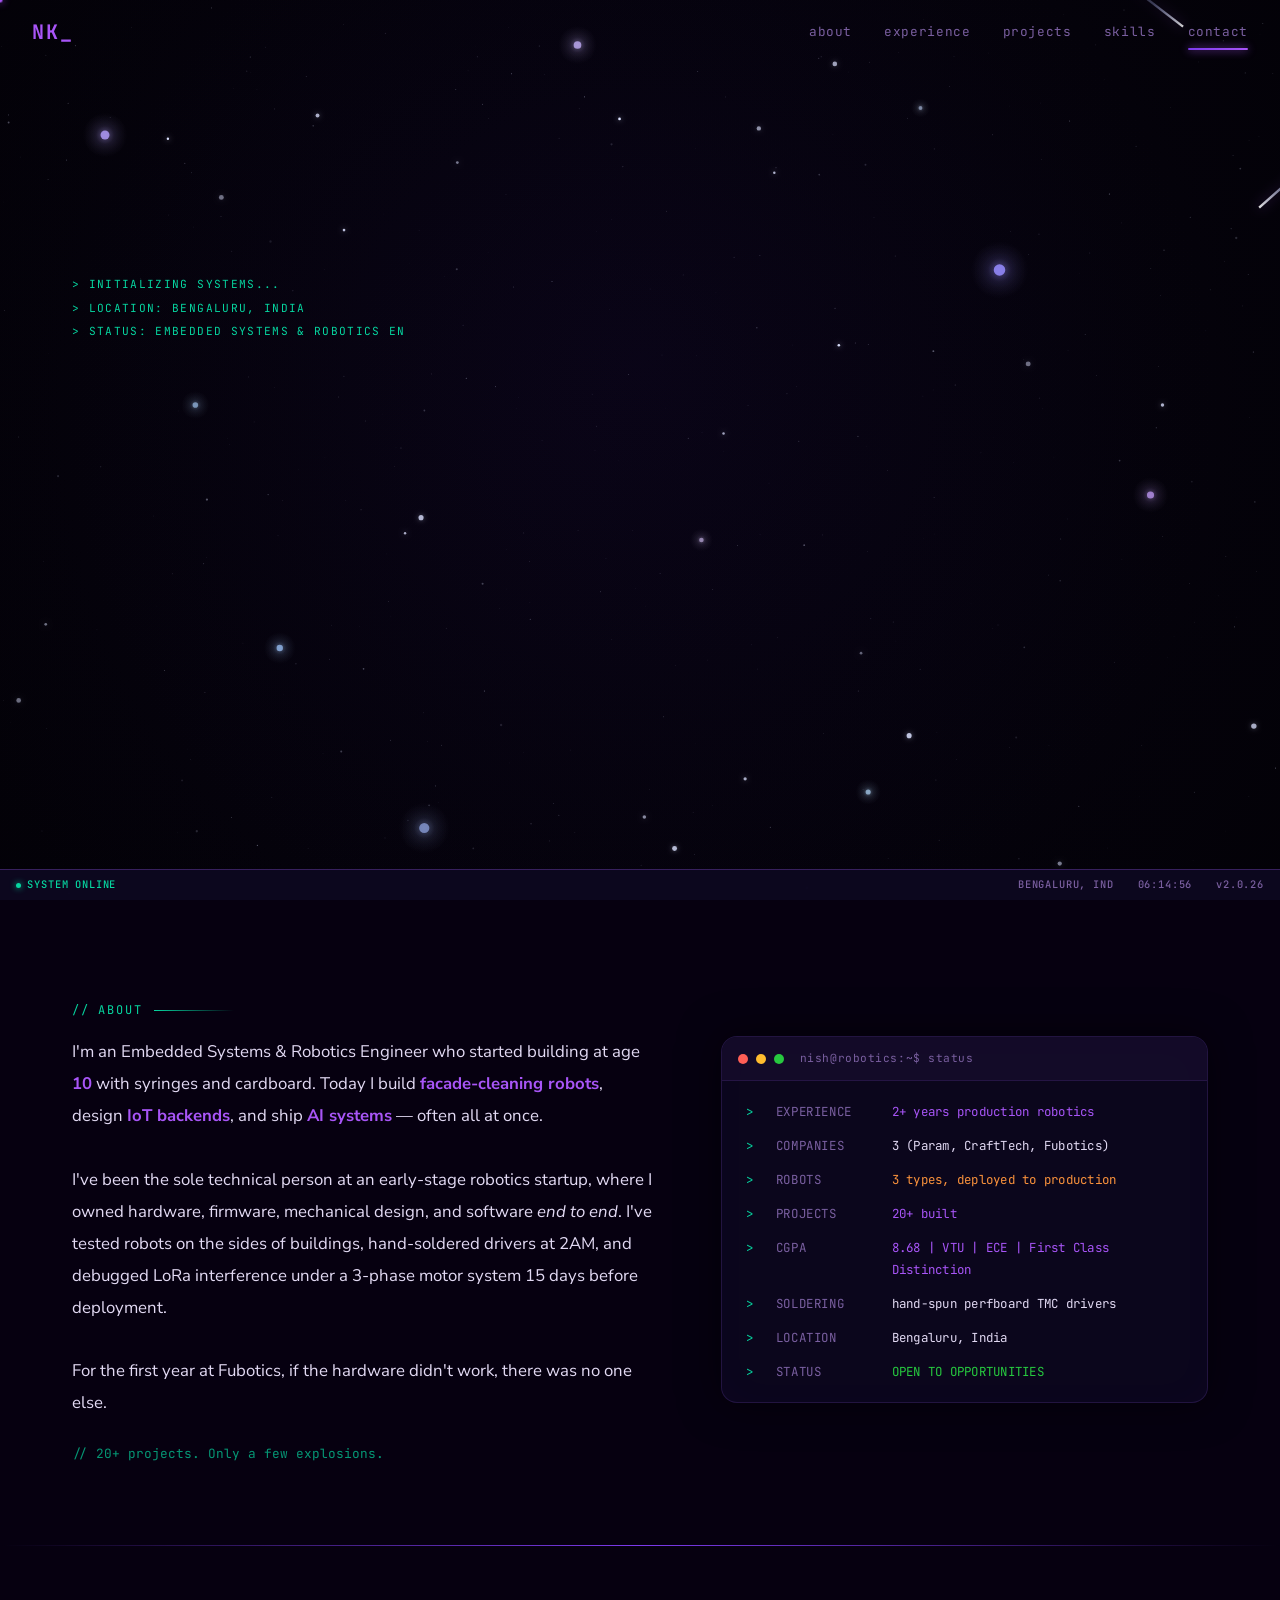
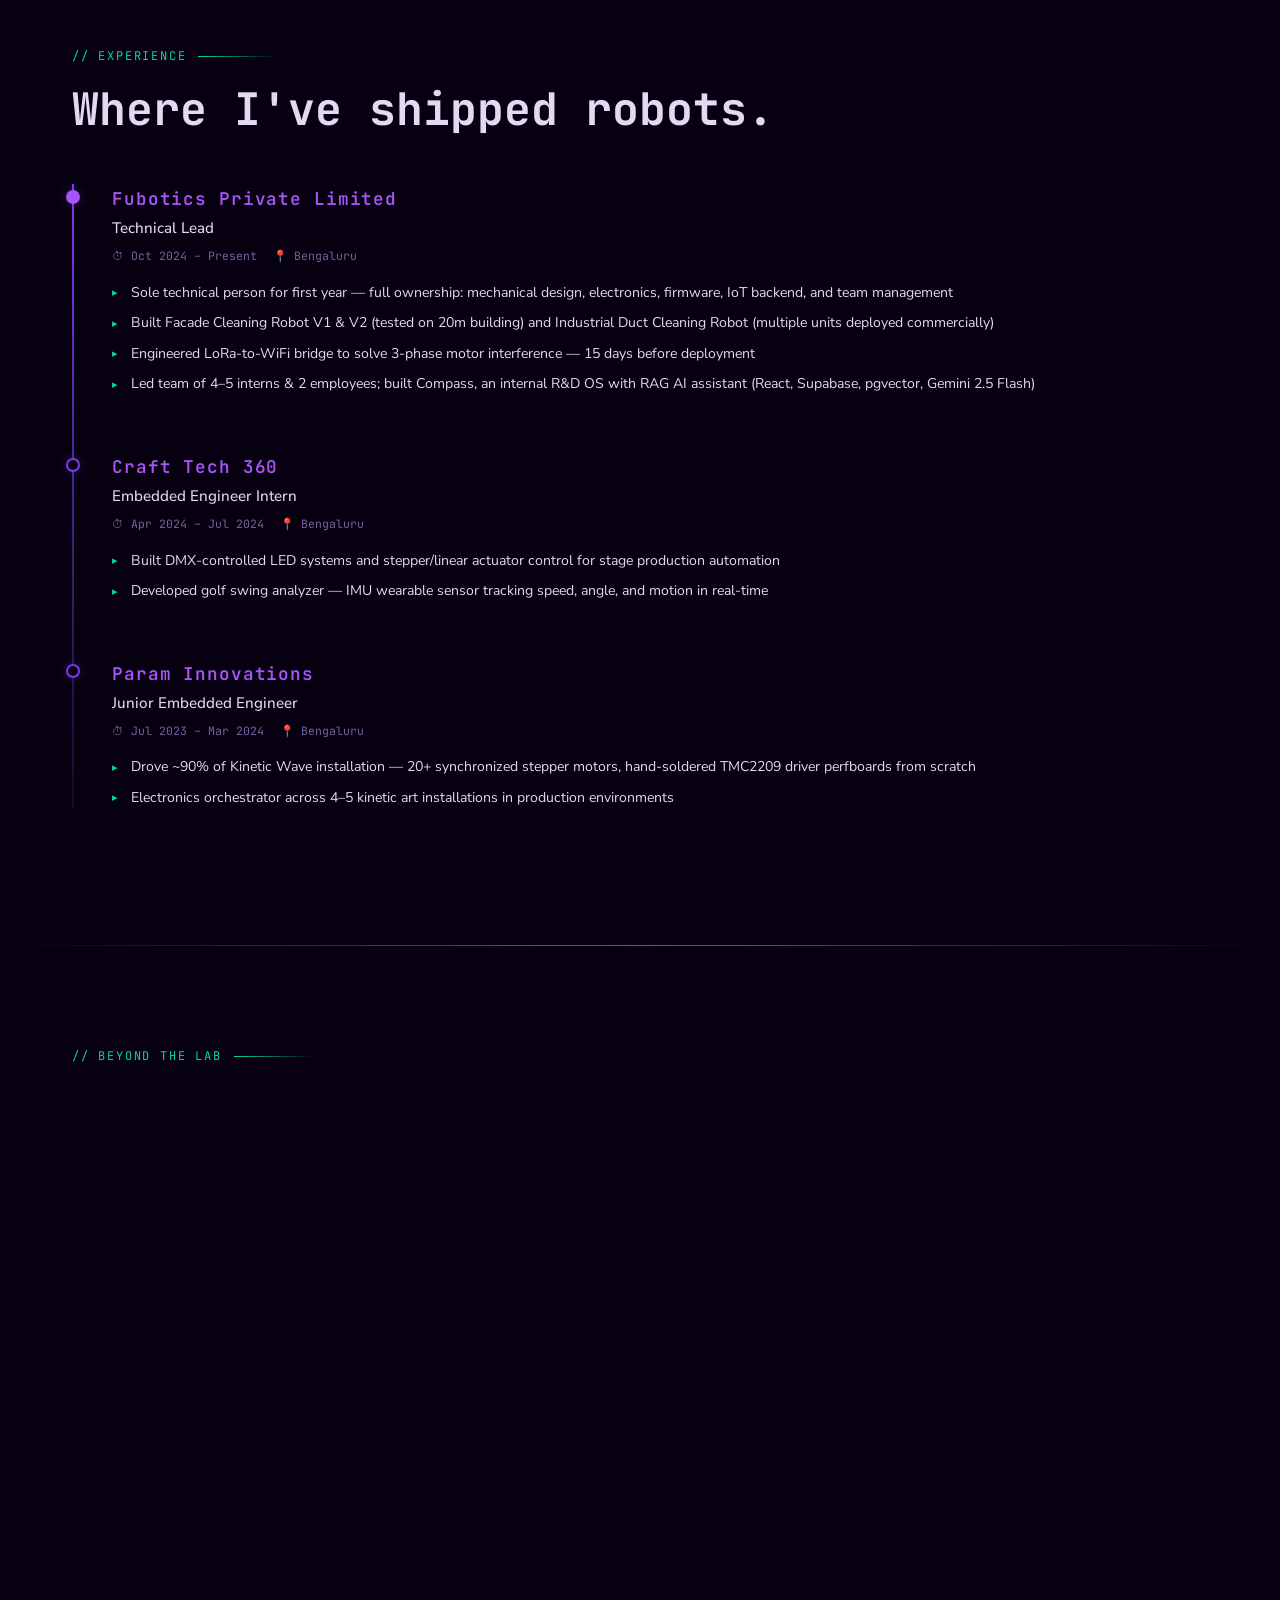
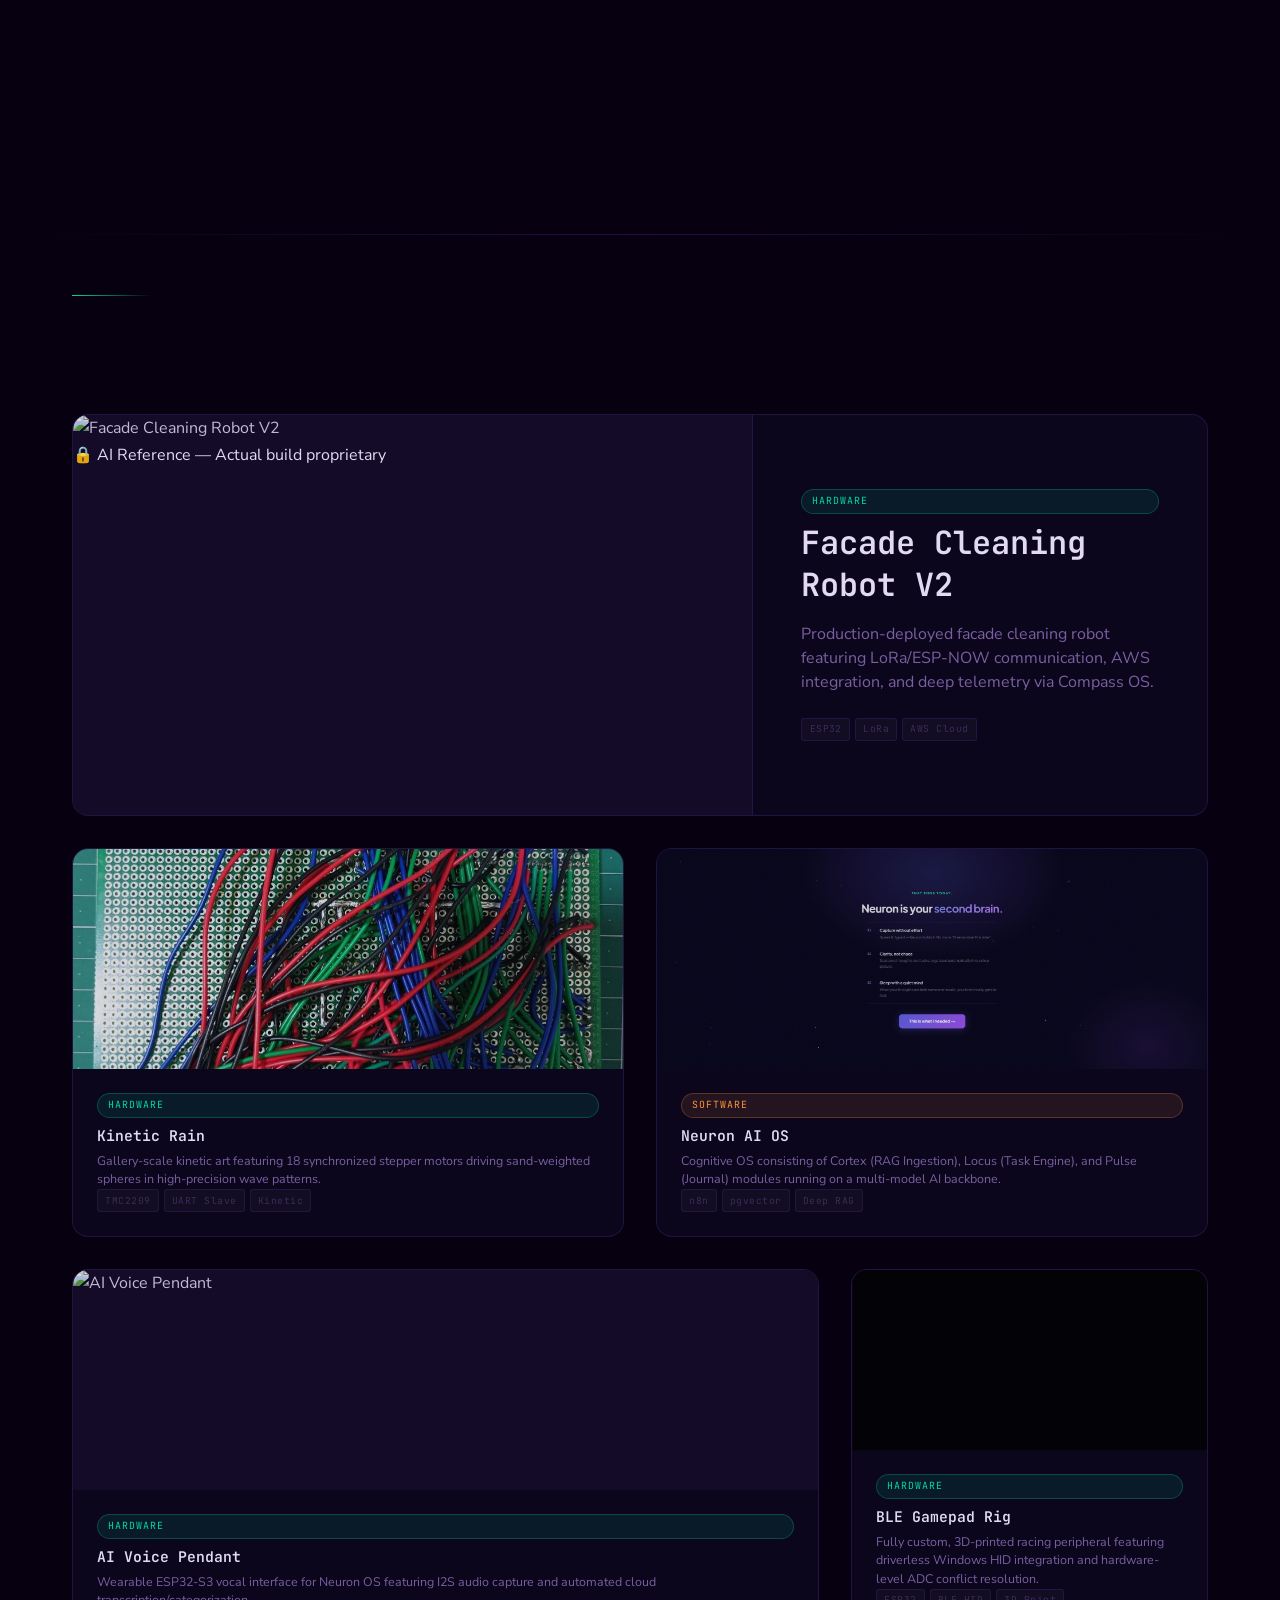
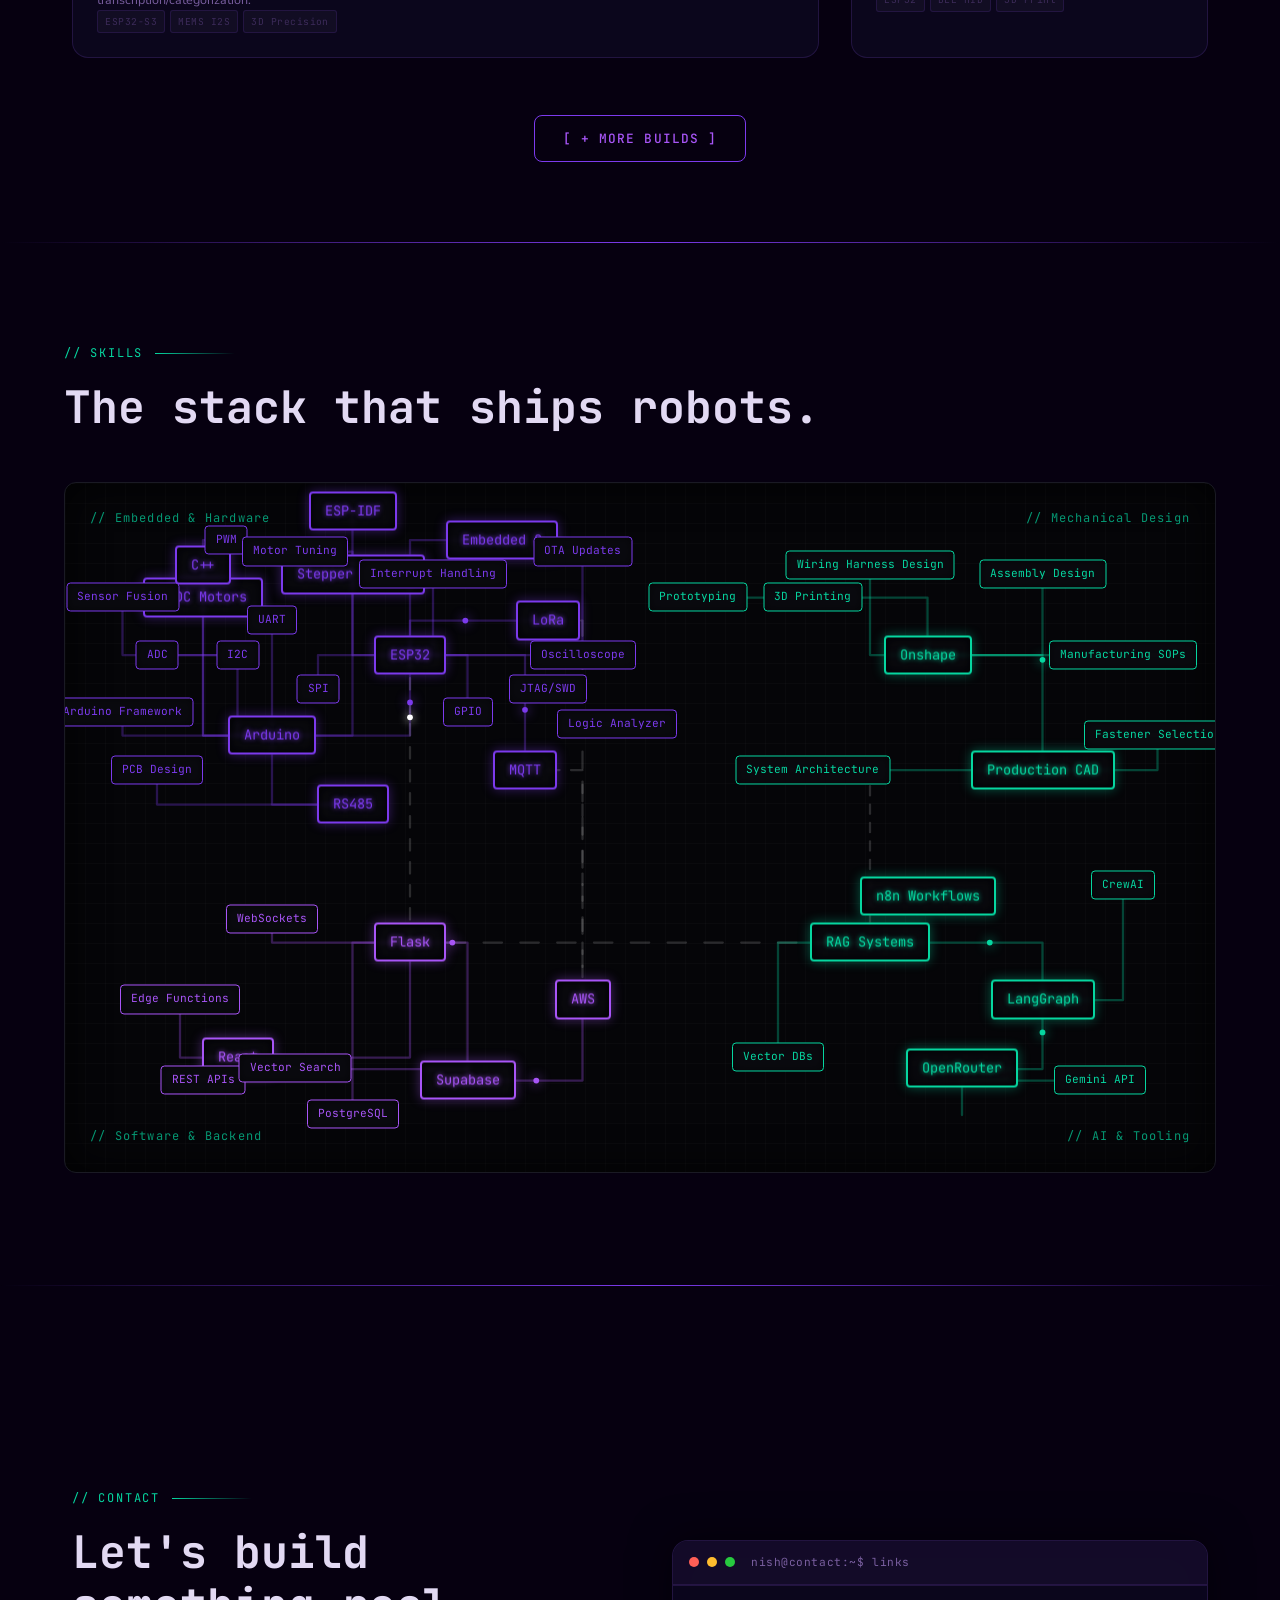
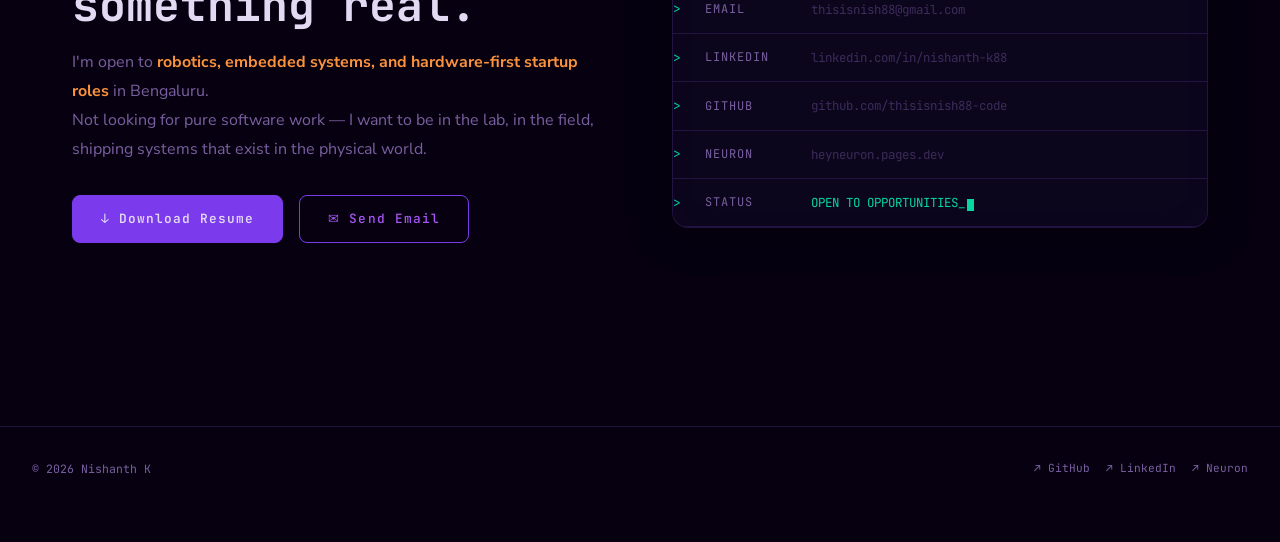
==== index.html @ c6767ee5 "Refine portfolio content, metadata, and project descriptions" ====
<!DOCTYPE html>
<html lang="en">
<head>
  <meta charset="UTF-8" />
  <meta name="viewport" content="width=device-width, initial-scale=1.0" />
  <title>Nishanth K | Portfolio</title>
  <meta name="description" content="Portfolio of Nishanth K — Embedded Systems &amp; Robotics Engineer based in Bengaluru. I build the hardware. I write the firmware. I ship the robot." />
  <meta name="keywords" content="embedded systems, robotics engineer, ESP32, Arduino, IoT, firmware, PCB design, Bengaluru" />
  <meta property="og:title" content="Nishanth K — Robotics &amp; Embedded Engineer" />
  <meta property="og:description" content="I build the hardware. I write the firmware. I ship the robot." />
  <meta property="og:type" content="website" />
  <link rel="icon" type="image/svg+xml" href="data:image/svg+xml,<svg xmlns='http://www.w3.org/2000/svg' viewBox='0 0 32 32'><rect width='32' height='32' fill='%23060010'/><text y='24' x='4' font-size='22' fill='%237c3aed' font-family='monospace' font-weight='bold'>N</text></svg>" />
  <link rel="stylesheet" href="styles.css" />
  <link rel="stylesheet" href="media.css" />
  <link rel="preconnect" href="https://fonts.googleapis.com">
  <link rel="preconnect" href="https://fonts.gstatic.com" crossorigin>
  <link href="https://fonts.googleapis.com/css2?family=JetBrains+Mono:wght@300;400;500;600;700&family=Nunito+Sans:ital,opsz,wght@0,6..12,200..1000;1,6..12,200..1000&display=swap" rel="stylesheet">
</head>
<body>

  <!-- ====== CUSTOM CURSOR ====== -->
  <div id="cursor-outer"></div>
  <div id="cursor-dot"></div>

  <!-- ====== SPACE BACKGROUND (global fixed) ====== -->
  <canvas id="space-canvas"></canvas>

  <!-- ====== NAVBAR ====== -->
  <nav id="navbar">
    <a href="#hero" class="nav-logo">NK</a>
    <ul class="nav-links" id="nav-links">
      <li><a href="#about" data-section="about">about</a></li>
      <li><a href="#experience" data-section="experience">experience</a></li>
      <li><a href="#projects" data-section="projects">projects</a></li>
      <li><a href="#skills" data-section="skills">skills</a></li>
      <li><a href="#contact" data-section="contact">contact</a></li>
      <div id="nav-indicator"></div>
    </ul>
    <button class="hamburger" id="hamburger" aria-label="Menu">
      <span></span><span></span><span></span>
    </button>
  </nav>

  <!-- ====== MOBILE MENU ====== -->
  <div class="mobile-menu" id="mobile-menu">
    <a href="#about" class="mobile-link">// about</a>
    <a href="#experience" class="mobile-link">// experience</a>
    <a href="#projects" class="mobile-link">// projects</a>
    <a href="#skills" class="mobile-link">// skills</a>
    <a href="#contact" class="mobile-link">// contact</a>
  </div>

  <!-- ====== HERO ====== -->
  <section id="hero">
    <!-- Circuit board canvas — hero section only -->
    <canvas id="circuit-canvas"></canvas>
    <div class="hero-inner">
      <div class="hero-content">
        <!-- Terminal boot lines -->
        <div class="hero-terminal-boot" id="hero-boot">
          <div class="boot-line" id="boot-init">&gt; INITIALIZING SYSTEMS...</div>
          <div class="boot-line" id="boot-loc"></div>
          <div class="boot-line" id="boot-status"></div>
        </div>

        <!-- Name with soldering canvas overlay -->
        <div class="hero-name-wrap">
          <h1 class="hero-name" id="hero-name">&nbsp;</h1>
          <canvas id="solder-canvas"></canvas>
        </div>

        <p class="hero-tagline" id="hero-tagline">I build the hardware. I write the firmware. I ship the robot.</p>
        <div class="hero-ctas" id="hero-ctas">
          <a href="#projects" class="btn btn-outline">▸ View Projects</a>
          <a href="./resume.pdf" download="Nishanth_K_Resume.pdf" class="btn btn-solid">↓ Download Resume</a>
        </div>
        <div class="hero-location" id="hero-location">
          <span>📍</span> Bengaluru, India &nbsp;|&nbsp; Available for opportunities
        </div>
      </div>

      <div class="hero-visual" id="hero-visual">
        <div class="hero-svg-wrapper">
          <div class="osc-wrap">
            <div class="osc-label">OSCILLOSCOPE — CH1 &nbsp;<span>FIRMWARE SERIAL OUT</span></div>
            <div class="osc-screen">
              <svg id="osc-svg" viewBox="0 0 480 220" xmlns="http://www.w3.org/2000/svg" width="100%">
                <defs>
                  <pattern id="grid" width="48" height="44" patternUnits="userSpaceOnUse">
                    <path d="M 48 0 L 0 0 0 44" fill="none" stroke="rgba(124,58,237,0.08)" stroke-width="0.5"/>
                  </pattern>
                  <filter id="glow">
                    <feGaussianBlur stdDeviation="3" result="coloredBlur"/>
                    <feMerge><feMergeNode in="coloredBlur"/><feMergeNode in="SourceGraphic"/></feMerge>
                  </filter>
                </defs>
                <rect width="480" height="220" fill="url(#grid)"/>
                <line x1="0" y1="110" x2="480" y2="110" stroke="rgba(124,58,237,0.15)" stroke-width="0.5" stroke-dasharray="4,4"/>
                <line x1="240" y1="0" x2="240" y2="220" stroke="rgba(124,58,237,0.15)" stroke-width="0.5" stroke-dasharray="4,4"/>
                <path id="osc-wave" d="" stroke="#a855f7" stroke-width="2" fill="none" filter="url(#glow)"/>
                <path id="osc-wave2" d="" stroke="#06d6a0" stroke-width="1.5" fill="none" opacity="0.6"/>
                <text x="8" y="14" fill="rgba(168,85,247,0.5)" font-family="JetBrains Mono,monospace" font-size="8">CH1 5V/div</text>
                <text x="8" y="26" fill="rgba(6,214,160,0.5)" font-family="JetBrains Mono,monospace" font-size="8">CH2 3.3V/div</text>
                <text x="380" y="214" fill="rgba(124,58,237,0.3)" font-family="JetBrains Mono,monospace" font-size="8">1ms/div</text>
              </svg>
            </div>
            <div style="display:flex;gap:1.5rem;margin-top:0.75rem;flex-wrap:wrap;">
              <span style="font-family:var(--mono);font-size:0.62rem;color:var(--text-muted);">Freq: <span style="color:var(--glow);" id="freq-display">--</span> Hz</span>
              <span style="font-family:var(--mono);font-size:0.62rem;color:var(--text-muted);">Vpp: <span style="color:var(--secondary);">3.28</span> V</span>
              <span style="font-family:var(--mono);font-size:0.62rem;color:var(--text-muted);">Status: <span style="color:#27c93f;">RUNNING</span></span>
            </div>
          </div>


        </div>
      </div>
    </div>
  </section>

  <!-- ====== ABOUT ====== -->
  <section id="about">
    <div class="container">
      <div class="section-label" data-type-label="// ABOUT"></div>
      <div class="about-grid">
        <div class="reveal">
          <p class="about-bio">
            I'm an Embedded Systems &amp; Robotics Engineer who started building at age <strong>10</strong> with syringes and cardboard. Today I build <strong>facade-cleaning robots</strong>, design <strong>IoT backends</strong>, and ship <strong>AI systems</strong> — often all at once.<br/><br/>
            I've been the sole technical person at an early-stage robotics startup, where I owned hardware, firmware, mechanical design, and software <em>end to end</em>. I've tested robots on the sides of buildings, hand-soldered drivers at 2AM, and debugged LoRa interference under a 3-phase motor system 15 days before deployment.<br/><br/>
            For the first year at Fubotics, if the hardware didn't work, there was no one else.
          </p>
          <p class="about-bio-subtitle">// 20+ projects. Only a few explosions.</p>
        </div>
        <div class="reveal delay-2">
          <div class="terminal-card">
            <div class="terminal-header">
              <div class="terminal-dot red"></div>
              <div class="terminal-dot yellow"></div>
              <div class="terminal-dot green"></div>
              <span class="terminal-title">nish@robotics:~$ status</span>
            </div>
            <div class="terminal-body">
              <div class="terminal-row">
                <span class="prompt">&gt;</span>
                <span class="key">EXPERIENCE</span>
                <span class="val highlight">2+ years production robotics</span>
              </div>
              <div class="terminal-row">
                <span class="prompt">&gt;</span>
                <span class="key">COMPANIES</span>
                <span class="val">3 (Param, CraftTech, Fubotics)</span>
              </div>
              <div class="terminal-row">
                <span class="prompt">&gt;</span>
                <span class="key">ROBOTS</span>
                <span class="val orange">3 types, deployed to production</span>
              </div>
              <div class="terminal-row">
                <span class="prompt">&gt;</span>
                <span class="key">PROJECTS</span>
                <span class="val highlight">20+ built</span>
              </div>
              <div class="terminal-row">
                <span class="prompt">&gt;</span>
                <span class="key">CGPA</span>
                <span class="val highlight">8.68 | VTU | ECE | First Class Distinction</span>
              </div>
              <div class="terminal-row">
                <span class="prompt">&gt;</span>
                <span class="key">SOLDERING</span>
                <span class="val">hand-spun perfboard TMC drivers</span>
              </div>
              <div class="terminal-row">
                <span class="prompt">&gt;</span>
                <span class="key">LOCATION</span>
                <span class="val">Bengaluru, India</span>
              </div>
              <div class="terminal-row">
                <span class="prompt">&gt;</span>
                <span class="key">STATUS</span>
                <span class="val" style="color:#27c93f;">OPEN TO OPPORTUNITIES</span>
              </div>
            </div>
          </div>
        </div>
      </div>
    </div>
  </section>

  <div class="glow-divider reveal"></div>

  <!-- ====== EXPERIENCE ====== -->
  <section id="experience">
    <div class="container">
      <div class="section-label" data-type-label="// EXPERIENCE"></div>
      <h2 class="section-title">Where I've shipped robots.</h2>
      <div class="timeline" id="timeline">

        <!-- Fubotics -->
        <div class="timeline-item">
          <div class="timeline-dot"></div>
          <div class="timeline-company">Fubotics Private Limited</div>
          <div class="timeline-role">Technical Lead</div>
          <div class="timeline-meta">
            <span>⏱ Oct 2024 – Present</span>
            <span>📍 Bengaluru</span>
          </div>
          <ul class="timeline-bullets">
            <li>Sole technical person for first year — full ownership: mechanical design, electronics, firmware, IoT backend, and team management</li>
            <li>Built Facade Cleaning Robot V1 &amp; V2 (tested on 20m building) and Industrial Duct Cleaning Robot (multiple units deployed commercially)</li>
            <li>Engineered LoRa-to-WiFi bridge to solve 3-phase motor interference — 15 days before deployment</li>
            <li>Led team of 4–5 interns &amp; 2 employees; built Compass, an internal R&amp;D OS with RAG AI assistant (React, Supabase, pgvector, Gemini 2.5 Flash)</li>
          </ul>
        </div>

        <!-- CraftTech -->
        <div class="timeline-item">
          <div class="timeline-dot"></div>
          <div class="timeline-company">Craft Tech 360</div>
          <div class="timeline-role">Embedded Engineer Intern</div>
          <div class="timeline-meta">
            <span>⏱ Apr 2024 – Jul 2024</span>
            <span>📍 Bengaluru</span>
          </div>
          <ul class="timeline-bullets">
            <li>Built DMX-controlled LED systems and stepper/linear actuator control for stage production automation</li>
            <li>Developed golf swing analyzer — IMU wearable sensor tracking speed, angle, and motion in real-time</li>
          </ul>
        </div>

        <!-- Param -->
        <div class="timeline-item">
          <div class="timeline-dot"></div>
          <div class="timeline-company">Param Innovations</div>
          <div class="timeline-role">Junior Embedded Engineer</div>
          <div class="timeline-meta">
            <span>⏱ Jul 2023 – Mar 2024</span>
            <span>📍 Bengaluru</span>
          </div>
          <ul class="timeline-bullets">
            <li>Drove ~90% of Kinetic Wave installation — 20+ synchronized stepper motors, hand-soldered TMC2209 driver perfboards from scratch</li>
            <li>Electronics orchestrator across 4–5 kinetic art installations in production environments</li>
          </ul>
        </div>

      </div>
    </div>
  </section>

  <div class="glow-divider reveal"></div>

  <!-- ====== BEYOND THE LAB ====== -->
  <section id="beyond">
    <div class="container">
      <div class="section-label" data-type-label="// BEYOND THE LAB"></div>
      <h2 class="section-title reveal">Beyond the build.</h2>
      <div class="beyond-grid">
        
        <!-- VoltHub Card -->
        <div class="terminal-card beyond-card volthub-card reveal delay-1">
          <div class="terminal-header">
            <div class="terminal-dot red"></div>
            <div class="terminal-dot yellow"></div>
            <div class="terminal-dot green"></div>
            <span class="terminal-title">nish@volthub:~$ cat overview.info</span>
          </div>
          <div class="beyond-body">
            <div class="beyond-icon" style="color:var(--secondary);">⚡</div>
            <div class="beyond-content text-content">
              <h3 class="beyond-title" style="color:var(--glow);">Founder — VoltHub Robotics Club</h3>
              <p class="beyond-desc">
                Founded a college robotics club from scratch. Ran 60+ hands-on sessions teaching embedded systems and robotics. Organized a racing day with 14 cars competing on day one. Merit-based selection, zero fluff.
              </p>
            </div>
            
            <div class="beyond-carousel-wrapper" id="volthub-carousel">
              <div class="mc-track">
                <!-- Drop images named 1.jpg to 10.jpg inside assets/volthub/ -->
                <div class="mc-slide active"><img src="assets/volthub/1.png" alt="VoltHub 1" onerror="this.outerHTML='<div class=\'mc-placeholder\'><span>📷</span><p>Add 1.jpg</p></div>'" /></div>
                <div class="mc-slide"><img src="assets/volthub/2.jpg" alt="VoltHub 2" onerror="this.outerHTML='<div class=\'mc-placeholder\'><span>📷</span><p>Add 2.jpg</p></div>'" /></div>
                <div class="mc-slide"><img src="assets/volthub/3.jpg" alt="VoltHub 3" onerror="this.outerHTML='<div class=\'mc-placeholder\'><span>📷</span><p>Add 3.jpg</p></div>'" /></div>
                <div class="mc-slide"><img src="assets/volthub/4.jpg" alt="VoltHub 4" onerror="this.outerHTML='<div class=\'mc-placeholder\'><span>📷</span><p>Add 4.jpg</p></div>'" /></div>
                <div class="mc-slide"><img src="assets/volthub/5.jpg" alt="VoltHub 5" onerror="this.outerHTML='<div class=\'mc-placeholder\'><span>📷</span><p>Add 5.jpg</p></div>'" /></div>
                <div class="mc-slide"><img src="assets/volthub/6.jpg" alt="VoltHub 6" onerror="this.outerHTML='<div class=\'mc-placeholder\'><span>📷</span><p>Add 6.jpg</p></div>'" /></div>
                <div class="mc-slide"><img src="assets/volthub/7.jpg" alt="VoltHub 7" onerror="this.outerHTML='<div class=\'mc-placeholder\'><span>📷</span><p>Add 7.jpg</p></div>'" /></div>
                <div class="mc-slide"><img src="assets/volthub/8.jpg" alt="VoltHub 8" onerror="this.outerHTML='<div class=\'mc-placeholder\'><span>📷</span><p>Add 8.jpg</p></div>'" /></div>
                <div class="mc-slide"><img src="assets/volthub/9.jpg" alt="VoltHub 9" onerror="this.outerHTML='<div class=\'mc-placeholder\'><span>📷</span><p>Add 9.jpg</p></div>'" /></div>
                <div class="mc-slide"><img src="assets/volthub/10.jpg" alt="VoltHub 10" onerror="this.outerHTML='<div class=\'mc-placeholder\'><span>📷</span><p>Add 10.jpg</p></div>'" /></div>
              </div>
              <button class="mc-arrow mc-prev" aria-label="Previous">‹</button>
              <button class="mc-arrow mc-next" aria-label="Next">›</button>
              <div class="mc-dots">
                <button class="mc-dot active" aria-label="slide 1"></button>
                <button class="mc-dot" aria-label="slide 2"></button>
                <button class="mc-dot" aria-label="slide 3"></button>
                <button class="mc-dot" aria-label="slide 4"></button>
                <button class="mc-dot" aria-label="slide 5"></button>
                <button class="mc-dot" aria-label="slide 6"></button>
                <button class="mc-dot" aria-label="slide 7"></button>
                <button class="mc-dot" aria-label="slide 8"></button>
                <button class="mc-dot" aria-label="slide 9"></button>
                <button class="mc-dot" aria-label="slide 10"></button>
              </div>
            </div>
            
          </div>
        </div>

        <!-- Rotaract Card -->
        <div class="beyond-card rotaract-card reveal delay-2" style="background:var(--surface); border:1px solid var(--border); border-radius:var(--radius); padding:1.5rem;">
          <div class="beyond-body">
            <div class="beyond-icon" style="color:var(--text-muted);">🤝</div>
            <div class="beyond-content text-content">
              <h3 class="beyond-title" style="color:var(--glow);">Partnership Director & Treasurer — Rotaract</h3>
              <p class="beyond-desc">
                <strong style="color:var(--text);font-weight:600;">Rotaract Club of Bangalore & Rotaract Club of RCE</strong><br/><br/>
                Partnership Director at Rotaract Club of Bangalore — managed sponsorships, partnerships, and fundraising. Led events including a founder panel targeting 200-250 attendees.<br/><br/>
                Previously served as Treasurer for two years at Rotaract Club of Rajarajeswari College of Engineering — handled all club finances, budgeting, and fund management.
              </p>
            </div>
          </div>
        </div>

      </div>
    </div>
  </section>

  <div class="glow-divider reveal"></div>

  <!-- ====== PROJECTS ====== -->
  <section id="projects">
    <div class="container">
      <div class="section-label" data-type-label="// PROJECTS"></div>
      <h2 class="section-title">Things I've built.</h2>

      <div class="projects-grid" id="projects-grid">

        <div class="project-card" data-cat="hardware" data-name="Facade Cleaning Robot V2" data-media-type="photos" data-media='["assets/facade-v2/V2.png"]'
          data-desc="Production-grade facade cleaning robot, field-tested on a 20-metre building facade.

V2 was a full system redesign — not an iteration. The dual LoRa and ESP-NOW communication stack replaced earlier protocols after field testing exposed reliability limits that bench environments never revealed. The backend moved to a proper commercial architecture: AWS-hosted Mosquitto broker, Flask API, and Razorpay integration for credit-based usage billing — turning a hardware product into a billable service platform.

Every mechanical component was tested to failure and rebuilt. The full system — electronics, firmware, IoT backend, and production SOPs — was brought to a state where it could be handed to a manufacturing partner and scaled without the original builder in the loop.

That's the finish line for this kind of engineering work. Building something good enough that it runs without you.

Key challenge: 3-phase motor interference was blocking LoRa 15 days before deployment. Diagnosed the source, built a custom LoRa-to-WiFi bridge as a workaround, shipped on time.

Actual build is proprietary to Fubotics. Images are reference renders. Real footage available on request."
          data-tech="ESP32, LoRa, ESP-NOW, Embedded C, MQTT, Mosquitto, AWS, Flask, Razorpay, Compass Integration, REST API">
          <div class="project-light"></div>
          <div class="project-thumb">
            <img class="project-img" src="assets/facade-v2/V2.png" alt="Facade Cleaning Robot V2" loading="lazy" />
            <div class="project-overlay"><div class="project-overlay-text">VIEW DETAILS</div></div>
            <div class="ai-ref-badge">🔒 AI Reference — Actual build proprietary</div>
          </div>
          <div class="project-body">
            <div class="project-category">HARDWARE</div>
            <div class="project-name">Facade Cleaning Robot V2</div>
            <div class="project-desc">Production-deployed facade cleaning robot featuring LoRa/ESP-NOW communication, AWS integration, and deep telemetry via Compass OS.</div>
            <div class="project-tags">
              <span class="project-tag">ESP32</span>
              <span class="project-tag">LoRa</span>
              <span class="project-tag">AWS Cloud</span>
            </div>
          </div>
        </div>

        <div class="project-card" data-cat="hardware" data-name="Kinetic Rain Installation" data-media-type="photos" data-media='["assets/kinetic-rain/P1.jfif","assets/kinetic-rain/P2.jfif","assets/kinetic-rain/P3.jfif"]'
          data-desc="18 independently controlled kinetic spheres choreographed into synchronized, high-precision wave patterns.

Built to mimic the fluid organic motion of modern museum art pieces, this installation utilizes custom-weighted spheres and high-precision motor control to create complex vertical wave sequences. The architecture runs two Arduino Megas in a UART master-slave configuration, with the master handling timing while the slave distributes step/direction signals.

The mechanical integrity relied on standard spheres being hand-filled with sand to provide enough mass for clean unspooling under gravity. Custom-machined pulleys manage the thread tension across the full range of motion, ensuring consistent travel across all 18 axes.

TMC2209 stepper drivers were selected to ensure silent operation and ripple-free motion. Each ball follows a pre-programmed coordinate path with precise millisecond offsets, resulting in a seamless visual flow.

KEY CHALLENGE: Achieving repeatable vertical motion across 18 independent axes simultaneously. This required an inter-dependent tuning of thread tension, sphere mass, pulley geometry, and motor timing; a single miscalibrated axis would immediately disrupt the overall visual coherence of the wave patterns."
          data-tech="Arduino Mega x2, UART Communication, TMC2209 Stepper Drivers, NEMA Stepper Motors, Custom Pulleys, Sand-weighted Balls, Step/Dir Control">
          <div class="project-light"></div>
          <div class="project-thumb">
            <img class="project-img" src="assets/kinetic-rain/P1.jfif" alt="Kinetic Rain Installation" loading="lazy" />
            <div class="project-overlay"><div class="project-overlay-text">VIEW DETAILS</div></div>
          </div>
          <div class="project-body">
            <div class="project-category">HARDWARE</div>
            <div class="project-name">Kinetic Rain</div>
            <div class="project-desc">Gallery-scale kinetic art featuring 18 synchronized stepper motors driving sand-weighted spheres in high-precision wave patterns.</div>
            <div class="project-tags">
              <span class="project-tag">TMC2209</span>
              <span class="project-tag">UART Slave</span>
              <span class="project-tag">Kinetic</span>
            </div>
          </div>
        </div>

        <div class="project-card" data-cat="software" data-name="Neuron — Personal AI OS" data-media-type="photos" data-media='["assets/neuron/Screenshot 2026-04-14 173212.png","assets/neuron/Screenshot 2026-04-14 173233.png","assets/neuron/Screenshot 2026-04-14 173643.png","assets/neuron/Screenshot 2026-04-14 173748.png","assets/neuron/Screenshot 2026-04-14 173757.png","assets/neuron/Screenshot 2026-04-14 173923.png","assets/neuron/Screenshot 2026-04-14 173933.png","assets/neuron/Screenshot 2026-04-14 173950.png","assets/neuron/Screenshot 2026-04-14 174000.png"]'
          data-desc="A unified cognitive operating system that bridges the gap between task management, content ingestion, and personal reflection.

Neuron was architected to solve the fragmentation of modern digital life by centralizing your entire cognitive workflow into three interconnected pillars within a single brain. Cortex serves as the ingestion engine, utilizing pgvector to embed and retrieve everything from research papers to voice notes. Locus provides context-aware task management, while Pulse acts as a living journal of personal growth and energy levels.

The infrastructure is powered by a multi-model AI routing layer via OpenRouter, orchestrated by n8n automation pipelines. All data is securely stored and vectorized in Supabase, enabling fast semantic search over your personal knowledge base. This ensures that a query about a topic from three months ago yields direct answers from YOUR saved knowledge, not generic web results.

The system is built in React and deployed on Cloudflare Pages, currently operating in gated beta. By combining RAG pipelines with deep contextual awareness, Neuron transforms from a passive storage tool into an active personal assistant that understands how your saved insights and daily actions relate to one another over time.

KEY CHALLENGE: Building a retrieval system that transcends basic semantic accuracy to achieve deep contextual awareness. Unlike generic RAG models that return isolated chunks, Neuron's retrieval engine was tuned to synthesize information across weeks of disparate journals and ingested articles, returning answers that feel authentic to the user's personal history."
          data-tech="React, Supabase, pgvector, n8n, OpenRouter, Gemini API, Cloudflare Pages, RAG Pipeline, Vector Embeddings, Semantic Search" data-url="https://heyneuron.pages.dev" data-url-secondary="https://app-heyneuron.pages.dev">
          <div class="project-light"></div>
          <div class="project-thumb">
            <img class="project-img" src="assets/neuron/Screenshot 2026-04-14 173212.png" alt="Neuron — Personal AI OS" loading="lazy" />
            <div class="project-overlay"><div class="project-overlay-text">VIEW DETAILS</div></div>
          </div>
          <div class="project-body">
            <div class="project-category software">SOFTWARE</div>
            <div class="project-name">Neuron AI OS</div>
            <div class="project-desc">Cognitive OS consisting of Cortex (RAG Ingestion), Locus (Task Engine), and Pulse (Journal) modules running on a multi-model AI backbone.</div>
            <div class="project-tags">
              <span class="project-tag">n8n</span>
              <span class="project-tag">pgvector</span>
              <span class="project-tag">Deep RAG</span>
            </div>
          </div>
        </div>

        <div class="project-card" data-cat="hardware" data-name="AI Voice Pendant" data-media-type="photos" data-media='["assets/ai-pendant/AI pendent 1.jpg","assets/ai-pendant/AI pendent 2.jpg"]'
          data-desc="A wearable, frictionless hardware interface for the Neuron OS—designed to capture spoken thoughts and ideas without ever pulling out a phone.

The AI Voice Pendant is a minimal, palm-held device optimized for zero-friction interaction. Utilizing a Seeed Studio XIAO ESP32-S3 and an I2S MEMS microphone, the system records voice memos, encodes them as high-fidelity WAV files, and transmits them over WiFi for real-time transcription. An AI classification layer then instantly categorizes each entry as a task, idea, or reminder within the Neuron database.

The mechanical integrity of the device relies on a custom-designed, 3D-printed enclosure featuring a precision snap-fit shell. This houses the embedded system, a LiPo battery with integrated charging circuitry, and a 2.4GHz antenna. The design went through over a dozen CAD iterations to ensure that the internal component layout remained compact enough for comfortable daily wear.

By moving the capture point from a screen to a physical, dedicated interface, the pendant eliminates the cognitive overhead of traditional logging. It functions as a seamless extension of the user's memory, ensuring that no fleeting insight is lost to the friction of modern app-based interaction.

KEY CHALLENGE: Minimizing the physical footprint of a complete embedded system without sacrificing connectivity or battery life. Fitting the ESP32-S3, microphone, and power management into a wearable shell required complex internal geometry and iterative print-testing to achieve a reliable snap-fit mechanism that is both durable and compact."
          data-tech="Seeed Studio XIAO ESP32-S3, I2S MEMS Microphone, WAV Encoding, WiFi, REST API, LiPo Battery, Charging Circuit, 2.4GHz Antenna, 3D Printed Enclosure">
          <div class="project-light"></div>
          <div class="project-thumb">
            <img class="project-img" src="assets/ai-pendant/AI pendent 1.jpg" alt="AI Voice Pendant" loading="lazy" />
            <div class="project-overlay"><div class="project-overlay-text">VIEW DETAILS</div></div>
          </div>
          <div class="project-body">
            <div class="project-category">HARDWARE</div>
            <div class="project-name">AI Voice Pendant</div>
            <div class="project-desc">Wearable ESP32-S3 vocal interface for Neuron OS featuring I2S audio capture and automated cloud transcription/categorization.</div>
            <div class="project-tags">
              <span class="project-tag">ESP32-S3</span>
              <span class="project-tag">MEMS I2S</span>
              <span class="project-tag">3D Precision</span>
            </div>
          </div>
        </div>

        <div class="project-card" data-cat="hardware" data-name="BLE Gamepad — Steering Wheel + Pedals" data-media-type="video" data-media='["https://streamable.com/wv1odt"]'
          data-desc="A custom-built, driverless steering system that Windows recognizes as a native Bluetooth HID gamepad—ready for plug-and-play racing.

Designed and 3D printed from the ground up, this rig features a full steering wheel and pedal assembly that houses an ESP32 presenting as a standard BLE Gamepad. Every input—from steering torque to accelerator, brake, and gear shifters—is mapped directly to Windows HID axes and buttons, requiring zero external software for native game recognition.

The engineering challenge was a documented but silently-crashing hardware limitation of the ESP32: the conflict between the Bluetooth radio and ADC2 channels. When the BT radio is active, analog reads on ADC2 fail completely. Root cause diagnosed — all critical steering and throttle inputs remapped to ADC1, full analog range recalibrated for precise, drift-free resolution.

This build wasn't just a prototype; it was engineered for daily use. The result is a robust peripheral that maintains a permanent, stable link with modern racing sims — Windows BLE pairing cache issues and hardware-level signal interference both resolved.

KEY CHALLENGE: Diagnosing and resolving the hardware-level ESP32 ADC2 and Bluetooth conflict. With no clear documentation pointing to the silent analog failure, the interference pattern had to be identified from scratch — architectural mapping migrated to ADC1, full cache-flush procedure implemented for Windows BLE HID descriptors."
          data-tech="ESP32, BLE HID, BLEGamepad Library, ADC1 Remapping, 3D Printed Frame, Steering Wheel, Pedals, Gear Shifter, Windows HID">
          <div class="project-light"></div>
          <div class="project-thumb">
            <img class="project-img" src="https://images.unsplash.com/photo-1592840496694-26d035b52b48?auto=format&fit=crop&w=800&q=80" alt="BLE Gamepad — Steering Wheel + Pedals" loading="lazy" />
            <div class="project-overlay"><div class="project-overlay-text">VIEW DETAILS</div></div>
          </div>
          <div class="project-body">
            <div class="project-category">HARDWARE</div>
            <div class="project-name">BLE Gamepad Rig</div>
            <div class="project-desc">Fully custom, 3D-printed racing peripheral featuring driverless Windows HID integration and hardware-level ADC conflict resolution.</div>
            <div class="project-tags">
              <span class="project-tag">ESP32</span>
              <span class="project-tag">BLE HID</span>
              <span class="project-tag">3D Print</span>
            </div>
          </div>
        </div>

      </div>

      <div style="text-align: center; margin-top: 3.5rem; position: relative; z-index: 20;">
        <a href="builds.html" class="btn btn-outline" style="font-family: var(--mono); text-transform: uppercase;">[ + More Builds ]</a>
      </div>
    </div>
  </section>

  <div class="glow-divider reveal"></div>

  <!-- ====== SKILLS ====== -->
  <section id="skills">
    <div class="container">
      <div class="section-label" data-type-label="// SKILLS"></div>
      <h2 class="section-title">The stack that ships robots.</h2>
      
      <div class="pcb-scroll-wrapper reveal">
        <div class="pcb-board">
          <div class="quad-label top-left">// Embedded &amp; Hardware</div>
          <div class="quad-label top-right">// Mechanical Design</div>
          <div class="quad-label bottom-left">// Software &amp; Backend</div>
          <div class="quad-label bottom-right">// AI &amp; Tooling</div>

          <svg class="pcb-traces" viewBox="0 0 1000 600" preserveAspectRatio="xMidYMid slice">
            <!-- Embedded Lines -->
            <path id="t-esp-lora" class="pcb-trace trace-hw" data-nodes="esp32 lora" pathLength="100" d="M300 150 L300 120 L420 120" />
            <path id="t-esp-ard" class="pcb-trace trace-hw" data-nodes="esp32 arduino" pathLength="100" d="M300 150 L300 220 L180 220" />
            <path id="t-ard-bldc" class="pcb-trace trace-hw" data-nodes="arduino bldc" pathLength="100" d="M180 220 L120 220 L120 100" />
            <path id="t-ard-step" class="pcb-trace trace-hw" data-nodes="arduino stepper" pathLength="100" d="M180 220 L250 220 L250 80" />
            <path id="t-esp-mqtt" class="pcb-trace trace-hw" data-nodes="esp32 mqtt" pathLength="100" d="M300 150 L400 150 L400 250" />
            <path id="t-ard-rs" class="pcb-trace trace-hw" data-nodes="arduino rs485" pathLength="100" d="M180 220 L180 280 L250 280" />
            <path id="t-ard-i2c" class="pcb-trace trace-hw" data-nodes="arduino i2c" pathLength="100" d="M180 220 L150 220 L150 150" />
            <path id="t-esp-spi" class="pcb-trace trace-hw" data-nodes="esp32 spi" pathLength="100" d="M300 150 L220 150 L220 180" />
            <path id="t-rs-pcb" class="pcb-trace trace-hw" data-nodes="rs485 pcb" pathLength="100" d="M250 280 L80 280 L80 250" />
            <path id="t-esp-espidf" class="pcb-trace trace-hw" data-nodes="esp32 espidf" pathLength="100" d="M300 150 L250 150 L250 25" />
            <path id="t-esp-ec" class="pcb-trace trace-hw" data-nodes="esp32 ec" pathLength="100" d="M300 150 L300 50 L380 50" />
            <path id="t-esp-ota" class="pcb-trace trace-hw" data-nodes="esp32 ota" pathLength="100" d="M300 150 L450 150 L450 60" />
            <path id="t-esp-gpio" class="pcb-trace trace-hw" data-nodes="esp32 gpio" pathLength="100" d="M300 150 L350 150 L350 200" />
            <path id="t-esp-ints" class="pcb-trace trace-hw" data-nodes="esp32 ints" pathLength="100" d="M300 150 L320 150 L320 80" />
            <path id="t-ard-fw" class="pcb-trace trace-hw" data-nodes="arduino arduino_fw" pathLength="100" d="M180 220 L50 220 L50 200" />
            <path id="t-ard-uart" class="pcb-trace trace-hw" data-nodes="arduino uart" pathLength="100" d="M180 220 L180 120" />
            <path id="t-i2c-sensor" class="pcb-trace trace-hw" data-nodes="i2c sensor" pathLength="100" d="M150 150 L50 150 L50 100" />
            <path id="t-i2c-adc" class="pcb-trace trace-hw" data-nodes="i2c adc" pathLength="100" d="M150 150 L80 150" />
            <path id="t-step-tune" class="pcb-trace trace-hw" data-nodes="stepper motor_tune" pathLength="100" d="M250 80 L250 60 L200 60" />
            <path id="t-bldc-pwm" class="pcb-trace trace-hw" data-nodes="bldc pwm" pathLength="100" d="M120 100 L120 50 L140 50" />
            <path id="t-ard-cpp" class="pcb-trace trace-hw" data-nodes="arduino cpp" pathLength="100" d="M180 220 L120 220 L120 72" />
            
            <!-- Cross Quad Lines -->
            <path id="t-esp-flask" class="pcb-trace trace-cross" data-nodes="esp32 flask" pathLength="100" d="M300 150 L300 400" />
            <path id="t-lora-aws" class="pcb-trace trace-cross" data-nodes="lora aws" pathLength="100" d="M420 120 L450 120 L450 450" />
            <path id="t-mqtt-aws" class="pcb-trace trace-cross" data-nodes="mqtt aws" pathLength="100" d="M400 250 L450 250 L450 450" />
            <path id="t-arch-rag" class="pcb-trace trace-cross" data-nodes="arch rag" pathLength="100" d="M650 250 L700 250 L700 400" />
            <path id="t-flask-rag" class="pcb-trace trace-cross" data-nodes="flask rag" pathLength="100" d="M300 400 L700 400" />
            
            <!-- Mechanical Lines -->
            <path id="t-on-cad" class="pcb-trace trace-mech" data-nodes="onshape cad" pathLength="100" d="M750 150 L850 150 L850 250" />
            <path id="t-on-3d" class="pcb-trace trace-mech" data-nodes="onshape 3dprint" pathLength="100" d="M750 150 L750 100 L650 100" />
            <path id="t-on-sops" class="pcb-trace trace-mech" data-nodes="onshape sops" pathLength="100" d="M750 150 L920 150" />
            <path id="t-cad-arch" class="pcb-trace trace-mech" data-nodes="cad arch" pathLength="100" d="M850 250 L650 250" />
            <path id="t-on-wire" class="pcb-trace trace-mech" data-nodes="onshape wire" pathLength="100" d="M750 150 L700 150 L700 72" />
            <path id="t-3d-proto" class="pcb-trace trace-mech" data-nodes="3dprint proto" pathLength="100" d="M650 100 L550 100" />
            <path id="t-on-assem" class="pcb-trace trace-mech" data-nodes="onshape assem" pathLength="100" d="M750 150 L850 150 L850 80" />
            <path id="t-cad-fast" class="pcb-trace trace-mech" data-nodes="cad fast" pathLength="100" d="M850 250 L950 250 L950 220" />

            <!-- Software Lines -->
            <path id="t-react-flask" class="pcb-trace trace-sw" data-nodes="react flask" pathLength="100" d="M150 500 L300 500 L300 400" />
            <path id="t-flask-pg" class="pcb-trace trace-sw" data-nodes="flask postgres" pathLength="100" d="M300 400 L250 400 L250 550" />
            <path id="t-flask-supa" class="pcb-trace trace-sw" data-nodes="flask supabase" pathLength="100" d="M300 400 L350 400 L350 520" />
            <path id="t-supa-aws" class="pcb-trace trace-sw" data-nodes="supabase aws" pathLength="100" d="M350 520 L450 520 L450 450" />
            <path id="t-flask-websock" class="pcb-trace trace-sw" data-nodes="flask websock" pathLength="100" d="M300 400 L180 400 L180 380" />
            <path id="t-react-edge" class="pcb-trace trace-sw" data-nodes="react edge" pathLength="100" d="M150 500 L100 500 L100 450" />
            <path id="t-react-rest" class="pcb-trace trace-sw" data-nodes="react rest" pathLength="100" d="M150 500 L120 500 L120 520" />
            <path id="t-supa-vec" class="pcb-trace trace-sw" data-nodes="supabase vecsearch" pathLength="100" d="M350 520 L350 510 L200 510" />

            <!-- AI Lines -->
            <path id="t-rag-lang" class="pcb-trace trace-ai" data-nodes="rag langgraph" pathLength="100" d="M700 400 L850 400 L850 450" />
            <path id="t-lang-or" class="pcb-trace trace-ai" data-nodes="langgraph openrouter" pathLength="100" d="M850 450 L850 510 L780 510" />
            <path id="t-rag-vec" class="pcb-trace trace-ai" data-nodes="rag vectors" pathLength="100" d="M700 400 L620 400 L620 500" />
            <path id="t-lang-crew" class="pcb-trace trace-ai" data-nodes="langgraph crewai" pathLength="100" d="M850 450 L920 450 L920 350" />
            <path id="t-or-gem" class="pcb-trace trace-ai" data-nodes="openrouter gemini" pathLength="100" d="M780 550 L780 520 L900 520" />

            <!-- Pulse Dots -->
            <circle r="2.5" class="pulse-dot pulse-hw"><animateMotion dur="4s" repeatCount="indefinite"><mpath href="#t-esp-lora"/></animateMotion></circle>
            <circle r="2.5" class="pulse-dot pulse-hw"><animateMotion dur="5s" repeatCount="indefinite"><mpath href="#t-esp-ard"/></animateMotion></circle>
            <circle r="2.5" class="pulse-dot pulse-hw"><animateMotion dur="3.5s" repeatCount="indefinite"><mpath href="#t-esp-mqtt"/></animateMotion></circle>
            <circle r="2.5" class="pulse-dot pulse-cross"><animateMotion dur="5s" repeatCount="indefinite"><mpath href="#t-esp-flask"/></animateMotion></circle>
            <circle r="2.5" class="pulse-dot pulse-cross"><animateMotion dur="6s" repeatCount="indefinite"><mpath href="#t-lora-aws"/></animateMotion></circle>
            <circle r="2.5" class="pulse-dot pulse-mech"><animateMotion dur="4s" repeatCount="indefinite"><mpath href="#t-on-cad"/></animateMotion></circle>
            <circle r="2.5" class="pulse-dot pulse-sw"><animateMotion dur="5s" repeatCount="indefinite"><mpath href="#t-flask-supa"/></animateMotion></circle>
            <circle r="2.5" class="pulse-dot pulse-sw"><animateMotion dur="4.5s" repeatCount="indefinite"><mpath href="#t-supa-aws"/></animateMotion></circle>
            <circle r="2.5" class="pulse-dot pulse-ai"><animateMotion dur="4s" repeatCount="indefinite"><mpath href="#t-rag-lang"/></animateMotion></circle>
            <circle r="2.5" class="pulse-dot pulse-ai"><animateMotion dur="5s" repeatCount="indefinite"><mpath href="#t-lang-or"/></animateMotion></circle>
          </svg>

          <div class="pcb-nodes">
            <!-- Embedded -->
            <div class="pcb-node primary node-hw" data-id="esp32" data-cat="Embedded &amp; Hardware" style="left: 30%; top: 25%">ESP32</div>
            <div class="pcb-node primary node-hw" data-id="arduino" data-cat="Embedded &amp; Hardware" style="left: 18%; top: 36.66%">Arduino</div>
            <div class="pcb-node primary node-hw" data-id="lora" data-cat="Embedded &amp; Hardware" style="left: 42%; top: 20%">LoRa</div>
            <div class="pcb-node primary node-hw" data-id="mqtt" data-cat="Embedded &amp; Hardware" style="left: 40%; top: 41.66%">MQTT</div>
            <div class="pcb-node primary node-hw" data-id="bldc" data-cat="Embedded &amp; Hardware" style="left: 12%; top: 16.66%">BLDC Motors</div>
            <div class="pcb-node primary node-hw" data-id="stepper" data-cat="Embedded &amp; Hardware" style="left: 25%; top: 13.33%">Stepper Motors</div>
            <div class="pcb-node primary node-hw" data-id="rs485" data-cat="Embedded &amp; Hardware" style="left: 25%; top: 46.66%">RS485</div>
            <div class="pcb-node node-hw" data-id="i2c" data-cat="Embedded &amp; Hardware" style="left: 15%; top: 25%">I2C</div>
            <div class="pcb-node node-hw" data-id="spi" data-cat="Embedded &amp; Hardware" style="left: 22%; top: 30%">SPI</div>
            <div class="pcb-node node-hw" data-id="pcb" data-cat="Embedded &amp; Hardware" style="left: 8%; top: 41.66%">PCB Design</div>
            <!-- Added Embedded Nodes -->
            <div class="pcb-node primary node-hw" data-id="ec" data-cat="Embedded &amp; Hardware" style="left: 38%; top: 8.33%">Embedded C</div>
            <div class="pcb-node primary node-hw" data-id="cpp" data-cat="Embedded &amp; Hardware" style="left: 12%; top: 12%">C++</div>
            <div class="pcb-node node-hw" data-id="uart" data-cat="Embedded &amp; Hardware" style="left: 18%; top: 20%">UART</div>
            <div class="pcb-node node-hw" data-id="gpio" data-cat="Embedded &amp; Hardware" style="left: 35%; top: 33.33%">GPIO</div>
            <div class="pcb-node node-hw" data-id="adc" data-cat="Embedded &amp; Hardware" style="left: 8%; top: 25%">ADC</div>
            <div class="pcb-node node-hw" data-id="pwm" data-cat="Embedded &amp; Hardware" style="left: 14%; top: 8.33%">PWM</div>
            <div class="pcb-node node-hw" data-id="ints" data-cat="Embedded &amp; Hardware" style="left: 32%; top: 13.33%">Interrupt Handling</div>
            <div class="pcb-node node-hw" data-id="ota" data-cat="Embedded &amp; Hardware" style="left: 45%; top: 10%">OTA Updates</div>
            <div class="pcb-node primary node-hw" data-id="espidf" data-cat="Embedded &amp; Hardware" style="left: 25%; top: 4.16%">ESP-IDF</div>
            <div class="pcb-node node-hw" data-id="arduino_fw" data-cat="Embedded &amp; Hardware" style="left: 5%; top: 33.33%">Arduino Framework</div>
            <div class="pcb-node node-hw" data-id="sensor" data-cat="Embedded &amp; Hardware" style="left: 5%; top: 16.66%">Sensor Fusion</div>
            <div class="pcb-node node-hw" data-id="motor_tune" data-cat="Embedded &amp; Hardware" style="left: 20%; top: 10%">Motor Tuning</div>
            <div class="pcb-node node-hw" data-id="oscilloscope" data-cat="Embedded &amp; Hardware" style="left: 45%; top: 25%">Oscilloscope</div>
            <div class="pcb-node node-hw" data-id="logic_analyzer" data-cat="Embedded &amp; Hardware" style="left: 48%; top: 35%">Logic Analyzer</div>
            <div class="pcb-node node-hw" data-id="jtag_swd" data-cat="Embedded &amp; Hardware" style="left: 42%; top: 30%">JTAG/SWD</div>
            
            <!-- Mechanical -->
            <div class="pcb-node primary node-mech" data-id="onshape" data-cat="Mechanical Design" style="left: 75%; top: 25%">Onshape</div>
            <div class="pcb-node primary node-mech" data-id="cad" data-cat="Mechanical Design" style="left: 85%; top: 41.66%">Production CAD</div>
            <div class="pcb-node node-mech" data-id="3dprint" data-cat="Mechanical Design" style="left: 65%; top: 16.66%">3D Printing</div>
            <div class="pcb-node node-mech" data-id="sops" data-cat="Mechanical Design" style="left: 92%; top: 25%">Manufacturing SOPs</div>
            <div class="pcb-node node-mech" data-id="arch" data-cat="Mechanical Design" style="left: 65%; top: 41.66%">System Architecture</div>
            <!-- Added Mechanical Nodes -->
            <div class="pcb-node node-mech" data-id="wire" data-cat="Mechanical Design" style="left: 70%; top: 12%">Wiring Harness Design</div>
            <div class="pcb-node node-mech" data-id="proto" data-cat="Mechanical Design" style="left: 55%; top: 16.66%">Prototyping</div>
            <div class="pcb-node node-mech" data-id="assem" data-cat="Mechanical Design" style="left: 85%; top: 13.33%">Assembly Design</div>
            <div class="pcb-node node-mech" data-id="fast" data-cat="Mechanical Design" style="left: 95%; top: 36.66%">Fastener Selection</div>
            
            <!-- Software -->
            <div class="pcb-node primary node-sw" data-id="flask" data-cat="Software &amp; Backend" style="left: 30%; top: 66.66%">Flask</div>
            <div class="pcb-node primary node-sw" data-id="react" data-cat="Software &amp; Backend" style="left: 15%; top: 83.33%">React</div>
            <div class="pcb-node primary node-sw" data-id="supabase" data-cat="Software &amp; Backend" style="left: 35%; top: 86.66%">Supabase</div>
            <div class="pcb-node primary node-sw" data-id="aws" data-cat="Software &amp; Backend" style="left: 45%; top: 75%">AWS</div>
            <div class="pcb-node node-sw" data-id="postgres" data-cat="Software &amp; Backend" style="left: 25%; top: 91.66%">PostgreSQL</div>
            <div class="pcb-node node-sw" data-id="rest" data-cat="Software &amp; Backend" style="left: 12%; top: 86.66%">REST APIs</div>
            <!-- Added Software Nodes -->
            <div class="pcb-node node-sw" data-id="websock" data-cat="Software &amp; Backend" style="left: 18%; top: 63.33%">WebSockets</div>
            <div class="pcb-node node-sw" data-id="edge" data-cat="Software &amp; Backend" style="left: 10%; top: 75%">Edge Functions</div>
            <div class="pcb-node node-sw" data-id="vecsearch" data-cat="Software &amp; Backend" style="left: 20%; top: 85%">Vector Search</div>

            <!-- AI -->
            <div class="pcb-node primary node-ai" data-id="n8n" data-cat="AI &amp; Tooling" style="left: 75%; top: 60%">n8n Workflows</div>
            <div class="pcb-node primary node-ai" data-id="rag" data-cat="AI &amp; Tooling" style="left: 70%; top: 66.66%">RAG Systems</div>
            <div class="pcb-node primary node-ai" data-id="langgraph" data-cat="AI &amp; Tooling" style="left: 85%; top: 75%">LangGraph</div>
            <div class="pcb-node primary node-ai" data-id="openrouter" data-cat="AI &amp; Tooling" style="left: 78%; top: 85%">OpenRouter</div>
            <div class="pcb-node node-ai" data-id="crewai" data-cat="AI &amp; Tooling" style="left: 92%; top: 58.33%">CrewAI</div>
            <div class="pcb-node node-ai" data-id="vectors" data-cat="AI &amp; Tooling" style="left: 62%; top: 83.33%">Vector DBs</div>
            <div class="pcb-node node-ai" data-id="gemini" data-cat="AI &amp; Tooling" style="left: 90%; top: 86.66%">Gemini API</div>
          </div>
        </div>
      </div><!-- /pcb-scroll-wrapper -->

      <!-- ── MOBILE SKILLS GRID (hidden on desktop, shown on mobile) ── -->
      <div class="skills-mobile-grid">

        <!-- Embedded & Hardware -->
        <div class="skill-card-m hw">
          <div class="skill-card-m-label">// Embedded</div>
          <div class="skill-tags-m">
            <span class="skill-tag-m primary">ESP32</span>
            <span class="skill-tag-m primary">Arduino</span>
            <span class="skill-tag-m primary">ESP-IDF</span>
            <span class="skill-tag-m primary">Embedded C</span>
            <span class="skill-tag-m primary">C++</span>
            <span class="skill-tag-m">UART</span>
            <span class="skill-tag-m">I2C</span>
            <span class="skill-tag-m">SPI</span>
            <span class="skill-tag-m">GPIO</span>
            <span class="skill-tag-m">ADC</span>
            <span class="skill-tag-m">PWM</span>
            <span class="skill-tag-m">LoRa</span>
            <span class="skill-tag-m">MQTT</span>
            <span class="skill-tag-m primary">BLDC Motors</span>
            <span class="skill-tag-m primary">Stepper Motors</span>
            <span class="skill-tag-m">RS485</span>
            <span class="skill-tag-m">PCB Design</span>
            <span class="skill-tag-m">OTA Updates</span>
            <span class="skill-tag-m">Sensor Fusion</span>
            <span class="skill-tag-m">Motor Tuning</span>
            <span class="skill-tag-m">Interrupt Handling</span>
            <span class="skill-tag-m">Oscilloscope</span>
            <span class="skill-tag-m">Logic Analyzer</span>
            <span class="skill-tag-m">JTAG/SWD</span>
          </div>
        </div>

        <!-- Mechanical Design -->
        <div class="skill-card-m mech">
          <div class="skill-card-m-label">// Mechanical</div>
          <div class="skill-tags-m">
            <span class="skill-tag-m primary">Onshape</span>
            <span class="skill-tag-m primary">Production CAD</span>
            <span class="skill-tag-m">3D Printing</span>
            <span class="skill-tag-m">Prototyping</span>
            <span class="skill-tag-m">Assembly Design</span>
            <span class="skill-tag-m">Wiring Harness</span>
            <span class="skill-tag-m">Manufacturing SOPs</span>
            <span class="skill-tag-m">System Architecture</span>
            <span class="skill-tag-m">Fastener Selection</span>
          </div>
        </div>

        <!-- Software & Backend -->
        <div class="skill-card-m sw">
          <div class="skill-card-m-label">// Software</div>
          <div class="skill-tags-m">
            <span class="skill-tag-m primary">Flask</span>
            <span class="skill-tag-m primary">React</span>
            <span class="skill-tag-m primary">Supabase</span>
            <span class="skill-tag-m primary">AWS</span>
            <span class="skill-tag-m">PostgreSQL</span>
            <span class="skill-tag-m">REST APIs</span>
            <span class="skill-tag-m">WebSockets</span>
            <span class="skill-tag-m">Edge Functions</span>
            <span class="skill-tag-m">Vector Search</span>
          </div>
        </div>

        <!-- AI & Tooling -->
        <div class="skill-card-m ai">
          <div class="skill-card-m-label">// AI & Tooling</div>
          <div class="skill-tags-m">
            <span class="skill-tag-m primary">n8n Workflows</span>
            <span class="skill-tag-m primary">RAG Systems</span>
            <span class="skill-tag-m primary">LangGraph</span>
            <span class="skill-tag-m primary">OpenRouter</span>
            <span class="skill-tag-m">CrewAI</span>
            <span class="skill-tag-m">Vector DBs</span>
            <span class="skill-tag-m">Gemini API</span>
          </div>
        </div>

      </div><!-- /skills-mobile-grid -->

    </div>
  </section>

  <div class="glow-divider reveal"></div>

  <!-- ====== CONTACT ====== -->
  <section id="contact">
    <div class="container">
      <div class="section-label" data-type-label="// CONTACT"></div>
      <div class="contact-wrapper">
        <div class="reveal">
          <h2 class="section-title" style="margin-bottom:1rem;">Let's build something real.</h2>
          <p class="contact-intro">
            I'm open to <strong>robotics, embedded systems, and hardware-first startup roles</strong> in Bengaluru.<br/>
            Not looking for pure software work — I want to be in the lab, in the field, shipping systems that exist in the physical world.
          </p>
          <div class="contact-cta-area">
            <a href="./resume.pdf" download="Nishanth_K_Resume.pdf" class="btn btn-solid">↓ Download Resume</a>
            <a href="mailto:thisisnish88@gmail.com" class="btn btn-outline">✉ Send Email</a>
          </div>
        </div>
        <div class="reveal delay-2">
          <div class="terminal-card contact-terminal" id="contact-terminal">
            <div class="terminal-header">
              <div class="terminal-dot red"></div>
              <div class="terminal-dot yellow"></div>
              <div class="terminal-dot green"></div>
              <span class="terminal-title">nish@contact:~$ links</span>
            </div>
            <div class="contact-links" id="contact-typed-area">
              <a href="mailto:thisisnish88@gmail.com" class="contact-row">
                <span class="contact-prompt">&gt;</span>
                <span class="contact-row-key">EMAIL</span>
                <span class="contact-row-val">thisisnish88@gmail.com</span>
              </a>
              <a href="https://linkedin.com/in/nishanth-k88" target="_blank" class="contact-row">
                <span class="contact-prompt">&gt;</span>
                <span class="contact-row-key">LINKEDIN</span>
                <span class="contact-row-val">linkedin.com/in/nishanth-k88</span>
              </a>
              <a href="https://github.com/thisisnish88-code" target="_blank" class="contact-row">
                <span class="contact-prompt">&gt;</span>
                <span class="contact-row-key">GITHUB</span>
                <span class="contact-row-val">github.com/thisisnish88-code</span>
              </a>
              <a href="https://heyneuron.pages.dev" target="_blank" onclick="window.open('https://app-heyneuron.pages.dev', '_blank');" class="contact-row">
                <span class="contact-prompt">&gt;</span>
                <span class="contact-row-key">NEURON</span>
                <span class="contact-row-val">heyneuron.pages.dev</span>
              </a>
              <div class="contact-row" style="cursor:default;">
                <span class="contact-prompt">&gt;</span>
                <span class="contact-row-key">STATUS</span>
                <span class="contact-row-val" style="color:var(--secondary);">OPEN TO OPPORTUNITIES_<span class="boot-cursor"></span></span>
              </div>
            </div>
          </div>
        </div>
      </div>
    </div>
  </section>

  <!-- ====== FOOTER ====== -->
  <footer>
    <div class="footer-copy">
      &copy; 2026 Nishanth K
    </div>
    <div class="footer-socials">
      <a href="https://github.com/thisisnish88-code" target="_blank">↗ GitHub</a>
      <a href="https://linkedin.com/in/nishanth-k88" target="_blank">↗ LinkedIn</a>
      <a href="https://app-heyneuron.pages.dev" target="_blank">↗ Neuron</a>
    </div>
  </footer>

  <!-- ====== STATUS BAR ====== -->
  <div class="status-bar">
    <div>
      <span class="status-indicator"><span class="status-dot"></span> SYSTEM ONLINE</span>
    </div>
    <div class="status-bar-right">
      <span>BENGALURU, IND</span>
      <span>UTC+5:30</span>
      <span>v2.0.26</span>
    </div>
  </div>

  <!-- ====== PROJECT MODAL ====== -->
  <div class="modal-backdrop" id="modal-backdrop" role="dialog" aria-modal="true">
    <div class="modal">
      <button class="modal-close" id="modal-close" aria-label="Close">✕</button>
      <div class="modal-media" id="modal-media">
        <!-- populated dynamically by script.js -->
      </div>
      <div class="modal-scrollbox">
        <div class="modal-header">
          <div>
            <div id="modal-category" class="project-category" style="margin-bottom:0.4rem;"></div>
            <div id="modal-title" class="modal-title"></div>
          </div>
          <!-- modal close button moved inside modal, positioned via css -->
        </div>
        <div class="modal-body">
          <p id="modal-desc" class="modal-desc"></p>
          <div id="modal-tags" class="modal-tags"></div>
          <div id="modal-links" class="modal-links" style="margin-top: 1.5rem; display: none;">
            <a id="modal-live-link" href="#" target="_blank" class="btn btn-outline" style="padding: 0.5rem 1rem; font-size: 0.8rem;">↗ View Live</a>
          </div>
        </div>
      </div>
    </div>
  </div>

  <script src="script.js"></script>
</body>
</html>
---- styles.css ----
/* ============================================================
   NISHANTH K — PORTFOLIO STYLESHEET
   Deep Space Purple Theme — inspired by heyneuron
   ============================================================ */

@import url('https://fonts.googleapis.com/css2?family=JetBrains+Mono:wght@300;400;500;600;700&family=Nunito+Sans:ital,opsz,wght@0,6..12,200..1000;1,6..12,200..1000&display=swap');

/* ---- CSS VARIABLES ---- */
:root {
  --bg:            #060010;
  --surface:       rgba(13, 8, 32, 0.82);
  --surface2:      rgba(20, 12, 42, 0.90);
  --primary:       #7c3aed;
  --primary-dim:   rgba(124, 58, 237, 0.12);
  --primary-glow:  rgba(124, 58, 237, 0.35);
  --secondary:     #06d6a0;
  --secondary-dim: rgba(6, 214, 160, 0.10);
  --glow:          #a855f7;
  --glow-dim:      rgba(168, 85, 247, 0.18);
  --text:          #e2d9f3;
  --text-muted:    #7a5fa0;
  --text-dim:      #3d2b5a;
  --border:        rgba(45, 26, 80, 0.7);
  --border-bright: rgba(60, 35, 100, 0.9);
  --mono:          'JetBrains Mono', monospace;
  --sans:          'Nunito Sans', sans-serif;
  --radius:        8px;
  --radius-lg:     16px;
  --transition:    0.3s cubic-bezier(0.4, 0, 0.2, 1);
}

/* ---- RESET & BASE ---- */
*, *::before, *::after { box-sizing: border-box; margin: 0; padding: 0; }

html {
  scroll-behavior: smooth;
  font-size: 16px;
  overflow-x: hidden;
}

body {
  background: var(--bg);
  color: var(--text);
  font-family: var(--sans);
  line-height: 1.7;
  overflow-x: hidden;
  cursor: none;
}

::selection { background: var(--primary-dim); color: var(--glow); }

/* ============================================================
   CUSTOM CURSOR — CROSSHAIR RING
   ============================================================ */
#cursor-outer {
  position: fixed;
  width: 28px;
  height: 28px;
  border: 1.5px solid rgba(168, 85, 247, 0.55);
  border-radius: 50%;
  pointer-events: none;
  z-index: 99999;
  transform: translate(-50%, -50%);
  transition: width 0.15s ease, height 0.15s ease, border-color 0.15s ease, background 0.15s ease;
  will-change: transform;
}
#cursor-dot {
  position: fixed;
  width: 5px;
  height: 5px;
  background: var(--glow);
  border-radius: 50%;
  pointer-events: none;
  z-index: 100000;
  transform: translate(-50%, -50%);
  will-change: transform;
  box-shadow: 0 0 8px var(--glow);
}
body.cursor-hover #cursor-outer {
  width: 44px;
  height: 44px;
  background: rgba(168, 85, 247, 0.08);
  border-color: var(--glow);
}

/* Cursor click ripple */
.cursor-ripple {
  position: fixed;
  width: 20px;
  height: 20px;
  border: 1.5px solid var(--glow);
  border-radius: 50%;
  pointer-events: none;
  z-index: 99998;
  transform: translate(-50%, -50%) scale(1);
  animation: rippleOut 0.5s ease-out forwards;
}
@keyframes rippleOut {
  to { transform: translate(-50%, -50%) scale(3); opacity: 0; }
}

/* ---- SCROLL BAR ---- */
::-webkit-scrollbar { width: 5px; }
::-webkit-scrollbar-track { background: var(--bg); }
::-webkit-scrollbar-thumb { background: var(--border-bright); border-radius: 3px; }
::-webkit-scrollbar-thumb:hover { background: var(--primary); }

/* ============================================================
   SPACE CANVAS — global deep space background (fixed)
   ============================================================ */
#space-canvas {
  position: fixed;
  top: 0; left: 0;
  width: 100%; height: 100%;
  z-index: 0;
  pointer-events: none;
}

/* ============================================================
   CIRCUIT CANVAS — disabled; hero uses calm space canvas only
   ============================================================ */
#circuit-canvas {
  display: none;
}

/* ============================================================
   NAVBAR
   ============================================================ */
nav {
  position: fixed;
  top: 0; left: 0; right: 0;
  z-index: 1000;
  padding: 0 2rem;
  height: 64px;
  display: flex;
  align-items: center;
  justify-content: space-between;
  transition: var(--transition);
}
nav.scrolled {
  background: rgba(6, 0, 16, 0.85);
  backdrop-filter: blur(20px);
  border-bottom: 1px solid var(--border);
  box-shadow: 0 4px 30px rgba(124,58,237, 0.1);
}

.nav-logo {
  font-family: var(--mono);
  font-size: 1.25rem;
  font-weight: 700;
  color: var(--glow);
  text-decoration: none;
  letter-spacing: 0.1em;
  position: relative;
}
.nav-logo::after {
  content: '_';
  animation: blink 1.2s step-end infinite;
  color: var(--glow);
}
@keyframes blink { 0%,100%{opacity:1} 50%{opacity:0} }

.nav-links {
  display: flex;
  gap: 2rem;
  list-style: none;
  position: relative;
}
.nav-links a {
  font-family: var(--mono);
  font-size: 0.8rem;
  color: var(--text-muted);
  text-decoration: none;
  letter-spacing: 0.05em;
  transition: color 0.3s ease;
  position: relative;
  padding-bottom: 4px;
}
.nav-links a:hover { color: var(--glow); }
.nav-links a.active { color: var(--glow); }

/* Sliding nav underline */
#nav-indicator {
  position: absolute;
  bottom: -4px;
  height: 2px;
  background: linear-gradient(90deg, var(--primary), var(--glow));
  border-radius: 2px;
  transition: left 0.35s cubic-bezier(0.4,0,0.2,1), width 0.35s cubic-bezier(0.4,0,0.2,1);
  box-shadow: 0 0 8px var(--glow);
  pointer-events: none;
}

/* Nav link neon flicker */
.nav-links a::after {
  content: '';
  position: absolute;
  left: 0; right: 0; bottom: -4px;
  height: 0;
  background: var(--glow);
}

/* Hamburger */
.hamburger {
  display: none;
  flex-direction: column;
  gap: 5px;
  cursor: pointer;
  padding: 4px;
  background: none;
  border: none;
}
.hamburger span {
  display: block;
  width: 24px;
  height: 2px;
  background: var(--glow);
  transition: var(--transition);
}
.hamburger.open span:nth-child(1) { transform: rotate(45deg) translate(5px, 5px); }
.hamburger.open span:nth-child(2) { opacity: 0; }
.hamburger.open span:nth-child(3) { transform: rotate(-45deg) translate(5px, -5px); }

.mobile-menu {
  display: none;
  position: fixed;
  inset: 0;
  background: rgba(6,0,16,0.97);
  z-index: 999;
  flex-direction: column;
  align-items: center;
  justify-content: center;
  gap: 2.5rem;
}
.mobile-menu.open { display: flex; }
.mobile-menu a {
  font-family: var(--mono);
  font-size: 1.5rem;
  color: var(--text);
  text-decoration: none;
  letter-spacing: 0.1em;
  transition: var(--transition);
}
.mobile-menu a:hover { color: var(--glow); }

/* ============================================================
   SECTION UTILITIES
   ============================================================ */
section {
  position: relative;
  z-index: 1;
  padding: 100px 0 80px; /* Meaningful, breathable space without being completely disconnected */
}

.container {
  max-width: 1200px;
  margin: 0 auto;
  padding: 0 2rem;
  width: 100%;
}

.section-label {
  font-family: var(--mono);
  font-size: 0.75rem;
  color: var(--secondary);
  letter-spacing: 0.15em;
  text-transform: uppercase;
  margin-bottom: 1rem;
  display: flex;
  align-items: center;
  gap: 0.75rem;
  overflow: hidden;
  white-space: nowrap;
}
.section-label::after {
  content: '';
  flex: 1;
  max-width: 80px;
  height: 1px;
  background: linear-gradient(90deg, var(--secondary), transparent);
}

.section-title {
  font-family: var(--mono);
  font-size: clamp(1.8rem, 4vw, 2.8rem);
  font-weight: 700;
  line-height: 1.2;
  margin-bottom: 3rem;
  color: var(--text);
  opacity: 0;
  transform: translateY(24px);
  transition: opacity 0.7s ease, transform 0.7s ease;
}
.section-title.visible { opacity: 1; transform: translateY(0); }

/* Scroll reveal */
.reveal {
  opacity: 0;
  transform: translateY(40px);
  transition: opacity 0.7s ease, transform 0.7s ease;
}
.reveal.visible { opacity: 1; transform: translateY(0); }
.reveal.delay-1 { transition-delay: 0.1s; }
.reveal.delay-2 { transition-delay: 0.2s; }
.reveal.delay-3 { transition-delay: 0.3s; }
.reveal.delay-4 { transition-delay: 0.4s; }

/* ============================================================
   HERO SECTION
   ============================================================ */
#hero {
  min-height: 100vh;
  height: 100vh;
  display: flex;
  align-items: center;
  padding: 0;           /* hero has its own inner padding via .hero-inner */
  overflow: hidden;
  position: relative;
}

.hero-inner {
  display: grid;
  grid-template-columns: 1fr 1fr;
  gap: 4rem;
  align-items: center;
  padding: 120px 2rem 80px;
  max-width: 1200px;
  margin: 0 auto;
  width: 100%;
}

/* Terminal boot sequence container */
.hero-terminal-boot {
  font-family: var(--mono);
  font-size: 0.7rem;
  color: var(--secondary);
  letter-spacing: 0.12em;
  margin-bottom: 1.5rem;
  display: flex;
  flex-direction: column;
  gap: 0.3rem;
}
.boot-line {
  display: block;  /* changed from flex to prevent cursor wrapping to next line */
  opacity: 0;
  min-height: 1.2em;
  transition: none;
}
.boot-line.show { opacity: 1; }
.boot-cursor {
  display: inline-block;
  width: 0.55em;
  height: 1em;
  background: var(--secondary);
  margin-left: 2px;
  animation: blink 0.9s step-end infinite;
  vertical-align: text-bottom;
}

/* Hero name — typing animation container */
.hero-name-wrap {
  position: relative;
  margin-bottom: 1.5rem;
  min-height: 1.25em;
}
.hero-name {
  font-family: var(--sans);
  font-size: clamp(3rem, 7vw, 5.5rem);
  font-weight: 700;
  line-height: 1;
  letter-spacing: -0.02em;
  color: var(--text);
  min-height: 1.2em;
  position: relative;
  z-index: 2;
  /* Start hidden; JS sets opacity to 1 immediately before typing begins */
}

/* Blinking pipe cursor inside the big hero name — classic terminal | */
.hero-name-cursor {
  display: inline-block;
  width: 2px;
  height: 0.82em;
  background: var(--glow);
  margin-left: 4px;
  vertical-align: text-bottom;
  animation: blink 0.9s step-end infinite;
  border-radius: 1px;
}

/* Solder canvas — hidden now that we use typing animation */
#solder-canvas {
  display: none;
}

/* Inline mini cursor used during tagline typing — thin underscore */
.boot-cursor--inline {
  display: inline-block;
  width: 0.6em;
  height: 2px;
  background: var(--text-muted);
  margin-left: 1px;
  margin-bottom: 4px;
  vertical-align: bottom;
  animation: blink 0.85s step-end infinite;
  border-radius: 1px;
}

/* ── VGA / Signal Glitch Effect ──────────────────────────────
   Applied briefly to hero-name after typing finishes.
   Mimics RGB channel separation + horizontal signal drift —
   exactly what you see when a CRT loses sync or a bad
   HDMI cable has signal integrity issues.
   ─────────────────────────────────────────────────────────── */
@keyframes vgaGlitch {
  0%   {
    transform: translateX(0);
    text-shadow: none;
    clip-path: none;
  }
  8%   {
    transform: translateX(-4px);
    text-shadow:
      3px 0 0 rgba(255, 50, 80, 0.75),
      -3px 0 0 rgba(0, 220, 200, 0.75);
  }
  16%  {
    transform: translateX(3px);
    text-shadow:
      -4px 0 0 rgba(255, 50, 80, 0.6),
      4px 0 0 rgba(0, 220, 200, 0.6);
    clip-path: inset(20% 0 60% 0);
  }
  24%  {
    transform: translateX(0);
    text-shadow: none;
    clip-path: none;
  }
  32%  {
    transform: translateX(2px);
    text-shadow:
      -2px 0 0 rgba(255, 50, 80, 0.5),
      2px 0 0 rgba(0, 220, 200, 0.5);
  }
  40%  {
    transform: translateX(-1px);
    text-shadow:
      2px 0 0 rgba(255, 50, 80, 0.3),
      -2px 0 0 rgba(0, 220, 200, 0.3);
    clip-path: inset(55% 0 15% 0);
  }
  55%  {
    transform: translateX(0);
    text-shadow: none;
    clip-path: none;
  }
  100% {
    transform: translateX(0);
    text-shadow: none;
    clip-path: none;
  }
}

.hero-name--glitch {
  animation: vgaGlitch 0.55s steps(1, end) forwards;
}

.hero-tagline {
  font-size: 1.1rem;
  color: var(--text-muted);
  margin-bottom: 2.5rem;
  font-style: italic;
  border-left: 2px solid var(--primary);
  padding-left: 1rem;
  opacity: 0;
  transition: opacity 0.5s ease;
}
.hero-tagline.visible { opacity: 1; }

.hero-ctas {
  display: flex;
  gap: 1rem;
  flex-wrap: wrap;
  margin-bottom: 2rem;
  opacity: 0;
  transform: translateY(20px);
  transition: opacity 0.5s ease, transform 0.5s ease;
}
.hero-ctas.visible { opacity: 1; transform: translateY(0); }

.btn {
  font-family: var(--mono);
  font-size: 0.8rem;
  padding: 0.75rem 1.75rem;
  border-radius: var(--radius);
  cursor: pointer;
  text-decoration: none;
  letter-spacing: 0.08em;
  transition: var(--transition);
  display: inline-flex;
  align-items: center;
  gap: 0.5rem;
  font-weight: 500;
}
.btn-outline {
  border: 1.5px solid var(--primary);
  color: var(--glow);
  background: transparent;
}
.btn-outline:hover {
  background: var(--primary-dim);
  box-shadow: 0 0 20px var(--glow-dim), inset 0 0 20px var(--primary-dim);
  transform: translateY(-2px);
}
.btn-solid {
  background: var(--primary);
  color: var(--text);
  border: 1.5px solid var(--primary);
  font-weight: 600;
}
.btn-solid:hover {
  background: transparent;
  color: var(--glow);
  box-shadow: 0 0 25px var(--glow-dim);
  transform: translateY(-2px);
}

.hero-location {
  font-family: var(--mono);
  font-size: 0.75rem;
  color: var(--text-muted);
  display: flex;
  align-items: center;
  gap: 0.5rem;
  opacity: 0;
  transition: opacity 0.5s ease;
}
.hero-location.visible { opacity: 1; }

/* Hero visual — oscilloscope */
.hero-visual {
  display: flex;
  align-items: center;
  justify-content: center;
  opacity: 0;
  transform: translateX(40px);
  transition: opacity 0.8s ease 0.4s, transform 0.8s ease 0.4s;
}
.hero-visual.visible { opacity: 1; transform: translateX(0); }

.hero-svg-wrapper {
  position: relative;
  width: 100%;
  max-width: 500px;
}

/* ============================================================
   ABOUT SECTION
   ============================================================ */
#about { background: transparent; }

.about-grid {
  display: grid;
  grid-template-columns: 1.2fr 1fr;
  gap: 4rem;
  align-items: start;
}

.about-bio {
  font-size: 1.05rem;
  color: var(--text);
  line-height: 1.9;
}
.about-bio strong { color: var(--glow); }

.about-bio-subtitle {
  font-family: var(--mono);
  font-size: 0.8rem;
  color: var(--secondary);
  margin-top: 1.5rem;
  opacity: 0.7;
}

/* Terminal card */
.terminal-card {
  background: var(--surface);
  border: 1px solid var(--border);
  border-radius: var(--radius-lg);
  overflow: hidden;
  font-family: var(--mono);
  box-shadow: 0 0 40px rgba(0,0,0,0.5), inset 0 0 40px rgba(124,58,237,0.02);
}
.terminal-header {
  display: flex;
  align-items: center;
  gap: 0.5rem;
  padding: 0.75rem 1rem;
  background: var(--surface2);
  border-bottom: 1px solid var(--border);
}
.terminal-dot {
  width: 10px;
  height: 10px;
  border-radius: 50%;
}
.terminal-dot.red   { background: #ff5f56; }
.terminal-dot.yellow{ background: #ffbd2e; }
.terminal-dot.green { background: #27c93f; }
.terminal-title {
  font-size: 0.7rem;
  color: var(--text-muted);
  margin-left: 0.5rem;
  letter-spacing: 0.05em;
}
.terminal-body {
  padding: 1.25rem 1.5rem;
  display: flex;
  flex-direction: column;
  gap: 0.8rem;
}
.terminal-row {
  display: flex;
  gap: 1rem;
  font-size: 0.78rem;
  align-items: baseline;
}
.terminal-row .prompt { color: var(--secondary); flex-shrink: 0; min-width: 14px; }
.terminal-row .key { color: var(--text-muted); min-width: 100px; flex-shrink: 0; letter-spacing: 0.05em; }
.terminal-row .val { color: var(--text); letter-spacing: 0.02em; }
.terminal-row .val.highlight { color: var(--glow); }
.terminal-row .val.orange { color: #fb923c; }

/* ============================================================
   EXPERIENCE SECTION (TIMELINE)
   ============================================================ */
#experience { background: transparent; }

.timeline {
  position: relative;
  padding-left: 2.5rem;
}
.timeline::before {
  content: '';
  position: absolute;
  left: 0;
  top: 0;
  bottom: 0;
  width: 2px;
  background: linear-gradient(180deg, var(--primary), var(--surface2));
  transform-origin: top;
  transform: scaleY(0);
  transition: transform 1.5s cubic-bezier(0.4,0,0.2,1);
}
.timeline.drawn::before { transform: scaleY(1); }

.timeline-item {
  position: relative;
  margin-bottom: 3.5rem;
  opacity: 0;
  transform: translateX(30px);
  transition: opacity 0.6s ease, transform 0.6s ease;
}
.timeline-item.visible { opacity: 1; transform: translateX(0); }

.timeline-dot {
  position: absolute;
  left: -2.9rem;
  top: 0.35rem;
  width: 14px;
  height: 14px;
  border-radius: 50%;
  background: var(--bg);
  border: 2px solid var(--primary);
  box-shadow: 0 0 12px var(--primary-glow);
  transition: transform 0.3s cubic-bezier(0.34,1.56,0.64,1),
              background 0.3s ease,
              box-shadow 0.3s ease;
}
.timeline-item.visible .timeline-dot {
  animation: nodePop 0.4s cubic-bezier(0.34,1.56,0.64,1) forwards;
}
@keyframes nodePop {
  0%   { transform: scale(0); }
  60%  { transform: scale(1.3); }
  100% { transform: scale(1); }
}
.timeline-item:first-child .timeline-dot {
  border-color: var(--glow);
  background: var(--glow);
  animation: pulseDot 2s ease-in-out infinite;
}
@keyframes pulseDot {
  0%,100% { box-shadow: 0 0 8px var(--glow); }
  50%     { box-shadow: 0 0 24px var(--glow), 0 0 48px var(--glow); }
}
.timeline-item:hover .timeline-dot {
  background: var(--primary);
  box-shadow: 0 0 24px var(--primary);
}

.timeline-company {
  font-family: var(--mono);
  font-size: 1.1rem;
  font-weight: 600;
  color: var(--glow);
  letter-spacing: 0.05em;
}
.timeline-role {
  font-size: 0.95rem;
  color: var(--text);
  font-weight: 500;
  margin-top: 0.15rem;
}
.timeline-meta {
  font-family: var(--mono);
  font-size: 0.72rem;
  color: var(--text-muted);
  margin-top: 0.25rem;
  display: flex;
  gap: 1rem;
  flex-wrap: wrap;
}
.timeline-meta span { display: flex; align-items: center; gap: 0.3rem; }
.timeline-bullets {
  margin-top: 1rem;
  list-style: none;
  display: flex;
  flex-direction: column;
  gap: 0.5rem;
}
.timeline-bullets li {
  font-size: 0.88rem;
  color: var(--text);
  padding-left: 1.2rem;
  position: relative;
  line-height: 1.6;
}
.timeline-bullets li::before {
  content: '▸';
  position: absolute;
  left: 0;
  color: var(--secondary);
  font-size: 0.7rem;
  top: 0.15rem;
}

/* ============================================================
   PROJECTS SECTION — 3D TILT CARDS
   ============================================================ */
#projects { background: transparent; }

.project-filters {
  display: flex;
  gap: 0.5rem;
  flex-wrap: wrap;
  margin-bottom: 2.5rem;
}
.filter-btn {
  font-family: var(--mono);
  font-size: 0.72rem;
  padding: 0.4rem 1rem;
  border: 1px solid var(--border-bright);
  border-radius: 100px;
  color: var(--text-muted);
  background: transparent;
  cursor: pointer;
  transition: var(--transition);
  letter-spacing: 0.08em;
}
.filter-btn:hover,
.filter-btn.active {
  border-color: var(--primary);
  color: var(--glow);
  background: var(--primary-dim);
  box-shadow: 0 0 12px var(--primary-glow);
}

/* ============================================================
   PROJECT CARDS — MAGAZINE GRID
   ============================================================ */
.projects-grid {
  display: grid;
  grid-template-columns: repeat(6, 1fr);
  gap: 2rem;
  grid-auto-flow: dense;
  /* stagger entrance */
}

.project-card {
  grid-column: span 6; /* mobile default */
  background: var(--surface);
  border: 1px solid var(--border);
  border-radius: var(--radius-lg);
  overflow: hidden;
  cursor: pointer;
  position: relative;
  opacity: 0;
  transform: translateY(40px);
  will-change: transform;
  transition: opacity 0.5s ease, transform 0.5s cubic-bezier(0.34,1.56,0.64,1),
              border-color 0.3s ease, box-shadow 0.3s ease;
  transform-style: preserve-3d;
  perspective: 1000px;
  display: flex;
  flex-direction: column;
}

.project-card.visible {
  opacity: 1;
  transform: translateY(0) perspective(1000px) rotateX(0deg) rotateY(0deg);
}

/* Card border trace animation on hover */
.project-card::before {
  content: '';
  position: absolute;
  inset: -1px;
  border-radius: var(--radius-lg);
  background: linear-gradient(90deg, var(--primary), var(--glow), var(--secondary), var(--primary));
  background-size: 300% 300%;
  opacity: 0;
  z-index: 0;
  transition: opacity 0.3s ease;
}
.project-card:hover::before {
  opacity: 1;
  animation: borderTrace 0.8s linear forwards;
}
@keyframes borderTrace {
  0%   { background-position: 0% 50%; }
  100% { background-position: 100% 50%; }
}
/* Mask the interior */
.project-card > * { position: relative; z-index: 1; }

.project-card:hover {
  border-color: var(--primary);
  box-shadow: 0 0 30px var(--primary-glow), 0 20px 60px rgba(0,0,0,0.5);
}
.project-card.hidden { display: none; }

/* Light trace effect on hover */
.project-light {
  position: absolute;
  inset: 0;
  pointer-events: none;
  background: radial-gradient(circle 600px at var(--x, 0) var(--y, 0), rgba(124,58,237,0.12), transparent 40%);
  z-index: 2;
  opacity: 0;
  transition: opacity 0.3s;
}
.project-card:hover .project-light { opacity: 1; }

.project-thumb {
  width: 100%;
  height: 220px;
  position: relative;
  overflow: hidden;
  background: var(--surface2);
  flex-shrink: 0;
}

.project-img {
  width: 100%;
  height: 100%;
  object-fit: cover;
  opacity: 0.85;
  transition: transform 0.6s cubic-bezier(0.16, 1, 0.3, 1), opacity 0.6s ease;
  will-change: transform;
}

/* For Live Video Thumbnails */
.video-thumb {
  border: none;
  background: black;
  width: 100%;
  height: 100%;
  position: absolute;
  top: 50%;
  left: 50%;
  transform: translate(-50%, -50%); /* Centered, no extra zoom */
  pointer-events: none;
}

/* Reverting extra zoom */
.iframe-thumb {
  width: 100%;
  height: 100%;
}

.project-card:hover .project-img {
  transform: scale(1.04);
  opacity: 1;
}

.project-overlay {
  position: absolute;
  inset: 0;
  background: rgba(13,8,32,0.5);
  backdrop-filter: blur(4px);
  display: flex;
  align-items: center;
  justify-content: center;
  opacity: 0;
  transition: opacity 0.3s;
  z-index: 3;
}
.project-card:hover .project-overlay { opacity: 1; }

.project-overlay-text {
  color: var(--secondary);
  font-family: var(--mono);
  font-size: 0.85rem;
  letter-spacing: 0.1em;
  transform: translateY(10px);
  transition: transform 0.3s cubic-bezier(0.16,1,0.3,1);
}
.project-card:hover .project-overlay-text { transform: translateY(0); }

.project-body {
  padding: 1.5rem;
  position: relative;
  z-index: 1;
  flex: 1;
  display: flex;
  flex-direction: column;
}

.project-category {
  font-family: var(--mono);
  font-size: 0.62rem;
  color: var(--secondary);
  background: var(--secondary-dim);
  border: 1px solid rgba(6,214,160,0.25);
  border-radius: 100px;
  padding: 0.2rem 0.6rem;
  letter-spacing: 0.1em;
  display: inline-block;
  margin-bottom: 0.5rem;
}
.project-category.software {
  color: #fb923c;
  background: rgba(251,146,60,0.1);
  border-color: rgba(251,146,60,0.25);
}
.project-category.ai {
  color: var(--glow);
  background: var(--glow-dim);
  border-color: rgba(168,85,247,0.3);
}

.project-name {
  font-family: var(--mono);
  font-size: 0.92rem;
  font-weight: 600;
  color: var(--text);
  margin-bottom: 0.4rem;
  line-height: 1.3;
}
.project-desc {
  font-size: 0.78rem;
  color: var(--text-muted);
  line-height: 1.5;
}

/* --- MAGAZINE LAYOUT MEDIA QUERIES --- */
@media (min-width: 900px) {
  .project-card.card-full {
    grid-column: span 6;
    flex-direction: row; 
    align-items: stretch;
  }
  .project-card.card-half {
    grid-column: span 3;
  }
  .project-card.card-2-3 {
    grid-column: span 4;
  }
  .project-card.card-1-3 {
    grid-column: span 2;
  }

  /* Structural overrides for full-width card */
  .project-card.card-full .project-thumb {
    width: 60%;
    height: auto;
    min-height: 400px;
    border-right: 1px solid var(--border);
  }
  .project-card.card-full .project-body {
    width: 40%;
    justify-content: center;
    padding: 3rem;
  }
  .project-card.card-full .project-name {
    font-size: 2rem;
    margin-bottom: 1rem;
  }
  .project-card.card-full .project-desc {
    font-size: 1rem;
    margin-bottom: 1.5rem;
  }

  /* Structural overrides for 1/3 tall card */
  .project-card.card-1-3 .project-thumb {
    height: 180px;
  }
}

.project-tags {
  display: flex;
  flex-wrap: wrap;
  gap: 0.3rem;
}
.project-tag {
  font-family: var(--mono);
  font-size: 0.6rem;
  color: var(--text-dim);
  background: rgba(255,255,255,0.03);
  border: 1px solid var(--border);
  padding: 0.15rem 0.45rem;
  border-radius: 3px;
  letter-spacing: 0.05em;
  transition: var(--transition);
}
.project-card:hover .project-tag {
  border-color: var(--border-bright);
  color: var(--text-muted);
}

/* Project Modal */
.modal-backdrop {
  position: fixed;
  inset: 0;
  background: rgba(6,0,16,0.92);
  z-index: 2000;
  display: flex;
  align-items: center;
  justify-content: center;
  padding: 2rem;
  opacity: 0;
  pointer-events: none;
  transition: opacity 0.3s ease;
  backdrop-filter: blur(8px);
}
.modal-backdrop.open { opacity: 1; pointer-events: all; }

.modal {
  background: var(--surface2);
  border: 1px solid var(--border-bright);
  border-radius: var(--radius-lg);
  max-width: 1100px; /* Increased for split layout */
  width: 95%;
  max-height: 90vh;
  overflow: hidden; /* Header/Body will scroll independently */
  position: relative;
  box-shadow: 0 20px 60px rgba(0,0,0,0.8), 0 0 40px rgba(124, 58, 237, 0.15);
  transform: translateY(100px);
  transition: transform 0.4s cubic-bezier(0.16, 1, 0.3, 1);
  display: flex;
  flex-direction: column; /* Mobile default */
}

@media (min-width: 900px) {
  .modal {
    flex-direction: row;
    height: 80vh; /* Fixed height for split layout */
  }
}
.modal-backdrop.open .modal {
  transform: translateY(0);
}

.modal-hero {
  /* legacy, preserved just in case */
  width: 100%;
  height: 280px;
  position: relative;
  flex-shrink: 0;
  border-bottom: 1px solid var(--border);
}
.modal-hero img {
  width: 100%;
  height: 100%;
  object-fit: cover;
  display: block;
}

/* NEW: Scrollbox for split layout */
.modal-scrollbox {
  width: 100%;
  display: flex;
  flex-direction: column;
}
@media (min-width: 900px) {
  .modal-scrollbox {
    width: 45%; /* Text takes 45% of width */
    height: 100%;
    overflow-y: auto;
  }
}

.modal-close {
  position: absolute;
  top: 1rem; right: 1rem;
  background: rgba(13,8,32,0.6);
  backdrop-filter: blur(8px);
  border: 1px solid var(--border-bright);
  color: var(--text);
  width: 36px; height: 36px;
  border-radius: 50%;
  font-size: 1.2rem;
  cursor: pointer;
  z-index: 100;
  display: flex;
  align-items: center; justify-content: center;
  transition: var(--transition);
}
.modal-close:hover {
  background: var(--primary);
  color: #fff;
  transform: scale(1.1);
}

.modal-header {
  padding: 2rem 2rem 1.5rem;
  border-bottom: 1px solid var(--border);
  background: var(--surface);
}
.modal-body {
  padding: 1.5rem 2rem 2rem;
  background: var(--surface);
}
.modal-title {
  font-family: var(--mono);
  font-size: 1.2rem;
  font-weight: 600;
  color: var(--text);
}
.modal-desc {
  font-size: 0.95rem;
  color: var(--text);
  line-height: 1.6;
  margin-bottom: 1.5rem;
}

/* ── Modal structured content ── */
.modal-hook {
  font-family: var(--mono);
  font-size: 1.05rem;
  font-weight: 600;
  color: var(--glow);
  line-height: 1.4;
  margin-bottom: 1.25rem;
  letter-spacing: 0.01em;
}

.modal-paragraphs {
  display: flex;
  flex-direction: column;
  gap: 0.9rem;
  margin-bottom: 1.5rem;
}
.modal-paragraphs p {
  font-size: 0.9rem;
  color: var(--text-muted);
  line-height: 1.75;
  margin: 0;
}

.modal-challenge {
  border-left: 3px solid var(--primary);
  background: rgba(124, 58, 237, 0.07);
  border-radius: 0 8px 8px 0;
  padding: 1rem 1.25rem;
  margin-bottom: 1.5rem;
}
.modal-challenge-label {
  font-family: var(--mono);
  font-size: 0.65rem;
  color: var(--primary);
  letter-spacing: 0.12em;
  text-transform: uppercase;
  margin-bottom: 0.5rem;
  font-weight: 600;
}
.modal-challenge p {
  font-size: 0.88rem;
  color: var(--text);
  line-height: 1.7;
  margin: 0;
}

.modal-tags {
  display: flex;
  flex-wrap: wrap;
  gap: 0.5rem;
  margin-bottom: 1.5rem;
}

/* ============================================================
   SKILLS SECTION — PCB CIRCUIT BOARD
   ============================================================ */
#skills { background: transparent; }

#skills .container {
  max-width: 1600px;
  width: 95%;
}

.pcb-scroll-wrapper {
  width: 100%;
  overflow-x: auto;
  overflow-y: hidden;
  padding-bottom: 2rem;
  scrollbar-width: thin;
  scrollbar-color: var(--border-bright) transparent;
}
.pcb-scroll-wrapper::-webkit-scrollbar { height: 6px; }
.pcb-scroll-wrapper::-webkit-scrollbar-thumb { background: var(--border-bright); border-radius: 6px; }

/* ── MOBILE SKILL GRID ─────────────────────────────────────────
   Shown only on small screens in place of the PCB board.
   Each category = a glass card with a colored top border.
   ─────────────────────────────────────────────────────────────*/
.skills-mobile-grid { display: none; }

@media (max-width: 767px) {
  /* Hide the PCB board on mobile */
  .pcb-scroll-wrapper { display: none; }

  /* Show the mobile grid */
  .skills-mobile-grid {
    display: grid;
    grid-template-columns: 1fr 1fr;
    gap: 0.85rem;
    margin-top: 1.5rem;
  }

  .skill-card-m {
    background: rgba(13, 8, 32, 0.85);
    border: 1px solid var(--border-bright);
    border-radius: 10px;
    padding: 1rem 0.85rem 1rem;
    position: relative;
    overflow: hidden;
    backdrop-filter: blur(10px);
  }
  /* Colored top accent line per category */
  .skill-card-m::before {
    content: '';
    position: absolute;
    top: 0; left: 0; right: 0;
    height: 2px;
    border-radius: 10px 10px 0 0;
  }
  .skill-card-m.hw::before  { background: linear-gradient(90deg, #7c3aed, #a855f7); }
  .skill-card-m.mech::before{ background: linear-gradient(90deg, #06d6a0, #059669); }
  .skill-card-m.sw::before  { background: linear-gradient(90deg, #a855f7, #7c3aed); }
  .skill-card-m.ai::before  { background: linear-gradient(90deg, #06d6a0, #a855f7); }

  .skill-card-m-label {
    font-family: var(--mono);
    font-size: 0.6rem;
    letter-spacing: 0.12em;
    text-transform: uppercase;
    margin-bottom: 0.65rem;
    opacity: 0.8;
  }
  .skill-card-m.hw   .skill-card-m-label { color: #a855f7; }
  .skill-card-m.mech .skill-card-m-label { color: #06d6a0; }
  .skill-card-m.sw   .skill-card-m-label { color: #a855f7; }
  .skill-card-m.ai   .skill-card-m-label { color: #06d6a0; }

  .skill-tags-m {
    display: flex;
    flex-wrap: wrap;
    gap: 0.35rem;
  }
  .skill-tag-m {
    font-family: var(--mono);
    font-size: 0.58rem;
    letter-spacing: 0.05em;
    padding: 0.2rem 0.45rem;
    border-radius: 4px;
    border: 1px solid;
    line-height: 1.5;
  }
  /* Primary tags (brighter) */
  .skill-tag-m.primary {
    font-weight: 600;
  }
  .skill-card-m.hw .skill-tag-m   { color: #c084fc; border-color: rgba(168,85,247,0.25); background: rgba(124,58,237,0.08); }
  .skill-card-m.hw .skill-tag-m.primary { border-color: rgba(168,85,247,0.55); background: rgba(124,58,237,0.18); color: #e9d5ff; }
  .skill-card-m.mech .skill-tag-m { color: #6ee7b7; border-color: rgba(6,214,160,0.25); background: rgba(6,214,160,0.06); }
  .skill-card-m.mech .skill-tag-m.primary { border-color: rgba(6,214,160,0.5); background: rgba(6,214,160,0.14); color: #a7f3d0; }
  .skill-card-m.sw .skill-tag-m   { color: #c084fc; border-color: rgba(168,85,247,0.25); background: rgba(168,85,247,0.06); }
  .skill-card-m.sw .skill-tag-m.primary { border-color: rgba(168,85,247,0.55); background: rgba(168,85,247,0.15); color: #e9d5ff; }
  .skill-card-m.ai .skill-tag-m   { color: #6ee7b7; border-color: rgba(6,214,160,0.25); background: rgba(6,214,160,0.06); }
  .skill-card-m.ai .skill-tag-m.primary { border-color: rgba(6,214,160,0.5); background: rgba(6,214,160,0.14); color: #a7f3d0; }
}



.pcb-board {
  position: relative;
  width: 100%;
  min-width: 1000px;
  aspect-ratio: 10 / 6;
  background: #050508;
  border-radius: 12px;
  overflow: hidden;
  border: 1px solid #1a1a24;
  box-shadow: inset 0 0 40px rgba(0,0,0,0.8);
  background-image: 
    linear-gradient(rgba(255,255,255,0.02) 1px, transparent 1px),
    linear-gradient(90deg, rgba(255,255,255,0.02) 1px, transparent 1px);
  background-size: 20px 20px;
}

.quad-label {
  position: absolute;
  color: var(--secondary);
  opacity: 0.7;
  font-family: var(--mono);
  font-size: 0.75rem;
  letter-spacing: 0.1em;
  pointer-events: none;
  z-index: 5;
}
.quad-label.top-left { top: 25px; left: 25px; }
.quad-label.top-right { top: 25px; right: 25px; text-align: right; }
.quad-label.bottom-left { bottom: 25px; left: 25px; }
.quad-label.bottom-right { bottom: 25px; right: 25px; text-align: right; }

.pcb-traces {
  position: absolute;
  top: 0; left: 0;
  width: 100%; height: 100%;
  pointer-events: none;
  z-index: 1;
}

.pcb-trace {
  fill: none;
  stroke-width: 2;
  stroke-linecap: round;
  stroke-linejoin: round;
  opacity: 0.3;
  stroke-dasharray: 100;
  stroke-dashoffset: 100;
  animation: drawTrace 2s cubic-bezier(0.4, 0, 0.2, 1) forwards;
  transition: opacity 0.3s, stroke-width 0.3s, stroke 0.3s;
}
@keyframes drawTrace { to { stroke-dashoffset: 0; } }

.pcb-trace.active { opacity: 1; stroke-width: 3; }
.trace-hw { stroke: #7c3aed; }
.trace-mech { stroke: #06d6a0; }
.trace-sw { stroke: #a855f7; }
.trace-ai { stroke: #06d6a0; }
.trace-cross { stroke: #ffffff; opacity: 0.15; stroke-dasharray: 4; }
.trace-cross.active { opacity: 0.8; stroke-dasharray: none; }

.pulse-dot {
  opacity: 0;
  animation: fadeInPulse 0.5s 2s forwards;
  pointer-events: none;
}
@keyframes fadeInPulse { to { opacity: 1; } }

.pulse-hw { fill: #7c3aed; filter: drop-shadow(0 0 5px #7c3aed); }
.pulse-mech { fill: #06d6a0; filter: drop-shadow(0 0 5px #06d6a0); }
.pulse-sw { fill: #a855f7; filter: drop-shadow(0 0 5px #a855f7); }
.pulse-ai { fill: #06d6a0; filter: drop-shadow(0 0 5px #06d6a0); }
.pulse-cross { fill: #ffffff; filter: drop-shadow(0 0 4px #fff); }

.pcb-nodes {
  position: absolute;
  top: 0; left: 0;
  width: 100%; height: 100%;
  pointer-events: none;
  z-index: 10;
}

.pcb-node {
  position: absolute;
  transform: translate(-50%, -50%);
  padding: 4px 10px;
  border-radius: 4px;
  background: #0a0a0f;
  color: var(--node-color);
  border: 1px solid var(--node-color);
  font-family: var(--mono);
  font-size: 0.70rem;
  pointer-events: auto;
  transition: all 0.3s cubic-bezier(0.34,1.56,0.64,1);
  cursor: default;
  box-shadow: inset 0 0 10px rgba(0,0,0,0.5);
  white-space: nowrap;
}

.pcb-node.primary {
  font-size: 0.85rem;
  padding: 6px 14px;
  border-width: 2px;
  box-shadow: 0 0 12px var(--glow-color), inset 0 0 10px #020204;
  text-shadow: 0 0 5px var(--node-color);
  background: rgba(10, 10, 15, 0.8);
  backdrop-filter: blur(2px);
}

.pcb-node::after {
  content: attr(data-cat);
  position: absolute;
  top: -28px;
  left: 50%;
  transform: translateX(-50%);
  background: rgba(0,0,0,0.9);
  border: 1px solid var(--node-color);
  color: #fff;
  font-size: 0.65rem;
  padding: 4px 8px;
  border-radius: 4px;
  opacity: 0;
  pointer-events: none;
  transition: opacity 0.2s;
  white-space: nowrap;
  letter-spacing: 0.5px;
  box-shadow: 0 5px 15px rgba(0,0,0,0.5);
}

.node-hw { --node-color: #7c3aed; --glow-color: rgba(124, 58, 237, 0.4); }
.node-mech { --node-color: #06d6a0; --glow-color: rgba(6, 214, 160, 0.4); }
.node-sw { --node-color: #a855f7; --glow-color: rgba(168, 85, 247, 0.4); }
.node-ai { --node-color: #06d6a0; --glow-color: rgba(6, 214, 160, 0.4); }

.pcb-node:hover, .pcb-node.active {
  background: var(--node-color);
  color: #000;
  text-shadow: none;
  box-shadow: 0 0 20px var(--node-color);
  transform: translate(-50%, -50%) scale(1.1);
  z-index: 20;
}
.pcb-node:hover::after { opacity: 1; }

.pcb-board.hovering .pcb-node:not(.active) { opacity: 0.3; filter: grayscale(100%); }
.pcb-board.hovering .pcb-trace:not(.active) { opacity: 0.05; }

/* ============================================================
   BEYOND THE LAB SECTION
   ============================================================ */
#beyond { background: transparent; }

.beyond-grid {
  display: flex;
  gap: 2rem;
  align-items: stretch;
}

@media (max-width: 900px) {
  .beyond-grid {
    flex-direction: column;
  }
}

.beyond-card {
  display: flex;
  flex-direction: column;
}

.volthub-card { flex: 1.25; }
.rotaract-card { flex: 1; }

.beyond-body {
  padding: 1.5rem;
  display: flex;
  flex-direction: column;
  gap: 1rem;
  height: 100%;
}

.beyond-icon {
  font-size: 2rem;
  line-height: 1;
}

.beyond-title {
  font-family: var(--mono);
  font-size: 1.1rem;
  margin-bottom: 0.5rem;
  letter-spacing: 0.05em;
}

.beyond-desc {
  font-size: 0.9rem;
  color: var(--text-muted);
  line-height: 1.7;
}

.beyond-content {
  flex: 1;
}

.beyond-carousel-wrapper {
  margin-top: 1rem;
  flex-shrink: 0;
  position: relative;
  width: 100%;
  height: 220px;
  border: 1px solid var(--border);
  border-radius: var(--radius);
  overflow: hidden;
  background: var(--surface2);
}

.beyond-carousel-wrapper .mc-slide img {
  opacity: 0.85;
}

/* ============================================================
   CONTACT SECTION
   ============================================================ */
#contact {
  background: transparent;
  min-height: calc(100vh - 160px); /* Leave room for footer and status bar */
  display: flex;
  flex-direction: column;
  justify-content: center;
}

.contact-wrapper {
  display: grid;
  grid-template-columns: 1fr 1fr;
  gap: 4rem;
  align-items: center;
  margin-top: 1rem;
}

.contact-intro {
  font-size: 1rem;
  color: var(--text-muted);
  line-height: 1.8;
  margin-bottom: 1.5rem;
}
.contact-intro strong { color: #fb923c; }

.contact-links {
  display: flex;
  flex-direction: column;
  gap: 0;
}
.contact-row {
  display: flex;
  align-items: center;
  gap: 1rem;
  padding: 0.8rem 0;
  border-bottom: 1px solid var(--border);
  text-decoration: none;
  transition: var(--transition);
  color: inherit;
}
.contact-row:first-child { border-top: 1px solid var(--border); }
.contact-row:hover { padding-left: 0.5rem; }
.contact-row:hover .contact-row-key { color: var(--glow); }
.contact-row:hover .contact-row-val { color: var(--text); }

/* Contact terminal with typing effect */
.contact-typed-line {
  font-family: var(--mono);
  font-size: 0.8rem;
  color: var(--secondary);
  margin-bottom: 0.35rem;
  opacity: 0;
  min-height: 1.3em;
}
.contact-typed-line.typed { opacity: 1; }

.contact-prompt {
  font-family: var(--mono);
  color: var(--secondary);
  font-size: 0.8rem;
  width: 16px;
  flex-shrink: 0;
}
.contact-row-key {
  font-family: var(--mono);
  font-size: 0.75rem;
  color: var(--text-muted);
  min-width: 90px;
  letter-spacing: 0.08em;
  transition: var(--transition);
}
.contact-row-val {
  font-family: var(--mono);
  font-size: 0.78rem;
  color: var(--text-dim);
  transition: var(--transition);
  word-break: break-all;
}

.contact-cta-area {
  margin-top: 2rem;
  display: flex;
  gap: 1rem;
}

/* ============================================================
   FOOTER
   ============================================================ */
footer {
  border-top: 1px solid var(--border);
  padding: 2rem 2rem 4rem 2rem; /* Extra bottom padding so it doesn't hide behind status bar */
  display: flex;
  align-items: center;
  justify-content: space-between;
  position: relative;
  z-index: 1;
  flex-wrap: wrap;
  gap: 1rem;
}
.footer-copy {
  font-family: var(--mono);
  font-size: 0.72rem;
  color: var(--text-muted);
}
.footer-copy strong { color: var(--glow); }
.footer-socials { display: flex; gap: 1rem; }
.footer-socials a {
  font-family: var(--mono);
  font-size: 0.7rem;
  color: var(--text-muted);
  text-decoration: none;
  transition: var(--transition);
  display: flex;
  align-items: center;
  gap: 0.3rem;
}
.footer-socials a:hover { color: var(--glow); }

/* ============================================================
   STATUS BAR (bottom of screen)
   ============================================================ */
.status-bar {
  position: fixed;
  bottom: 0; left: 0; right: 0;
  height: auto;
  min-height: 28px;
  padding: 6px 1rem;
  background: rgba(13, 8, 32, 0.95);
  border-top: 1px solid var(--border-bright);
  color: var(--text-muted);
  display: flex;
  align-items: center;
  justify-content: space-between;
  font-family: var(--mono);
  font-size: 0.65rem;
  letter-spacing: 0.08em;
  z-index: 999;
  font-weight: 500;
  backdrop-filter: blur(12px);
}
.status-bar-right { display: flex; gap: 1.5rem; }
.status-indicator { display: flex; align-items: center; gap: 0.4rem; color: var(--secondary); }
.status-dot {
  width: 5px; height: 5px;
  border-radius: 50%;
  background: var(--secondary);
  box-shadow: 0 0 6px var(--secondary);
  animation: pulse-dot2 2s infinite;
}
@keyframes pulse-dot2 {
  0%,100%{ opacity:1; box-shadow: 0 0 4px var(--secondary); }
  50%{ opacity:0.5; box-shadow: 0 0 10px var(--secondary); }
}

/* ============================================================
   GLOW DIVIDER
   ============================================================ */
.glow-divider {
  width: 100%;
  height: 1px;
  background: linear-gradient(90deg, transparent, var(--primary), transparent);
  opacity: 0.25;
  margin: 0 auto;
}

/* ============================================================
   OSC / HERO VISUAL
   ============================================================ */
.osc-wrap {
  position: relative;
  border: 1px solid var(--border-bright);
  border-radius: var(--radius-lg);
  background: var(--surface);
  padding: 1.25rem;
  overflow: hidden;
}
.osc-label {
  font-family: var(--mono);
  font-size: 0.6rem;
  color: var(--text-muted);
  margin-bottom: 0.5rem;
  letter-spacing: 0.1em;
}
.osc-label span { color: var(--secondary); }
.osc-screen {
  background: rgba(3,0,10,0.7);
  border-radius: 6px;
  border: 1px solid var(--border);
  overflow: hidden;
}
.robot-svg { filter: drop-shadow(0 0 20px rgba(124,58,237,0.35)); }

/* ============================================================
   RESPONSIVE
   ============================================================ */
@media (max-width: 900px) {
  .hero-inner      { grid-template-columns: 1fr; text-align: center; }
  .hero-visual     { display: none; }
  .hero-terminal-boot { align-items: center; }
  .hero-ctas       { justify-content: center; }
  .hero-location   { justify-content: center; }
  .about-grid      { grid-template-columns: 1fr; }
  .projects-grid   { grid-template-columns: repeat(2, 1fr); }
  .skills-grid     { grid-template-columns: 1fr; }
  .contact-wrapper { grid-template-columns: 1fr; gap: 2rem; }
  .nav-links       { display: none; }
  .hamburger       { display: flex; }
  /* Disable 3D tilt on mobile */
  .project-card    { transform: none !important; }
}

@media (max-width: 600px) {
  section          { padding: 70px 0; }
  .projects-grid   { grid-template-columns: 1fr; }
  .hero-name       { font-size: 2.8rem; }
  footer           { flex-direction: column; align-items: center; text-align: center; }
  .status-bar-right { display: none; }
  .skill-tag       { transform: translateY(0) !important; opacity: 1 !important; }
}

/* Counter */
.counter-num { color: var(--glow); font-weight: 700; }

/* Section separator */
.section-separator {
  display: flex;
  align-items: center;
  gap: 0.5rem;
  pointer-events: none;
  padding: 0 2rem;
  max-width: 1200px;
  margin: 0 auto;
  opacity: 0.4;
}
.section-separator span {
  font-family: var(--mono);
  font-size: 0.65rem;
  color: var(--text-dim);
  letter-spacing: 0.1em;
}
.separator-line { flex: 1; height:1px; background: var(--border); }

/* ============================================================
   MODAL MEDIA — Photo Carousel + Video Player
   ============================================================ */

/* Container that replaces the old modal-hero img */
.modal-media {
  position: relative;
  width: 100%;
  aspect-ratio: 16 / 9;
  background: rgba(10, 5, 25, 0.9);
  border-radius: var(--radius) var(--radius) 0 0;
  overflow: hidden;
  flex-shrink: 0;
}

/* ---- PLACEHOLDER (no media yet) ---- */
.mc-placeholder {
  width: 100%;
  height: 100%;
  display: flex;
  flex-direction: column;
  align-items: center;
  justify-content: center;
  gap: 0.75rem;
  color: var(--text-muted);
  font-family: var(--mono);
  font-size: 0.8rem;
  letter-spacing: 0.05em;
}
.mc-placeholder span {
  font-size: 2rem;
  opacity: 0.4;
}
.mc-placeholder p {
  opacity: 0.5;
}

/* ---- PHOTO CAROUSEL ---- */
.mc-track {
  position: relative;
  width: 100%;
  height: 100%;
}

.mc-slide {
  position: absolute;
  inset: 0;
  opacity: 0;
  transition: opacity 0.5s ease;
  pointer-events: none;
}
.mc-slide.active {
  opacity: 1;
  pointer-events: auto;
}
.mc-slide img {
  width: 100%;
  height: 100%;
  object-fit: cover;
  object-position: center;
  display: block;
  user-select: none;
  -webkit-user-drag: none;
}

/* Arrow buttons */
.mc-arrow {
  position: absolute;
  top: 50%;
  transform: translateY(-50%);
  background: rgba(10, 4, 28, 0.65);
  border: 1px solid var(--border-bright);
  color: var(--text);
  font-size: 1.6rem;
  line-height: 1;
  width: 2.4rem;
  height: 2.4rem;
  border-radius: 50%;
  cursor: pointer;
  display: flex;
  align-items: center;
  justify-content: center;
  z-index: 5;
  transition: background 0.2s, border-color 0.2s;
  backdrop-filter: blur(6px);
}
.mc-arrow:hover {
  background: var(--primary-dim);
  border-color: var(--primary);
  color: var(--glow);
}
.mc-prev { left: 0.75rem; }
.mc-next { right: 0.75rem; }

/* Dot indicators */
.mc-dots {
  position: absolute;
  bottom: 0.75rem;
  left: 50%;
  transform: translateX(-50%);
  display: flex;
  gap: 0.4rem;
  z-index: 5;
}
.mc-dot {
  width: 6px;
  height: 6px;
  border-radius: 50%;
  background: rgba(226, 217, 243, 0.3);
  border: none;
  cursor: pointer;
  transition: background 0.25s, transform 0.25s;
  padding: 0;
}
.mc-dot.active {
  background: var(--glow);
  transform: scale(1.35);
}

/* ---- VIDEO PLAYER ---- */
.mv-wrap {
  position: relative;
  width: 100%;
  height: 100%;
}
.mv-video {
  width: 100%;
  height: 100%;
  object-fit: cover;
  display: block;
}
.mv-unmute {
  position: absolute;
  bottom: 0.75rem;
  right: 0.75rem;
  background: rgba(10, 4, 28, 0.70);
  border: 1px solid var(--border-bright);
  color: var(--text);
  font-size: 1.1rem;
  width: 2.2rem;
  height: 2.2rem;
  border-radius: 50%;
  cursor: pointer;
  display: flex;
  align-items: center;
  justify-content: center;
  z-index: 5;
  transition: background 0.2s, border-color 0.2s;
  backdrop-filter: blur(6px);
}
.mv-unmute:hover {
  background: var(--primary-dim);
  border-color: var(--primary);
}
---- media.css ----
/* ============================================================
   MODAL MEDIA — Photo Carousel + Video Player
   ============================================================ */

/* Container that replaces the old modal-hero img */
.modal-media {
  position: relative;
  width: 100%;
  aspect-ratio: 16 / 9;
  background: rgba(10, 5, 25, 0.9);
  border-radius: 16px 16px 0 0;
  overflow: hidden;
  flex-shrink: 0;
}

@media (min-width: 900px) {
  .modal-media {
    width: 55%; /* Media takes 55% of width */
    height: 100%; /* Fill full height */
    aspect-ratio: auto; /* Remove rigid aspect ratio */
    border-radius: 16px 0 0 16px;
    border-right: 1px solid var(--border);
  }
}

/* ---- PLACEHOLDER (no media yet) ---- */
.mc-placeholder {
  width: 100%;
  height: 100%;
  display: flex;
  flex-direction: column;
  align-items: center;
  justify-content: center;
  gap: 0.75rem;
  color: var(--text-muted);
  font-family: var(--mono);
  font-size: 0.8rem;
  letter-spacing: 0.05em;
}
.mc-placeholder span {
  font-size: 2rem;
  opacity: 0.4;
}
.mc-placeholder p {
  opacity: 0.5;
}

/* ---- PHOTO CAROUSEL ---- */
.mc-track {
  position: relative;
  width: 100%;
  height: 100%;
}

.mc-slide {
  position: absolute;
  inset: 0;
  opacity: 0;
  transition: opacity 0.5s ease;
  pointer-events: none;
}
.mc-slide.active {
  opacity: 1;
  pointer-events: auto;
}
.mc-slide img {
  width: 100%;
  height: 100%;
  object-fit: contain;
  object-position: center;
  display: block;
  user-select: none;
  -webkit-user-drag: none;
  background: #000;
}

/* Arrow navigation buttons */
.mc-arrow {
  position: absolute;
  top: 50%;
  transform: translateY(-50%);
  background: rgba(10, 4, 28, 0.65);
  border: 1px solid rgba(60, 35, 100, 0.9);
  color: #e2d9f3;
  font-size: 1.6rem;
  line-height: 1;
  width: 2.4rem;
  height: 2.4rem;
  border-radius: 50%;
  cursor: pointer;
  display: flex;
  align-items: center;
  justify-content: center;
  z-index: 5;
  transition: background 0.2s, border-color 0.2s;
  backdrop-filter: blur(6px);
}
.mc-arrow:hover {
  background: rgba(124, 58, 237, 0.12);
  border-color: #7c3aed;
  color: #a855f7;
}
.mc-prev { left: 0.75rem; }
.mc-next { right: 0.75rem; }

/* Dot indicators */
.mc-dots {
  position: absolute;
  bottom: 0.75rem;
  left: 50%;
  transform: translateX(-50%);
  display: flex;
  gap: 0.4rem;
  z-index: 5;
}
.mc-dot {
  width: 6px;
  height: 6px;
  border-radius: 50%;
  background: rgba(226, 217, 243, 0.3);
  border: none;
  cursor: pointer;
  transition: background 0.25s, transform 0.25s;
  padding: 0;
}
.mc-dot.active {
  background: #a855f7;
  transform: scale(1.35);
}

/* ---- VIDEO PLAYER ---- */
.mv-wrap {
  position: relative;
  width: 100%;
  height: 100%;
}
.mv-video {
  width: 100%;
  height: 100%;
  object-fit: cover;
  display: block;
}
.mv-unmute {
  position: absolute;
  bottom: 0.75rem;
  right: 0.75rem;
  background: rgba(10, 4, 28, 0.70);
  border: 1px solid rgba(60, 35, 100, 0.9);
  color: #e2d9f3;
  font-size: 1.1rem;
  width: 2.2rem;
  height: 2.2rem;
  border-radius: 50%;
  cursor: pointer;
  display: flex;
  align-items: center;
  justify-content: center;
  z-index: 5;
  transition: background 0.2s, border-color 0.2s;
  backdrop-filter: blur(6px);
}
.mv-unmute:hover {
  background: rgba(124, 58, 237, 0.12);
  border-color: #7c3aed;
}
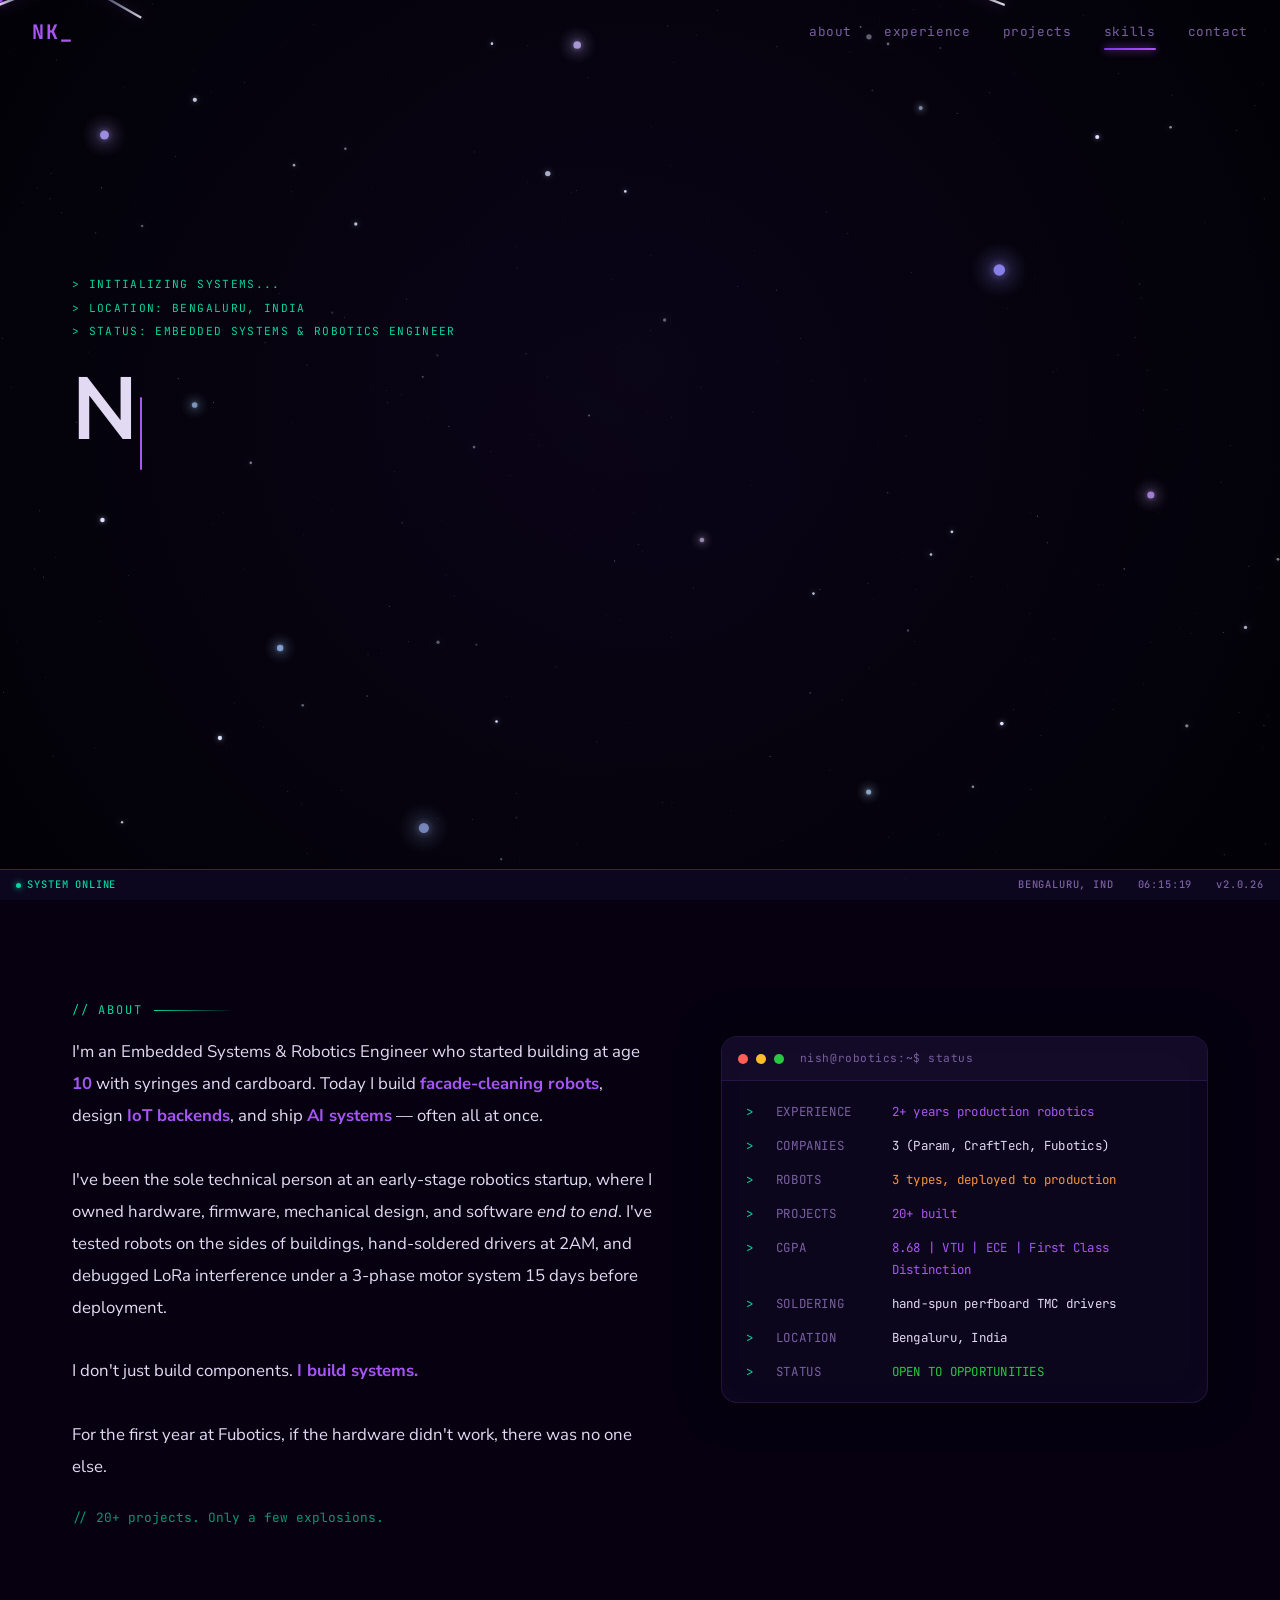
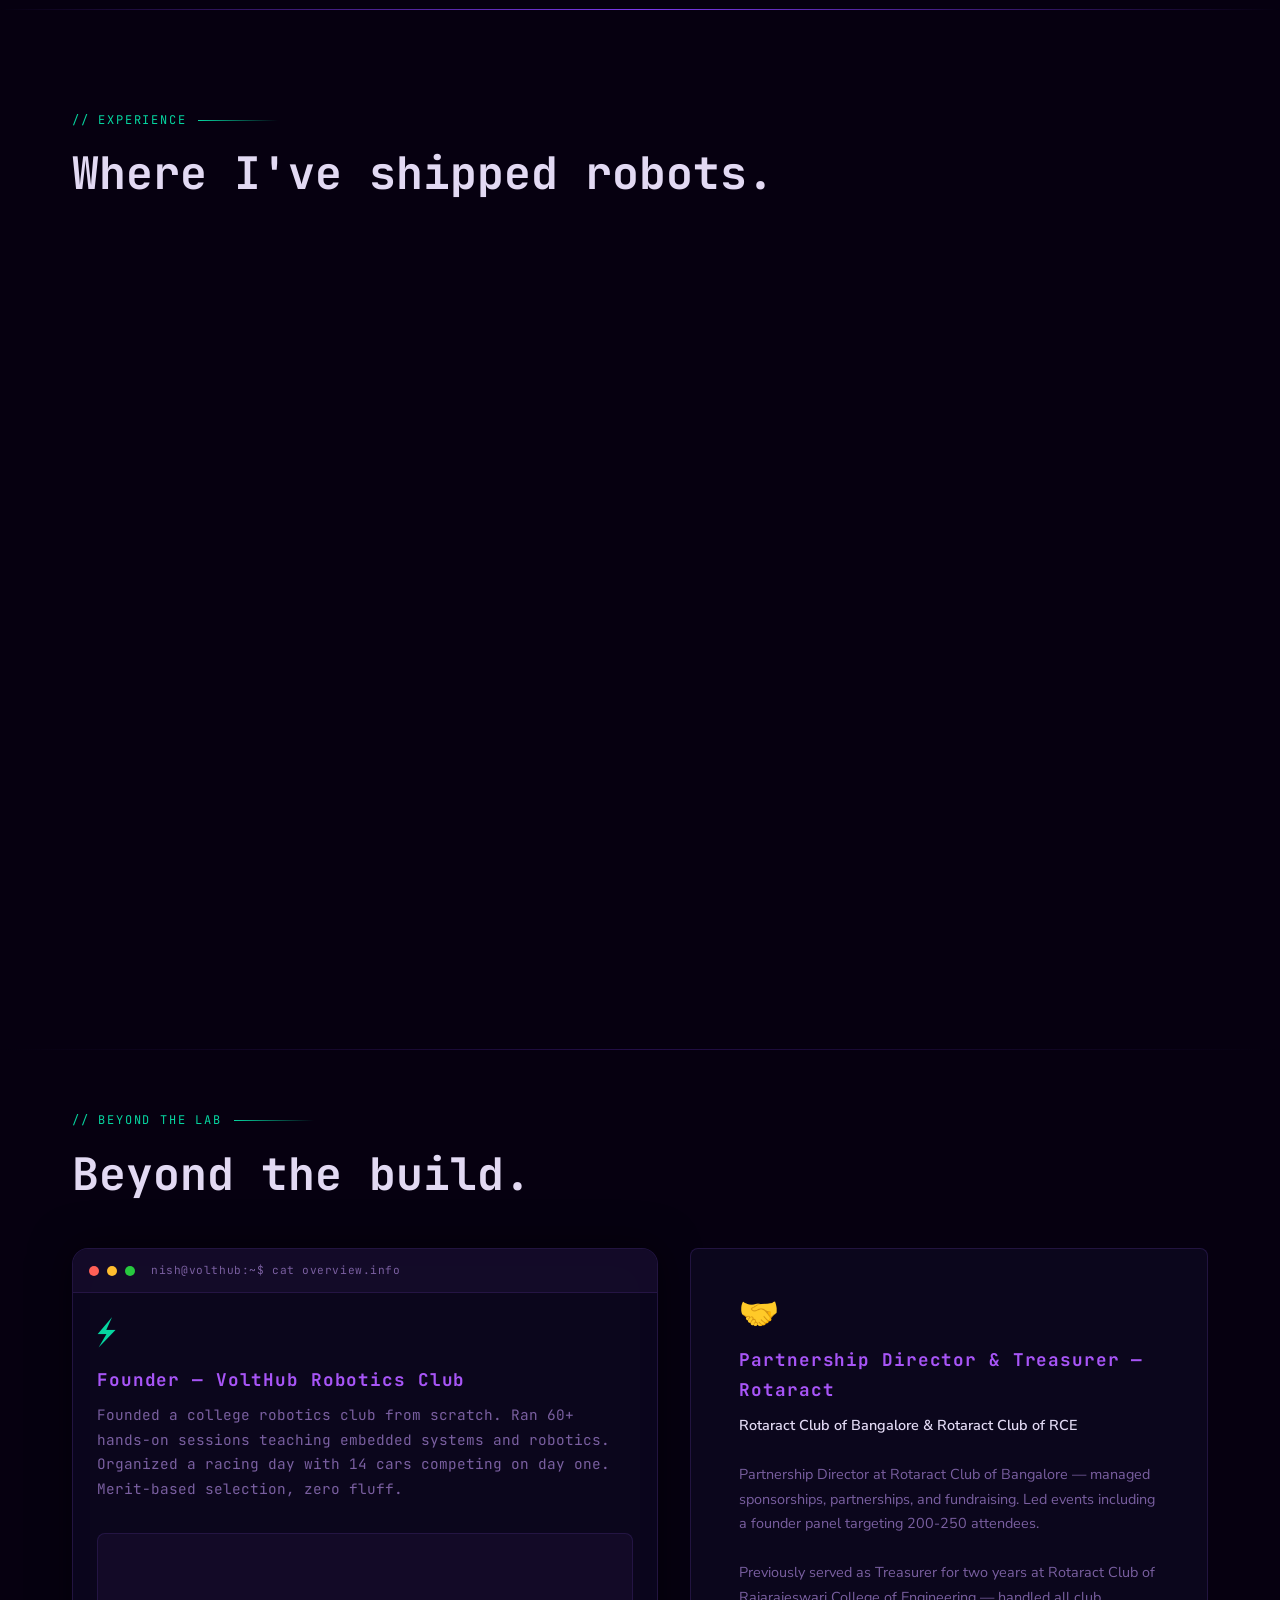
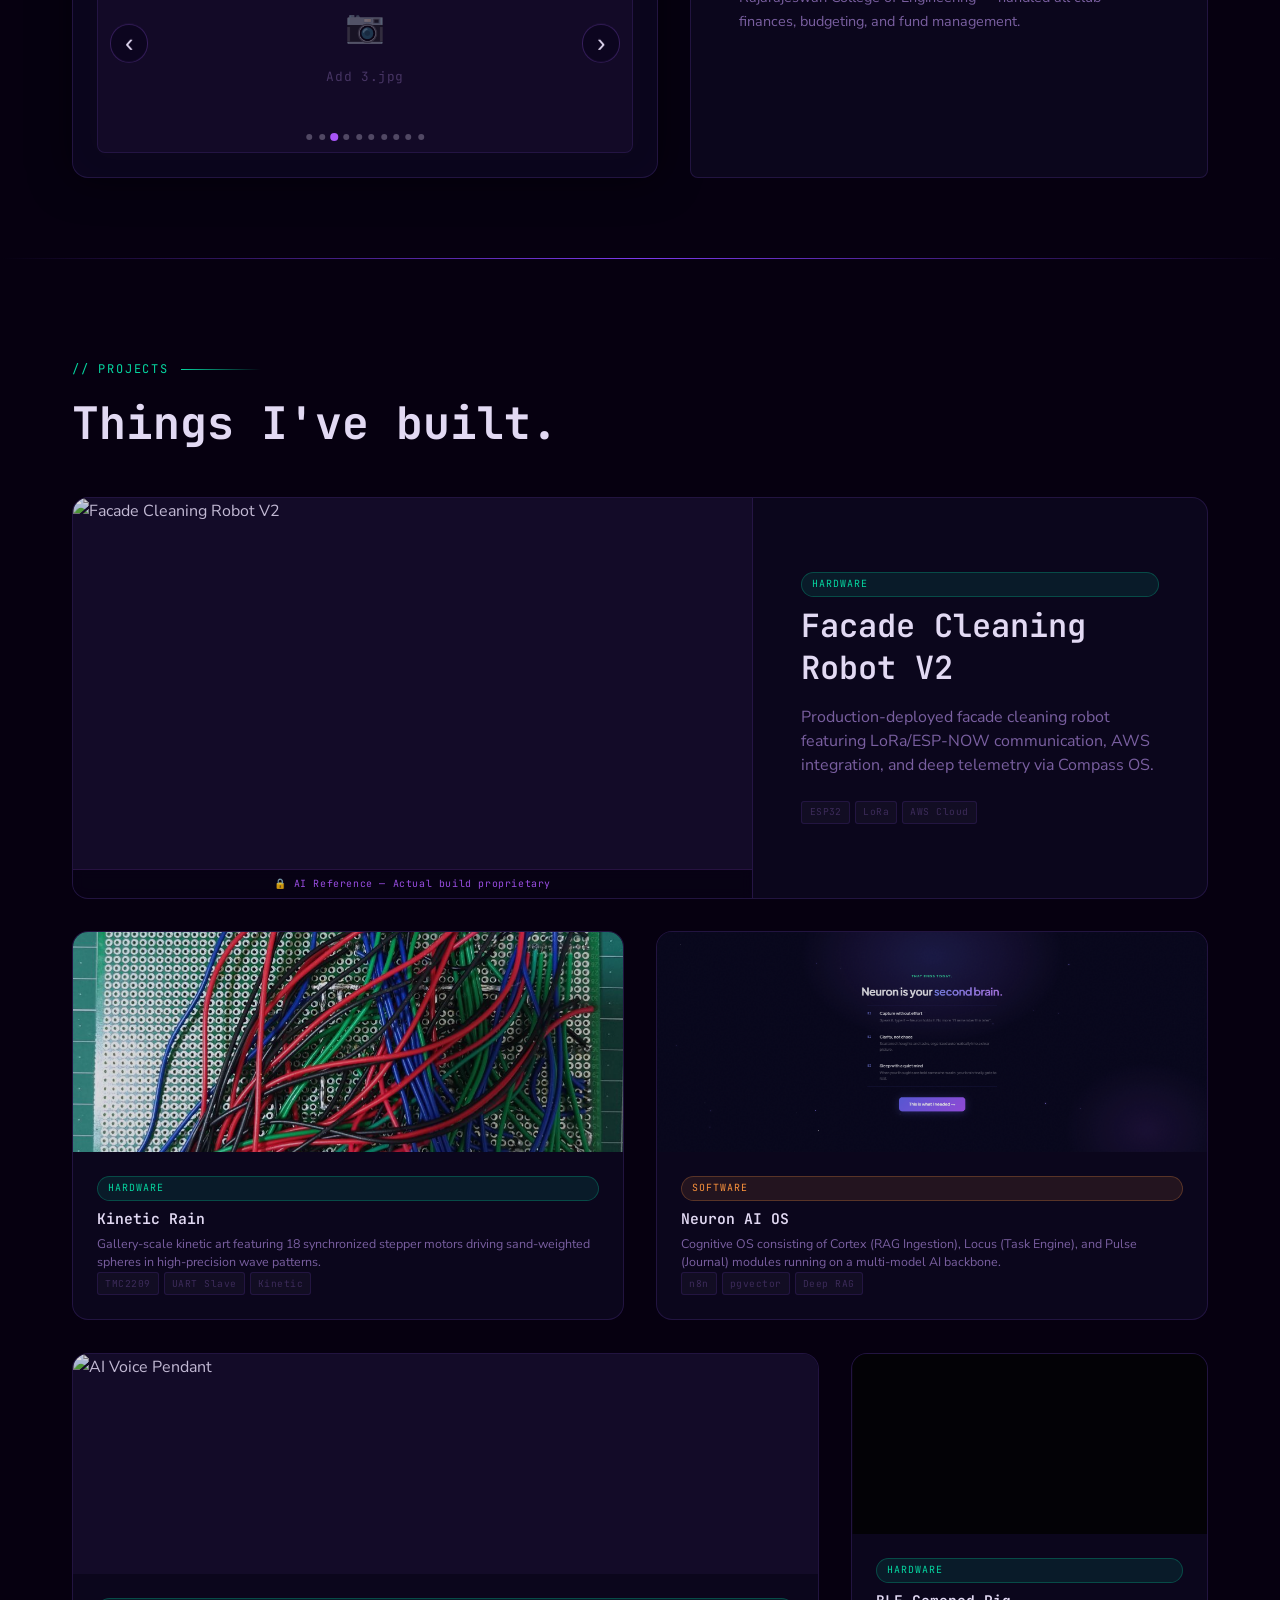
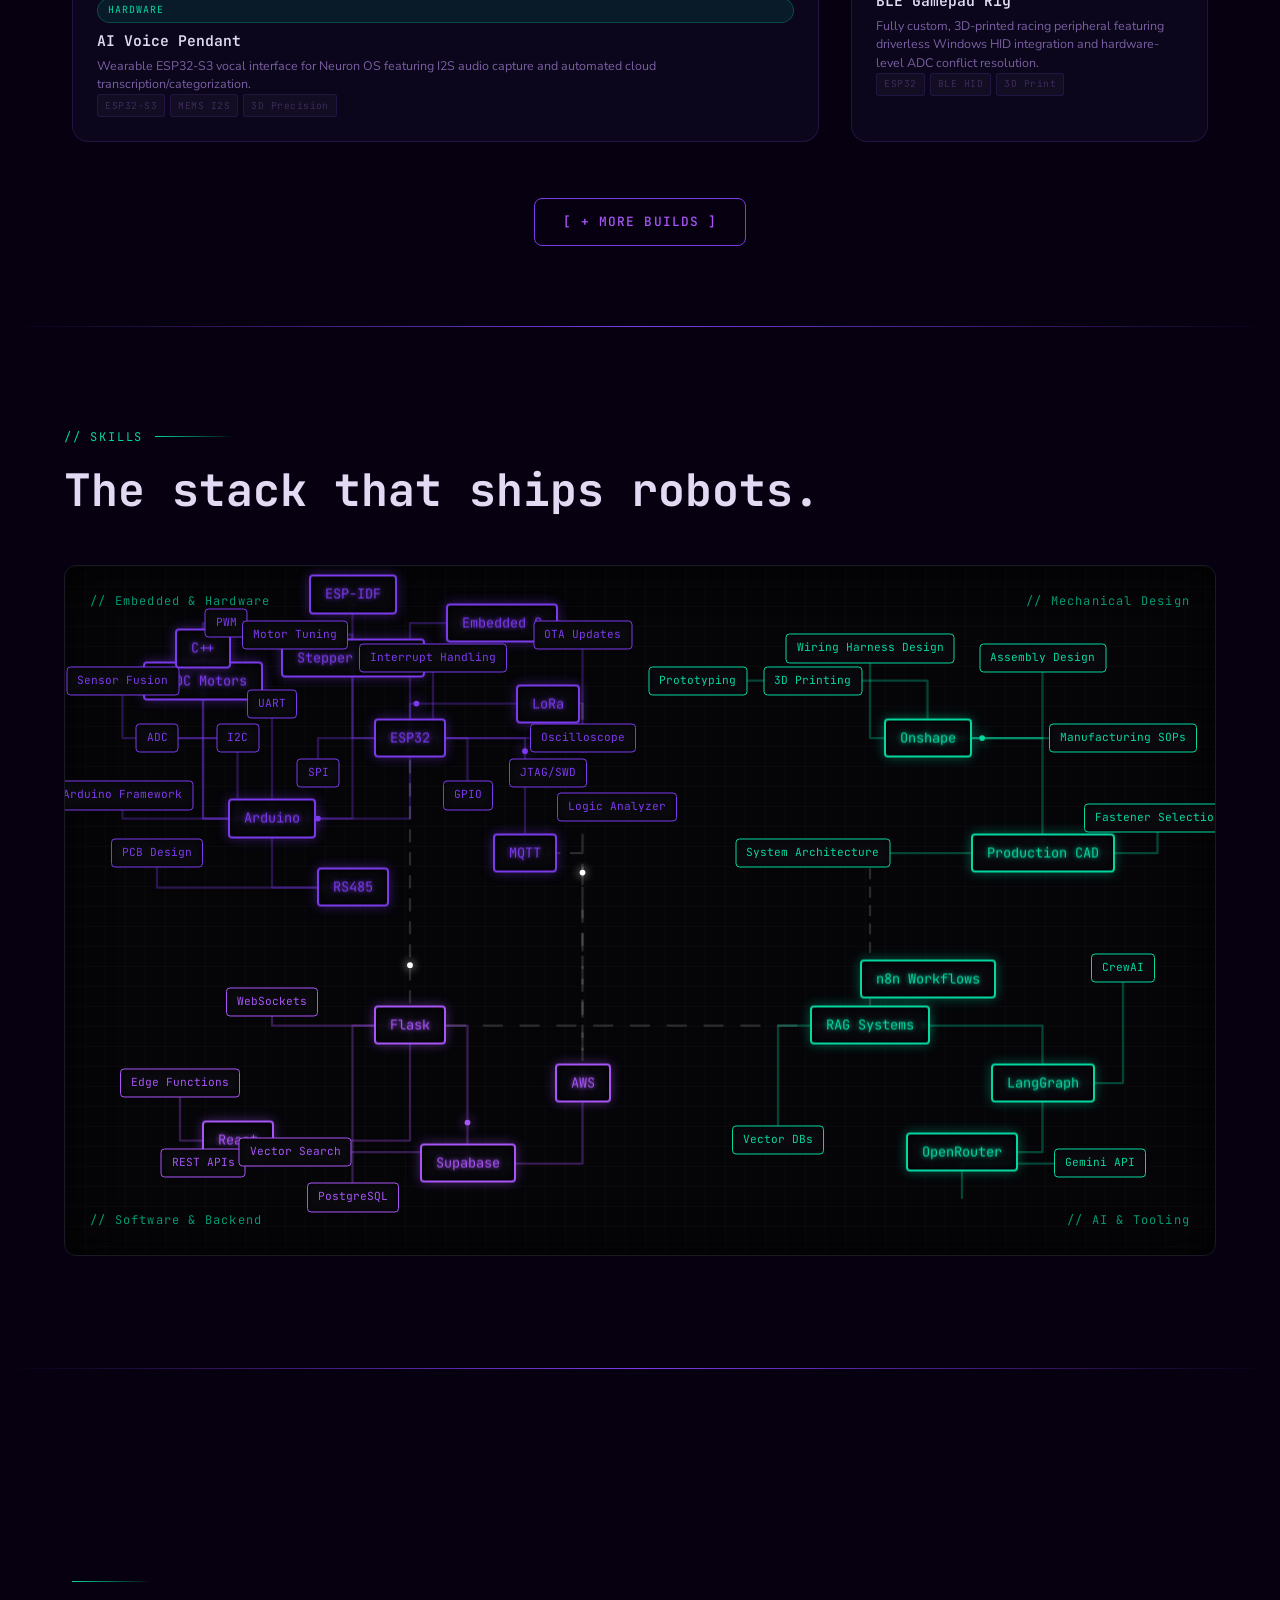
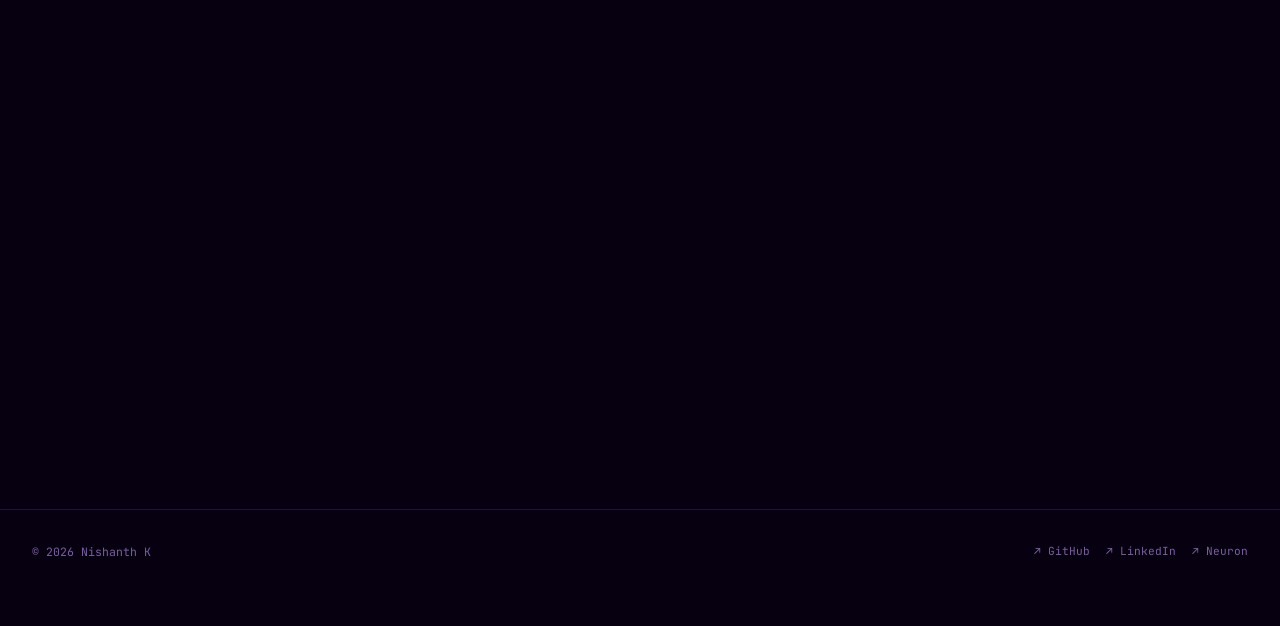
==== commit 8d563aa2: "Refine portfolio content: remove Neuron from builds, reorder projects, add category filters, update " ====
--- a/index.html
+++ b/index.html
@@ -111,7 +111,28 @@
             </div>
           </div>
 
-
+          <div style="margin-top:1rem;border:1px solid var(--border);border-radius:var(--radius);padding:0.85rem 1rem;background:var(--surface);display:flex;align-items:center;gap:1rem;">
+            <svg class="robot-svg" width="48" height="48" viewBox="0 0 48 48" fill="none">
+              <rect x="14" y="18" width="20" height="16" rx="3" stroke="#7c3aed" stroke-width="1.5"/>
+              <rect x="18" y="10" width="12" height="8" rx="2" stroke="#7c3aed" stroke-width="1.5"/>
+              <line x1="24" y1="18" x2="24" y2="10" stroke="#7c3aed" stroke-width="1.5"/>
+              <circle cx="21" cy="23" r="2" fill="#a855f7" opacity="0.8"/>
+              <circle cx="27" cy="23" r="2" fill="#a855f7" opacity="0.8"/>
+              <rect x="20" y="27" width="8" height="2" rx="1" fill="#a855f7" opacity="0.5"/>
+              <line x1="8" y1="22" x2="14" y2="22" stroke="#7c3aed" stroke-width="1.5" stroke-linecap="round"/>
+              <line x1="8" y1="28" x2="14" y2="28" stroke="#7c3aed" stroke-width="1.5" stroke-linecap="round"/>
+              <line x1="34" y1="22" x2="40" y2="22" stroke="#7c3aed" stroke-width="1.5" stroke-linecap="round"/>
+              <line x1="34" y1="28" x2="40" y2="28" stroke="#7c3aed" stroke-width="1.5" stroke-linecap="round"/>
+              <rect x="17" y="34" width="5" height="8" rx="2" stroke="#7c3aed" stroke-width="1.5"/>
+              <rect x="26" y="34" width="5" height="8" rx="2" stroke="#7c3aed" stroke-width="1.5"/>
+              <circle cx="16" cy="14" r="1.5" fill="#06d6a0" opacity="0.8"/>
+              <circle cx="32" cy="14" r="1.5" fill="#06d6a0" opacity="0.8"/>
+            </svg>
+            <div>
+              <div style="font-family:var(--mono);font-size:0.7rem;color:var(--glow);">FUBOTICS — FACADE BOT V2</div>
+              <div style="font-family:var(--mono);font-size:0.6rem;color:var(--text-muted);margin-top:0.2rem;">SYSTEM OK &nbsp;|&nbsp; LAST DEPLOY: 20m BUILDING</div>
+            </div>
+          </div>
         </div>
       </div>
     </div>
@@ -126,7 +147,7 @@
           <p class="about-bio">
             I'm an Embedded Systems &amp; Robotics Engineer who started building at age <strong>10</strong> with syringes and cardboard. Today I build <strong>facade-cleaning robots</strong>, design <strong>IoT backends</strong>, and ship <strong>AI systems</strong> — often all at once.<br/><br/>
             I've been the sole technical person at an early-stage robotics startup, where I owned hardware, firmware, mechanical design, and software <em>end to end</em>. I've tested robots on the sides of buildings, hand-soldered drivers at 2AM, and debugged LoRa interference under a 3-phase motor system 15 days before deployment.<br/><br/>
-            For the first year at Fubotics, if the hardware didn't work, there was no one else.
+            I don't just build components. <strong>I build systems.</strong><br/><br/>For the first year at Fubotics, if the hardware didn't work, there was no one else.
           </p>
           <p class="about-bio-subtitle">// 20+ projects. Only a few explosions.</p>
         </div>
@@ -335,17 +356,17 @@
       <div class="projects-grid" id="projects-grid">
 
         <div class="project-card" data-cat="hardware" data-name="Facade Cleaning Robot V2" data-media-type="photos" data-media='["assets/facade-v2/V2.png"]'
-          data-desc="Production-grade facade cleaning robot, field-tested on a 20-metre building facade.
-
-V2 was a full system redesign — not an iteration. The dual LoRa and ESP-NOW communication stack replaced earlier protocols after field testing exposed reliability limits that bench environments never revealed. The backend moved to a proper commercial architecture: AWS-hosted Mosquitto broker, Flask API, and Razorpay integration for credit-based usage billing — turning a hardware product into a billable service platform.
-
-Every mechanical component was tested to failure and rebuilt. The full system — electronics, firmware, IoT backend, and production SOPs — was brought to a state where it could be handed to a manufacturing partner and scaled without the original builder in the loop.
-
-That's the finish line for this kind of engineering work. Building something good enough that it runs without you.
-
-Key challenge: 3-phase motor interference was blocking LoRa 15 days before deployment. Diagnosed the source, built a custom LoRa-to-WiFi bridge as a workaround, shipped on time.
-
-Actual build is proprietary to Fubotics. Images are reference renders. Real footage available on request."
+          data-desc="HOOK: Production-ready and field-deployed on 20-meter facades—a ground-up redesign engineered for reliability in commercial environments.
+
+V2 represents the transition from proof-of-concept to a deployable industrial system. I owned the complete technical stack—electronics, firmware, and backend. The communication architecture was overhauled with a dual LoRa and ESP-NOW stack, ensuring long-range stability and low-latency peer-to-peer control in outdoor environments where standard protocols often fail.
+
+The system is deeply integrated with Compass, an internal R&D OS I built to centralize operational telemetry. An AWS-hosted backend utilizing a Mosquitto MQTT broker and Flask API processes live robot data, while a Razorpay integration manages credit-based usage billing. This creates a full-circle lifecycle from physical actuation to commercial administration.
+
+The mechanical assembly underwent exhaustive iteration, with every 3D-printed component and structural bracket tested to failure and redesigned until it could survive real-world deployment. The result is a robust, autonomous platform capable of managing the unpredictable physical variables of modern building facades.
+
+KEY CHALLENGE: Achieving deterministic wireless communication on 20-meter structures where signal behavior is highly unpredictable. Integrating LoRa as the communication backbone solved the reliability issues of previous iterations, ensuring zero-latency control where any signal failure has immediate physical consequences.
+
+DISCLAIMER: Images are AI-generated references — actual build cannot be shown publicly as it is proprietary to Fubotics. Real footage and photos available on request."
           data-tech="ESP32, LoRa, ESP-NOW, Embedded C, MQTT, Mosquitto, AWS, Flask, Razorpay, Compass Integration, REST API">
           <div class="project-light"></div>
           <div class="project-thumb">
@@ -366,7 +387,7 @@
         </div>
 
         <div class="project-card" data-cat="hardware" data-name="Kinetic Rain Installation" data-media-type="photos" data-media='["assets/kinetic-rain/P1.jfif","assets/kinetic-rain/P2.jfif","assets/kinetic-rain/P3.jfif"]'
-          data-desc="18 independently controlled kinetic spheres choreographed into synchronized, high-precision wave patterns.
+          data-desc="HOOK: 18 independently controlled kinetic spheres choreographed into synchronized, high-precision wave patterns.
 
 Built to mimic the fluid organic motion of modern museum art pieces, this installation utilizes custom-weighted spheres and high-precision motor control to create complex vertical wave sequences. The architecture runs two Arduino Megas in a UART master-slave configuration, with the master handling timing while the slave distributes step/direction signals.
 
@@ -394,7 +415,7 @@
         </div>
 
         <div class="project-card" data-cat="software" data-name="Neuron — Personal AI OS" data-media-type="photos" data-media='["assets/neuron/Screenshot 2026-04-14 173212.png","assets/neuron/Screenshot 2026-04-14 173233.png","assets/neuron/Screenshot 2026-04-14 173643.png","assets/neuron/Screenshot 2026-04-14 173748.png","assets/neuron/Screenshot 2026-04-14 173757.png","assets/neuron/Screenshot 2026-04-14 173923.png","assets/neuron/Screenshot 2026-04-14 173933.png","assets/neuron/Screenshot 2026-04-14 173950.png","assets/neuron/Screenshot 2026-04-14 174000.png"]'
-          data-desc="A unified cognitive operating system that bridges the gap between task management, content ingestion, and personal reflection.
+          data-desc="HOOK: A unified cognitive operating system that bridges the gap between task management, content ingestion, and personal reflection.
 
 Neuron was architected to solve the fragmentation of modern digital life by centralizing your entire cognitive workflow into three interconnected pillars within a single brain. Cortex serves as the ingestion engine, utilizing pgvector to embed and retrieve everything from research papers to voice notes. Locus provides context-aware task management, while Pulse acts as a living journal of personal growth and energy levels.
 
@@ -422,7 +443,7 @@
         </div>
 
         <div class="project-card" data-cat="hardware" data-name="AI Voice Pendant" data-media-type="photos" data-media='["assets/ai-pendant/AI pendent 1.jpg","assets/ai-pendant/AI pendent 2.jpg"]'
-          data-desc="A wearable, frictionless hardware interface for the Neuron OS—designed to capture spoken thoughts and ideas without ever pulling out a phone.
+          data-desc="HOOK: A wearable, frictionless hardware interface for the Neuron OS—designed to capture spoken thoughts and ideas without ever pulling out a phone.
 
 The AI Voice Pendant is a minimal, palm-held device optimized for zero-friction interaction. Utilizing a Seeed Studio XIAO ESP32-S3 and an I2S MEMS microphone, the system records voice memos, encodes them as high-fidelity WAV files, and transmits them over WiFi for real-time transcription. An AI classification layer then instantly categorizes each entry as a task, idea, or reminder within the Neuron database.
 
@@ -450,15 +471,15 @@
         </div>
 
         <div class="project-card" data-cat="hardware" data-name="BLE Gamepad — Steering Wheel + Pedals" data-media-type="video" data-media='["https://streamable.com/wv1odt"]'
-          data-desc="A custom-built, driverless steering system that Windows recognizes as a native Bluetooth HID gamepad—ready for plug-and-play racing.
+          data-desc="HOOK: A custom-built, driverless steering system that Windows recognizes as a native Bluetooth HID gamepad—ready for plug-and-play racing.
 
 Designed and 3D printed from the ground up, this rig features a full steering wheel and pedal assembly that houses an ESP32 presenting as a standard BLE Gamepad. Every input—from steering torque to accelerator, brake, and gear shifters—is mapped directly to Windows HID axes and buttons, requiring zero external software for native game recognition.
 
-The engineering challenge was a documented but silently-crashing hardware limitation of the ESP32: the conflict between the Bluetooth radio and ADC2 channels. When the BT radio is active, analog reads on ADC2 fail completely. Root cause diagnosed — all critical steering and throttle inputs remapped to ADC1, full analog range recalibrated for precise, drift-free resolution.
-
-This build wasn't just a prototype; it was engineered for daily use. The result is a robust peripheral that maintains a permanent, stable link with modern racing sims — Windows BLE pairing cache issues and hardware-level signal interference both resolved.
-
-KEY CHALLENGE: Diagnosing and resolving the hardware-level ESP32 ADC2 and Bluetooth conflict. With no clear documentation pointing to the silent analog failure, the interference pattern had to be identified from scratch — architectural mapping migrated to ADC1, full cache-flush procedure implemented for Windows BLE HID descriptors."
+The engineering challenge was a documented but silently-crashing hardware limitation of the ESP32: the conflict between the Bluetooth radio and ADC2 channels. When the BT radio is active, analog reads on ADC2 fail completely. I diagnosed the root cause, remapped all critical steering and throttle inputs to ADC1, and recalibrated the full analog range for precise, drift-free resolution.
+
+This build wasn't just a prototype; it was engineered for daily use. By overcoming Windows BLE pairing cache issues and hardware-level signal interference, I created a robust peripheral that maintains a permanent, stable link with modern racing sims.
+
+KEY CHALLENGE: Diagnosing and resolving the hardware-level ESP32 ADC2 and Bluetooth conflict. With no clear documentation pointing to the silent analog failure, I had to identify the interference pattern, migrate the architectural mapping to ADC1, and implement a full cache-flush procedure for Windows BLE HID descriptors."
           data-tech="ESP32, BLE HID, BLEGamepad Library, ADC1 Remapping, 3D Printed Frame, Steering Wheel, Pedals, Gear Shifter, Windows HID">
           <div class="project-light"></div>
           <div class="project-thumb">
@@ -753,10 +774,10 @@
                 <span class="contact-row-key">EMAIL</span>
                 <span class="contact-row-val">thisisnish88@gmail.com</span>
               </a>
-              <a href="https://linkedin.com/in/nishanth-k88" target="_blank" class="contact-row">
+              <a href="https://linkedin.com/in/nishanth-k-b0b0b2250" target="_blank" class="contact-row">
                 <span class="contact-prompt">&gt;</span>
                 <span class="contact-row-key">LINKEDIN</span>
-                <span class="contact-row-val">linkedin.com/in/nishanth-k88</span>
+                <span class="contact-row-val">linkedin.com/in/nishanth-k</span>
               </a>
               <a href="https://github.com/thisisnish88-code" target="_blank" class="contact-row">
                 <span class="contact-prompt">&gt;</span>
@@ -787,7 +808,7 @@
     </div>
     <div class="footer-socials">
       <a href="https://github.com/thisisnish88-code" target="_blank">↗ GitHub</a>
-      <a href="https://linkedin.com/in/nishanth-k88" target="_blank">↗ LinkedIn</a>
+      <a href="https://linkedin.com/in/nishanth-k-b0b0b2250" target="_blank">↗ LinkedIn</a>
       <a href="https://app-heyneuron.pages.dev" target="_blank">↗ Neuron</a>
     </div>
   </footer>
--- a/styles.css
+++ b/styles.css
@@ -917,6 +917,25 @@
 }
 .project-card:hover .project-overlay-text { transform: translateY(0); }
 
+/* AI Reference badge — always visible on thumbnail bottom */
+.ai-ref-badge {
+  position: absolute;
+  bottom: 0;
+  left: 0;
+  right: 0;
+  background: rgba(6, 0, 16, 0.82);
+  backdrop-filter: blur(6px);
+  color: rgba(168, 85, 247, 0.9);
+  font-family: var(--mono);
+  font-size: 0.62rem;
+  letter-spacing: 0.06em;
+  padding: 0.35rem 0.75rem;
+  text-align: center;
+  z-index: 4;
+  border-top: 1px solid rgba(168, 85, 247, 0.2);
+}
+
+
 .project-body {
   padding: 1.5rem;
   position: relative;
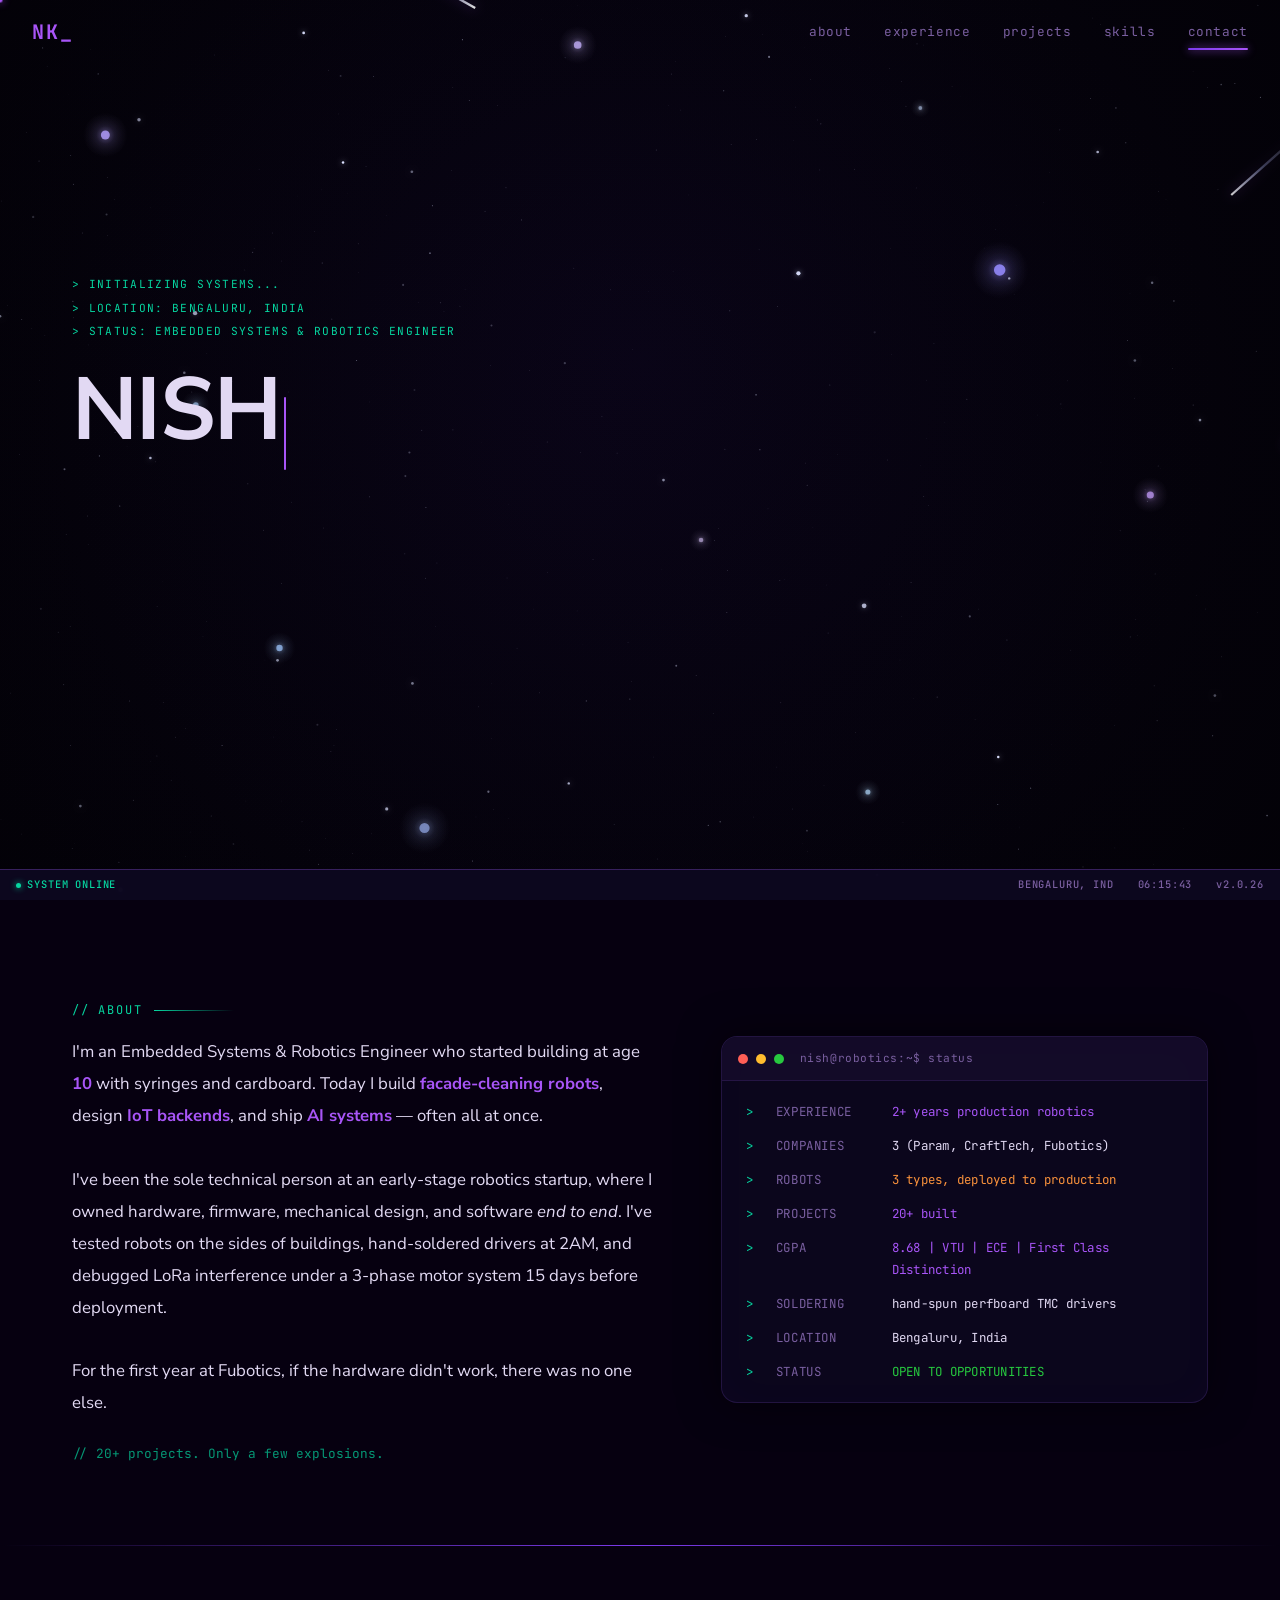
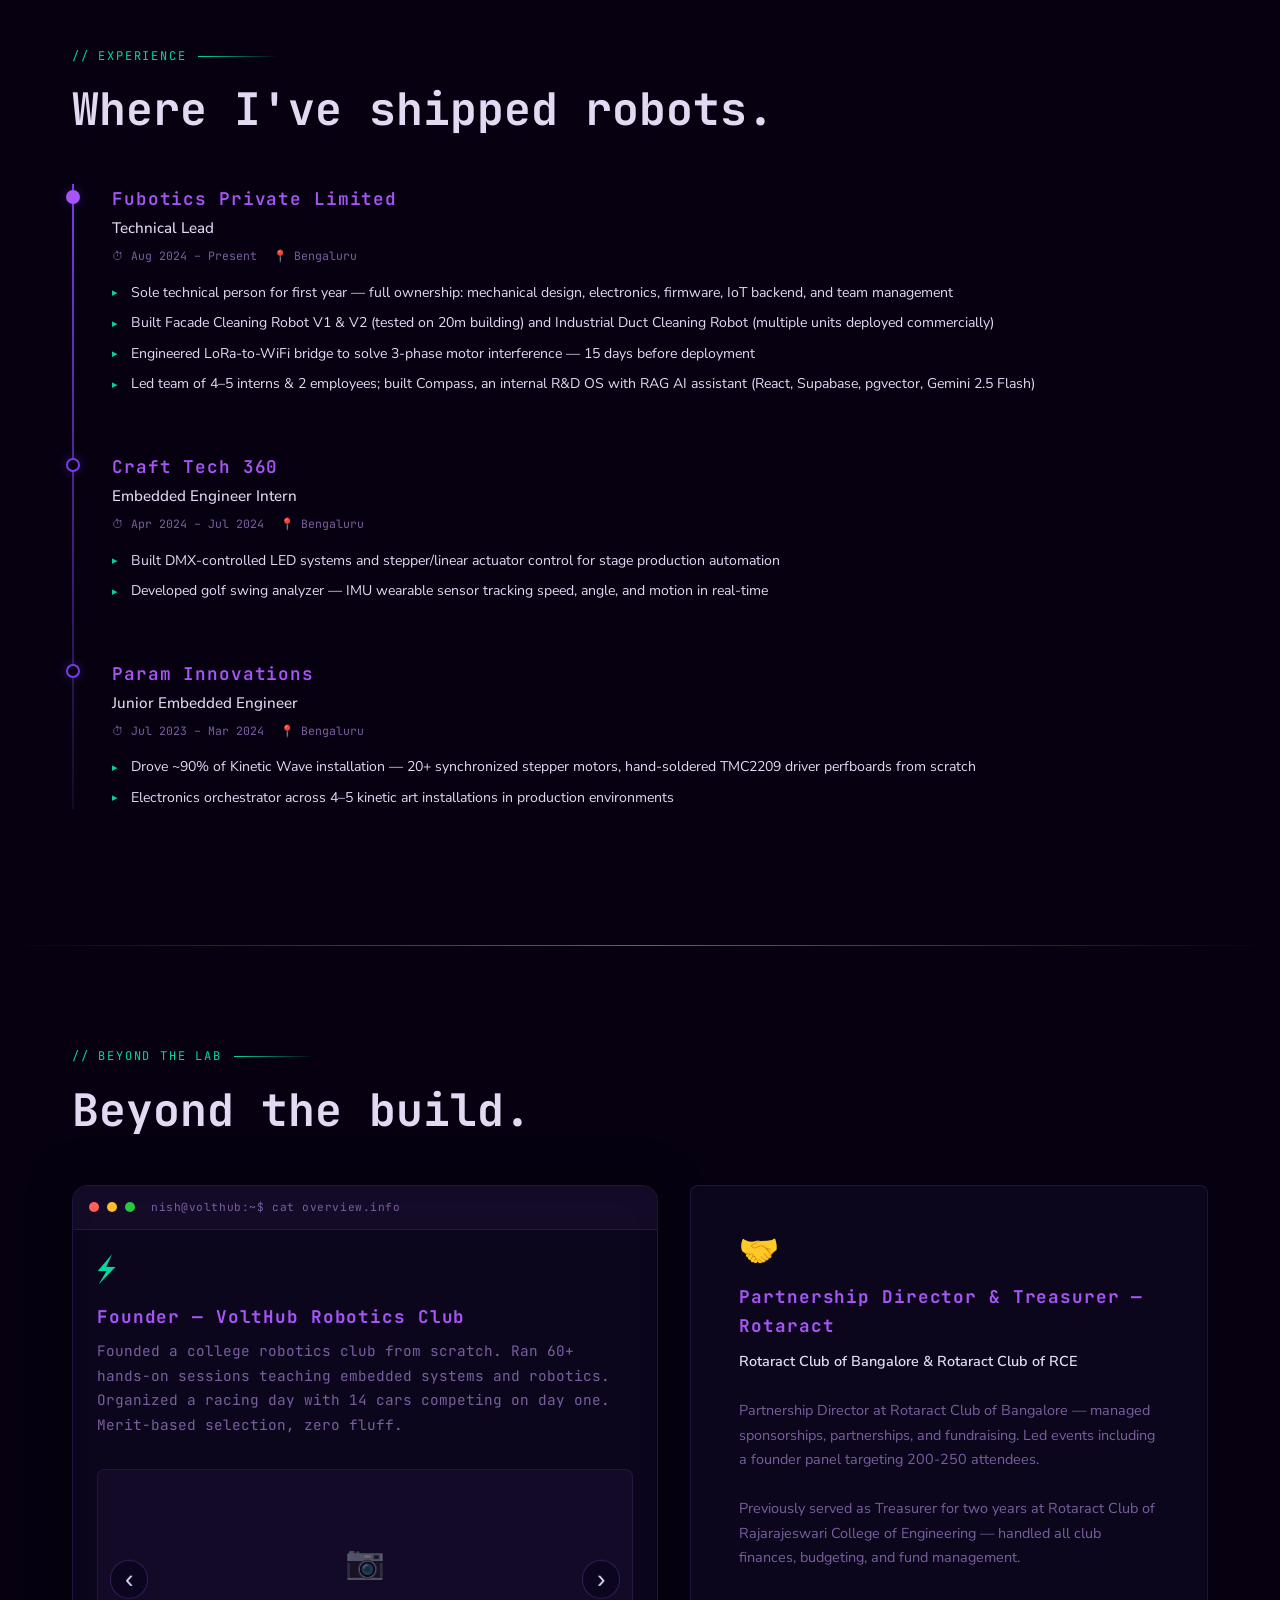
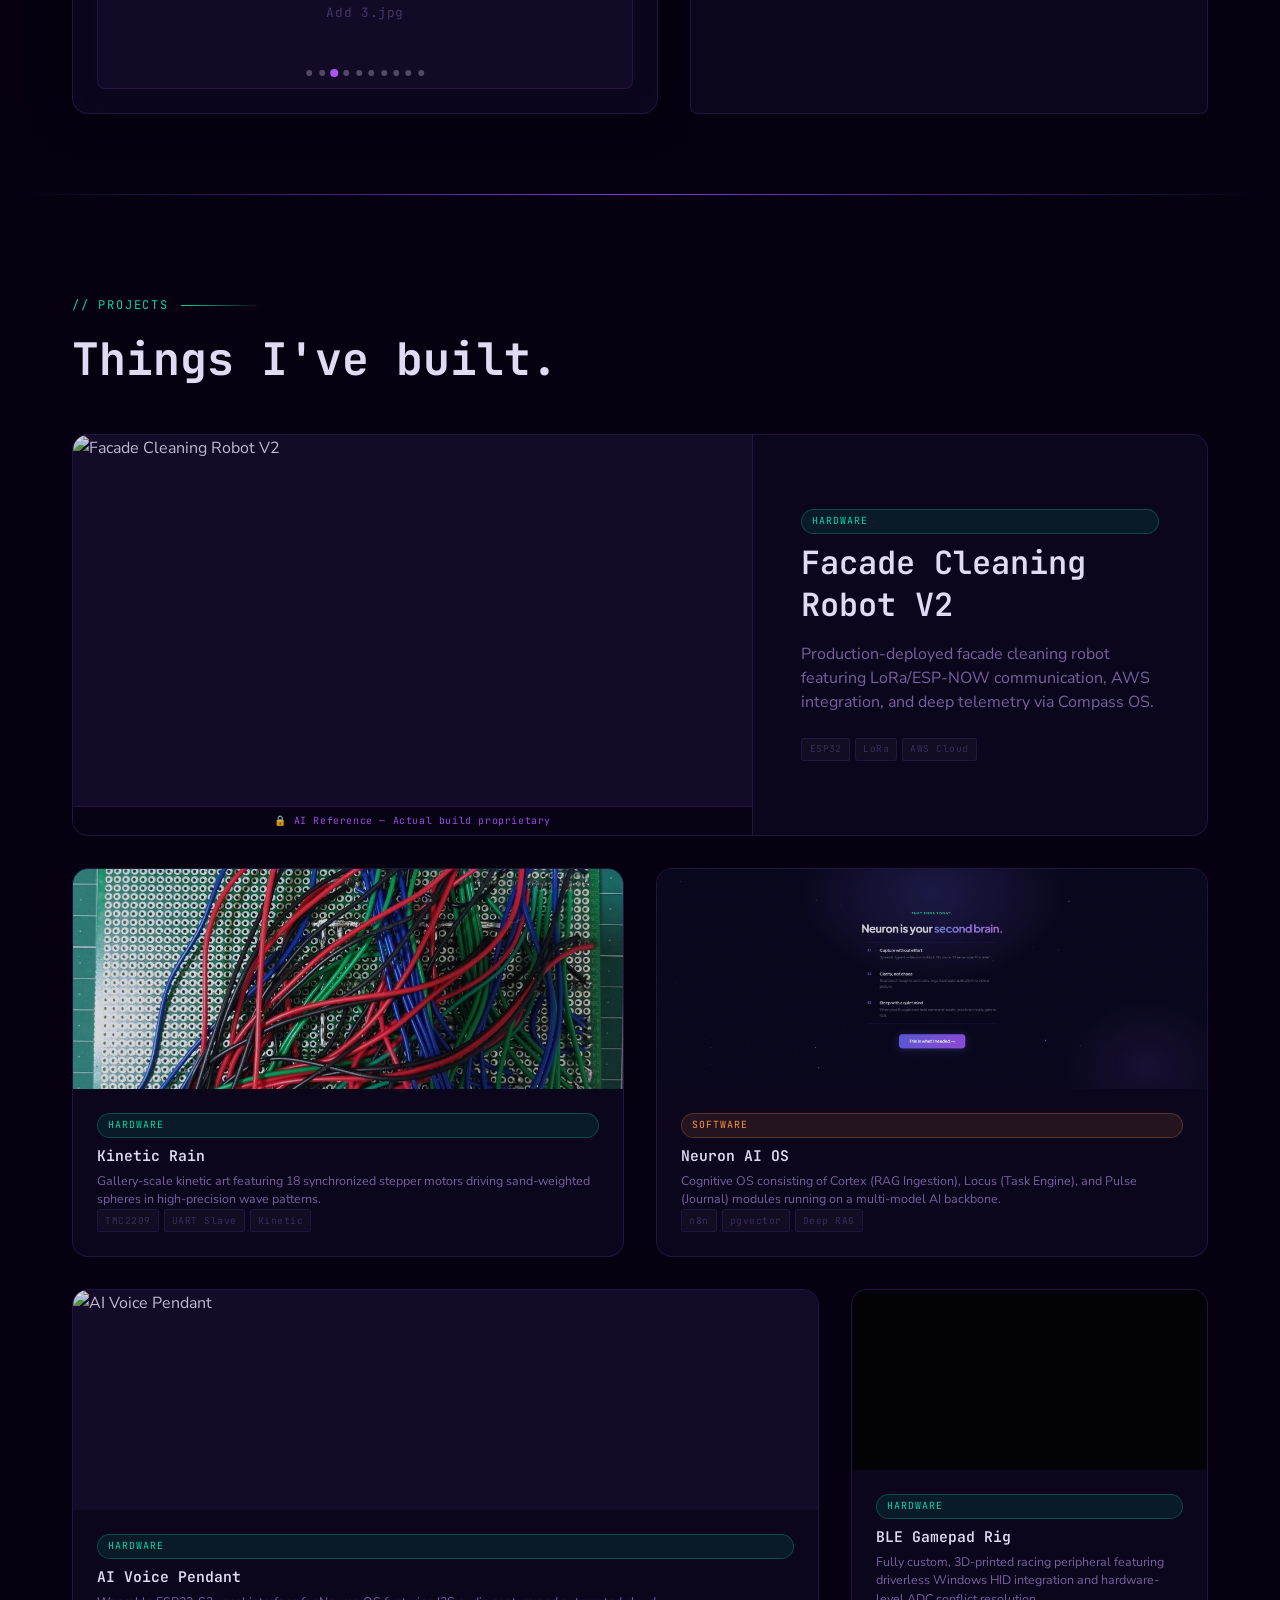
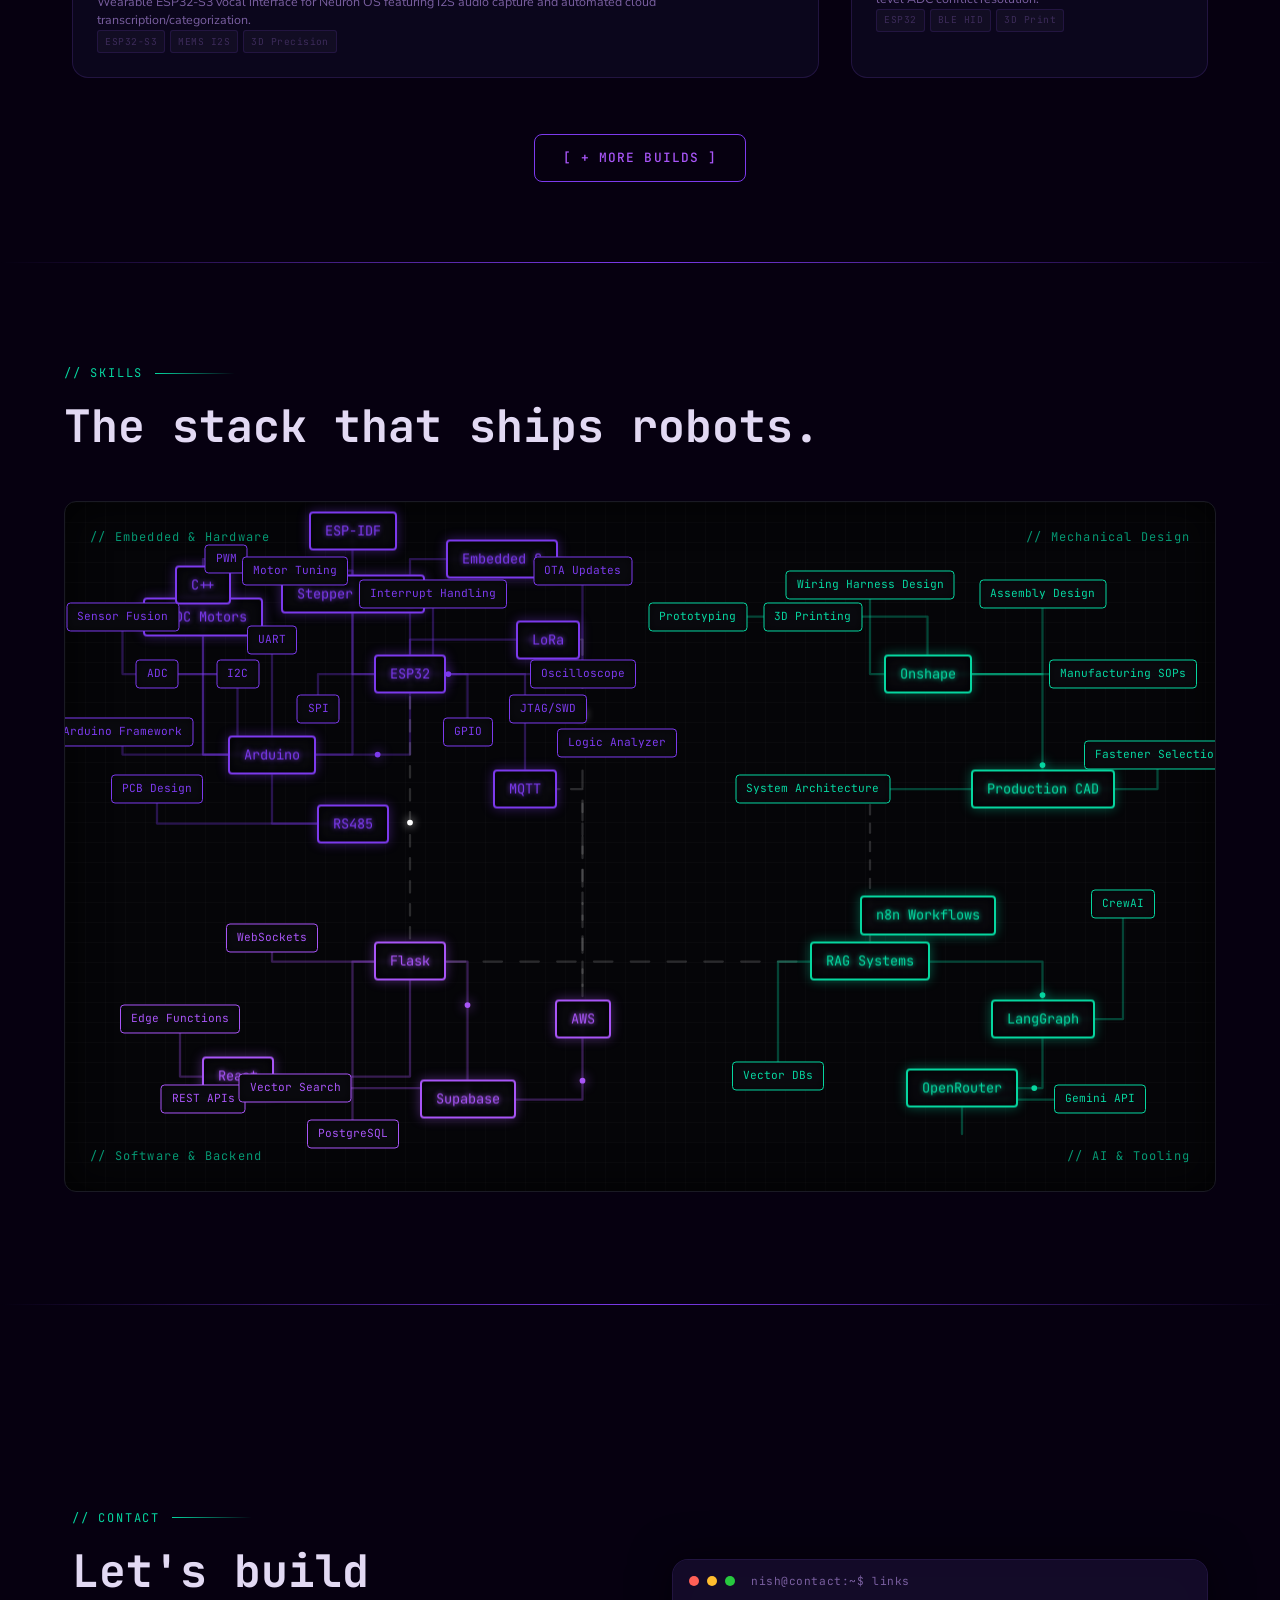
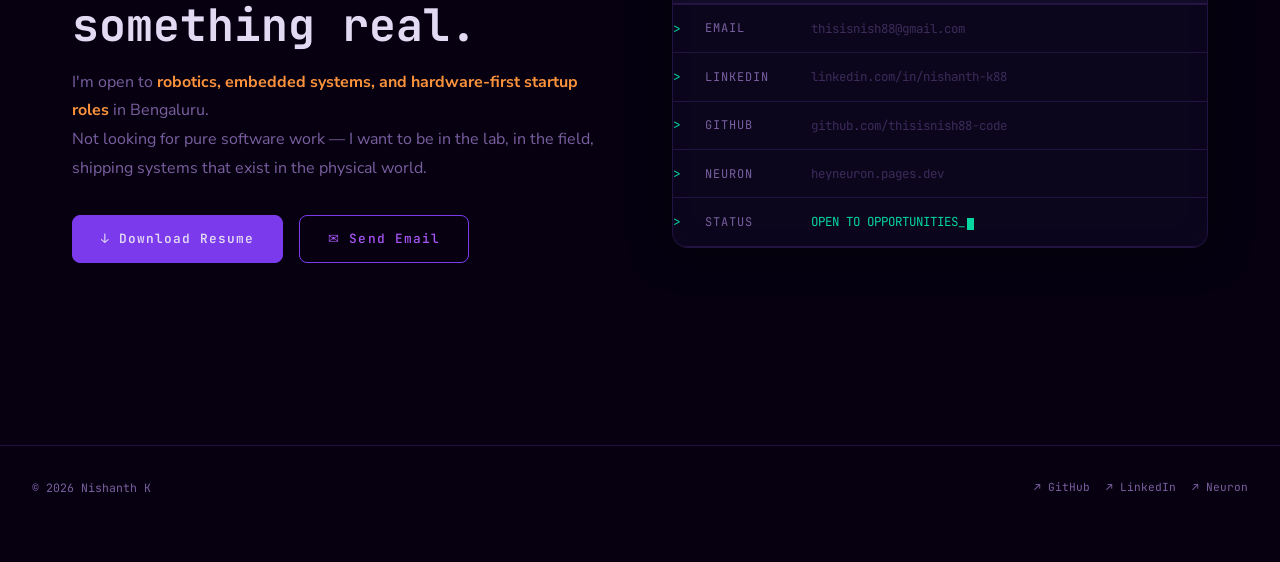
==== commit 324d63cf: "Update Fubotics start date to August 2024" ====
--- a/index.html
+++ b/index.html
@@ -111,28 +111,7 @@
             </div>
           </div>
 
-          <div style="margin-top:1rem;border:1px solid var(--border);border-radius:var(--radius);padding:0.85rem 1rem;background:var(--surface);display:flex;align-items:center;gap:1rem;">
-            <svg class="robot-svg" width="48" height="48" viewBox="0 0 48 48" fill="none">
-              <rect x="14" y="18" width="20" height="16" rx="3" stroke="#7c3aed" stroke-width="1.5"/>
-              <rect x="18" y="10" width="12" height="8" rx="2" stroke="#7c3aed" stroke-width="1.5"/>
-              <line x1="24" y1="18" x2="24" y2="10" stroke="#7c3aed" stroke-width="1.5"/>
-              <circle cx="21" cy="23" r="2" fill="#a855f7" opacity="0.8"/>
-              <circle cx="27" cy="23" r="2" fill="#a855f7" opacity="0.8"/>
-              <rect x="20" y="27" width="8" height="2" rx="1" fill="#a855f7" opacity="0.5"/>
-              <line x1="8" y1="22" x2="14" y2="22" stroke="#7c3aed" stroke-width="1.5" stroke-linecap="round"/>
-              <line x1="8" y1="28" x2="14" y2="28" stroke="#7c3aed" stroke-width="1.5" stroke-linecap="round"/>
-              <line x1="34" y1="22" x2="40" y2="22" stroke="#7c3aed" stroke-width="1.5" stroke-linecap="round"/>
-              <line x1="34" y1="28" x2="40" y2="28" stroke="#7c3aed" stroke-width="1.5" stroke-linecap="round"/>
-              <rect x="17" y="34" width="5" height="8" rx="2" stroke="#7c3aed" stroke-width="1.5"/>
-              <rect x="26" y="34" width="5" height="8" rx="2" stroke="#7c3aed" stroke-width="1.5"/>
-              <circle cx="16" cy="14" r="1.5" fill="#06d6a0" opacity="0.8"/>
-              <circle cx="32" cy="14" r="1.5" fill="#06d6a0" opacity="0.8"/>
-            </svg>
-            <div>
-              <div style="font-family:var(--mono);font-size:0.7rem;color:var(--glow);">FUBOTICS — FACADE BOT V2</div>
-              <div style="font-family:var(--mono);font-size:0.6rem;color:var(--text-muted);margin-top:0.2rem;">SYSTEM OK &nbsp;|&nbsp; LAST DEPLOY: 20m BUILDING</div>
-            </div>
-          </div>
+
         </div>
       </div>
     </div>
@@ -147,7 +126,7 @@
           <p class="about-bio">
             I'm an Embedded Systems &amp; Robotics Engineer who started building at age <strong>10</strong> with syringes and cardboard. Today I build <strong>facade-cleaning robots</strong>, design <strong>IoT backends</strong>, and ship <strong>AI systems</strong> — often all at once.<br/><br/>
             I've been the sole technical person at an early-stage robotics startup, where I owned hardware, firmware, mechanical design, and software <em>end to end</em>. I've tested robots on the sides of buildings, hand-soldered drivers at 2AM, and debugged LoRa interference under a 3-phase motor system 15 days before deployment.<br/><br/>
-            I don't just build components. <strong>I build systems.</strong><br/><br/>For the first year at Fubotics, if the hardware didn't work, there was no one else.
+            For the first year at Fubotics, if the hardware didn't work, there was no one else.
           </p>
           <p class="about-bio-subtitle">// 20+ projects. Only a few explosions.</p>
         </div>
@@ -222,7 +201,7 @@
           <div class="timeline-company">Fubotics Private Limited</div>
           <div class="timeline-role">Technical Lead</div>
           <div class="timeline-meta">
-            <span>⏱ Oct 2024 – Present</span>
+            <span>⏱ Aug 2024 – Present</span>
             <span>📍 Bengaluru</span>
           </div>
           <ul class="timeline-bullets">
@@ -356,17 +335,17 @@
       <div class="projects-grid" id="projects-grid">
 
         <div class="project-card" data-cat="hardware" data-name="Facade Cleaning Robot V2" data-media-type="photos" data-media='["assets/facade-v2/V2.png"]'
-          data-desc="HOOK: Production-ready and field-deployed on 20-meter facades—a ground-up redesign engineered for reliability in commercial environments.
-
-V2 represents the transition from proof-of-concept to a deployable industrial system. I owned the complete technical stack—electronics, firmware, and backend. The communication architecture was overhauled with a dual LoRa and ESP-NOW stack, ensuring long-range stability and low-latency peer-to-peer control in outdoor environments where standard protocols often fail.
-
-The system is deeply integrated with Compass, an internal R&D OS I built to centralize operational telemetry. An AWS-hosted backend utilizing a Mosquitto MQTT broker and Flask API processes live robot data, while a Razorpay integration manages credit-based usage billing. This creates a full-circle lifecycle from physical actuation to commercial administration.
-
-The mechanical assembly underwent exhaustive iteration, with every 3D-printed component and structural bracket tested to failure and redesigned until it could survive real-world deployment. The result is a robust, autonomous platform capable of managing the unpredictable physical variables of modern building facades.
-
-KEY CHALLENGE: Achieving deterministic wireless communication on 20-meter structures where signal behavior is highly unpredictable. Integrating LoRa as the communication backbone solved the reliability issues of previous iterations, ensuring zero-latency control where any signal failure has immediate physical consequences.
-
-DISCLAIMER: Images are AI-generated references — actual build cannot be shown publicly as it is proprietary to Fubotics. Real footage and photos available on request."
+          data-desc="Production-grade facade cleaning robot, field-tested on a 20-metre building facade.
+
+V2 was a full system redesign — not an iteration. The dual LoRa and ESP-NOW communication stack replaced earlier protocols after field testing exposed reliability limits that bench environments never revealed. The backend moved to a proper commercial architecture: AWS-hosted Mosquitto broker, Flask API, and Razorpay integration for credit-based usage billing — turning a hardware product into a billable service platform.
+
+Every mechanical component was tested to failure and rebuilt. The full system — electronics, firmware, IoT backend, and production SOPs — was brought to a state where it could be handed to a manufacturing partner and scaled without the original builder in the loop.
+
+That's the finish line for this kind of engineering work. Building something good enough that it runs without you.
+
+Key challenge: 3-phase motor interference was blocking LoRa 15 days before deployment. Diagnosed the source, built a custom LoRa-to-WiFi bridge as a workaround, shipped on time.
+
+Actual build is proprietary to Fubotics. Images are reference renders. Real footage available on request."
           data-tech="ESP32, LoRa, ESP-NOW, Embedded C, MQTT, Mosquitto, AWS, Flask, Razorpay, Compass Integration, REST API">
           <div class="project-light"></div>
           <div class="project-thumb">
@@ -387,7 +366,7 @@
         </div>
 
         <div class="project-card" data-cat="hardware" data-name="Kinetic Rain Installation" data-media-type="photos" data-media='["assets/kinetic-rain/P1.jfif","assets/kinetic-rain/P2.jfif","assets/kinetic-rain/P3.jfif"]'
-          data-desc="HOOK: 18 independently controlled kinetic spheres choreographed into synchronized, high-precision wave patterns.
+          data-desc="18 independently controlled kinetic spheres choreographed into synchronized, high-precision wave patterns.
 
 Built to mimic the fluid organic motion of modern museum art pieces, this installation utilizes custom-weighted spheres and high-precision motor control to create complex vertical wave sequences. The architecture runs two Arduino Megas in a UART master-slave configuration, with the master handling timing while the slave distributes step/direction signals.
 
@@ -415,7 +394,7 @@
         </div>
 
         <div class="project-card" data-cat="software" data-name="Neuron — Personal AI OS" data-media-type="photos" data-media='["assets/neuron/Screenshot 2026-04-14 173212.png","assets/neuron/Screenshot 2026-04-14 173233.png","assets/neuron/Screenshot 2026-04-14 173643.png","assets/neuron/Screenshot 2026-04-14 173748.png","assets/neuron/Screenshot 2026-04-14 173757.png","assets/neuron/Screenshot 2026-04-14 173923.png","assets/neuron/Screenshot 2026-04-14 173933.png","assets/neuron/Screenshot 2026-04-14 173950.png","assets/neuron/Screenshot 2026-04-14 174000.png"]'
-          data-desc="HOOK: A unified cognitive operating system that bridges the gap between task management, content ingestion, and personal reflection.
+          data-desc="A unified cognitive operating system that bridges the gap between task management, content ingestion, and personal reflection.
 
 Neuron was architected to solve the fragmentation of modern digital life by centralizing your entire cognitive workflow into three interconnected pillars within a single brain. Cortex serves as the ingestion engine, utilizing pgvector to embed and retrieve everything from research papers to voice notes. Locus provides context-aware task management, while Pulse acts as a living journal of personal growth and energy levels.
 
@@ -443,7 +422,7 @@
         </div>
 
         <div class="project-card" data-cat="hardware" data-name="AI Voice Pendant" data-media-type="photos" data-media='["assets/ai-pendant/AI pendent 1.jpg","assets/ai-pendant/AI pendent 2.jpg"]'
-          data-desc="HOOK: A wearable, frictionless hardware interface for the Neuron OS—designed to capture spoken thoughts and ideas without ever pulling out a phone.
+          data-desc="A wearable, frictionless hardware interface for the Neuron OS—designed to capture spoken thoughts and ideas without ever pulling out a phone.
 
 The AI Voice Pendant is a minimal, palm-held device optimized for zero-friction interaction. Utilizing a Seeed Studio XIAO ESP32-S3 and an I2S MEMS microphone, the system records voice memos, encodes them as high-fidelity WAV files, and transmits them over WiFi for real-time transcription. An AI classification layer then instantly categorizes each entry as a task, idea, or reminder within the Neuron database.
 
@@ -471,15 +450,15 @@
         </div>
 
         <div class="project-card" data-cat="hardware" data-name="BLE Gamepad — Steering Wheel + Pedals" data-media-type="video" data-media='["https://streamable.com/wv1odt"]'
-          data-desc="HOOK: A custom-built, driverless steering system that Windows recognizes as a native Bluetooth HID gamepad—ready for plug-and-play racing.
+          data-desc="A custom-built, driverless steering system that Windows recognizes as a native Bluetooth HID gamepad—ready for plug-and-play racing.
 
 Designed and 3D printed from the ground up, this rig features a full steering wheel and pedal assembly that houses an ESP32 presenting as a standard BLE Gamepad. Every input—from steering torque to accelerator, brake, and gear shifters—is mapped directly to Windows HID axes and buttons, requiring zero external software for native game recognition.
 
-The engineering challenge was a documented but silently-crashing hardware limitation of the ESP32: the conflict between the Bluetooth radio and ADC2 channels. When the BT radio is active, analog reads on ADC2 fail completely. I diagnosed the root cause, remapped all critical steering and throttle inputs to ADC1, and recalibrated the full analog range for precise, drift-free resolution.
-
-This build wasn't just a prototype; it was engineered for daily use. By overcoming Windows BLE pairing cache issues and hardware-level signal interference, I created a robust peripheral that maintains a permanent, stable link with modern racing sims.
-
-KEY CHALLENGE: Diagnosing and resolving the hardware-level ESP32 ADC2 and Bluetooth conflict. With no clear documentation pointing to the silent analog failure, I had to identify the interference pattern, migrate the architectural mapping to ADC1, and implement a full cache-flush procedure for Windows BLE HID descriptors."
+The engineering challenge was a documented but silently-crashing hardware limitation of the ESP32: the conflict between the Bluetooth radio and ADC2 channels. When the BT radio is active, analog reads on ADC2 fail completely. Root cause diagnosed — all critical steering and throttle inputs remapped to ADC1, full analog range recalibrated for precise, drift-free resolution.
+
+This build wasn't just a prototype; it was engineered for daily use. The result is a robust peripheral that maintains a permanent, stable link with modern racing sims — Windows BLE pairing cache issues and hardware-level signal interference both resolved.
+
+KEY CHALLENGE: Diagnosing and resolving the hardware-level ESP32 ADC2 and Bluetooth conflict. With no clear documentation pointing to the silent analog failure, the interference pattern had to be identified from scratch — architectural mapping migrated to ADC1, full cache-flush procedure implemented for Windows BLE HID descriptors."
           data-tech="ESP32, BLE HID, BLEGamepad Library, ADC1 Remapping, 3D Printed Frame, Steering Wheel, Pedals, Gear Shifter, Windows HID">
           <div class="project-light"></div>
           <div class="project-thumb">
@@ -774,10 +753,10 @@
                 <span class="contact-row-key">EMAIL</span>
                 <span class="contact-row-val">thisisnish88@gmail.com</span>
               </a>
-              <a href="https://linkedin.com/in/nishanth-k-b0b0b2250" target="_blank" class="contact-row">
+              <a href="https://linkedin.com/in/nishanth-k88" target="_blank" class="contact-row">
                 <span class="contact-prompt">&gt;</span>
                 <span class="contact-row-key">LINKEDIN</span>
-                <span class="contact-row-val">linkedin.com/in/nishanth-k</span>
+                <span class="contact-row-val">linkedin.com/in/nishanth-k88</span>
               </a>
               <a href="https://github.com/thisisnish88-code" target="_blank" class="contact-row">
                 <span class="contact-prompt">&gt;</span>
@@ -808,7 +787,7 @@
     </div>
     <div class="footer-socials">
       <a href="https://github.com/thisisnish88-code" target="_blank">↗ GitHub</a>
-      <a href="https://linkedin.com/in/nishanth-k-b0b0b2250" target="_blank">↗ LinkedIn</a>
+      <a href="https://linkedin.com/in/nishanth-k88" target="_blank">↗ LinkedIn</a>
       <a href="https://app-heyneuron.pages.dev" target="_blank">↗ Neuron</a>
     </div>
   </footer>
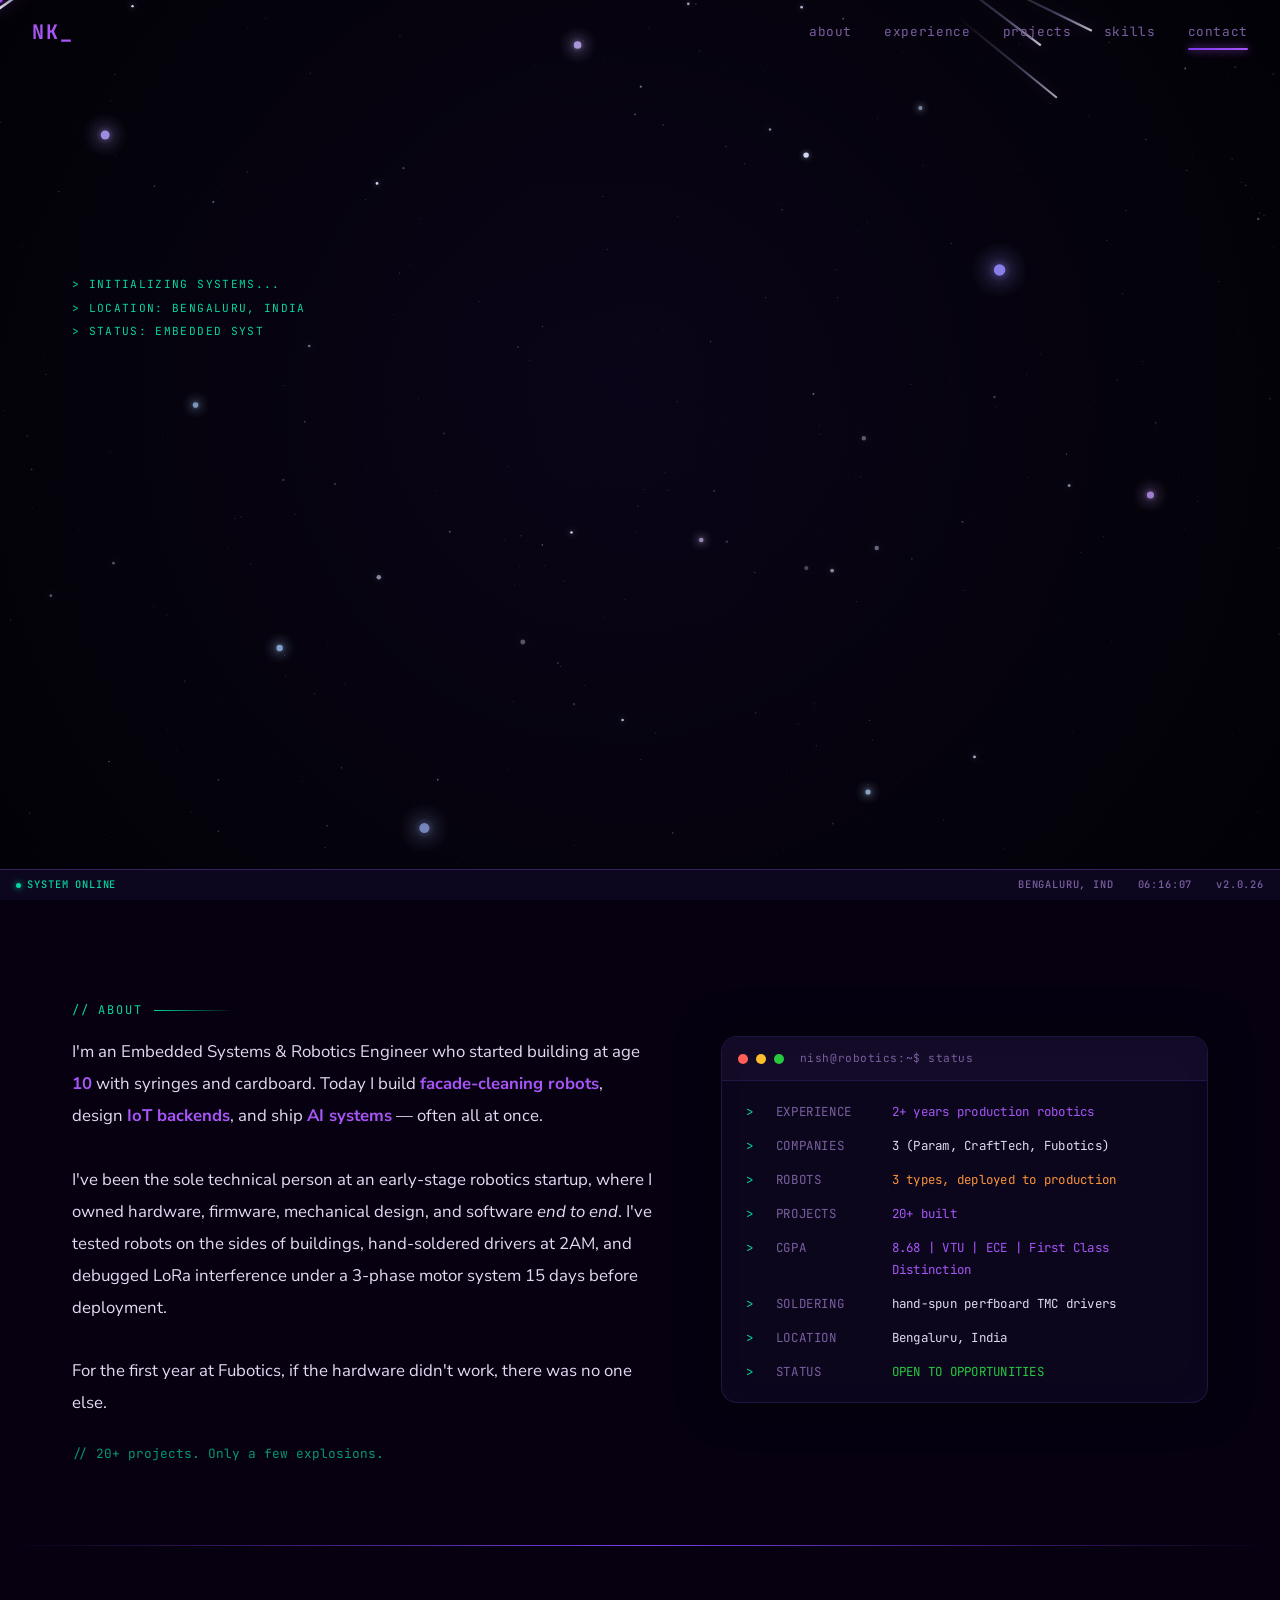
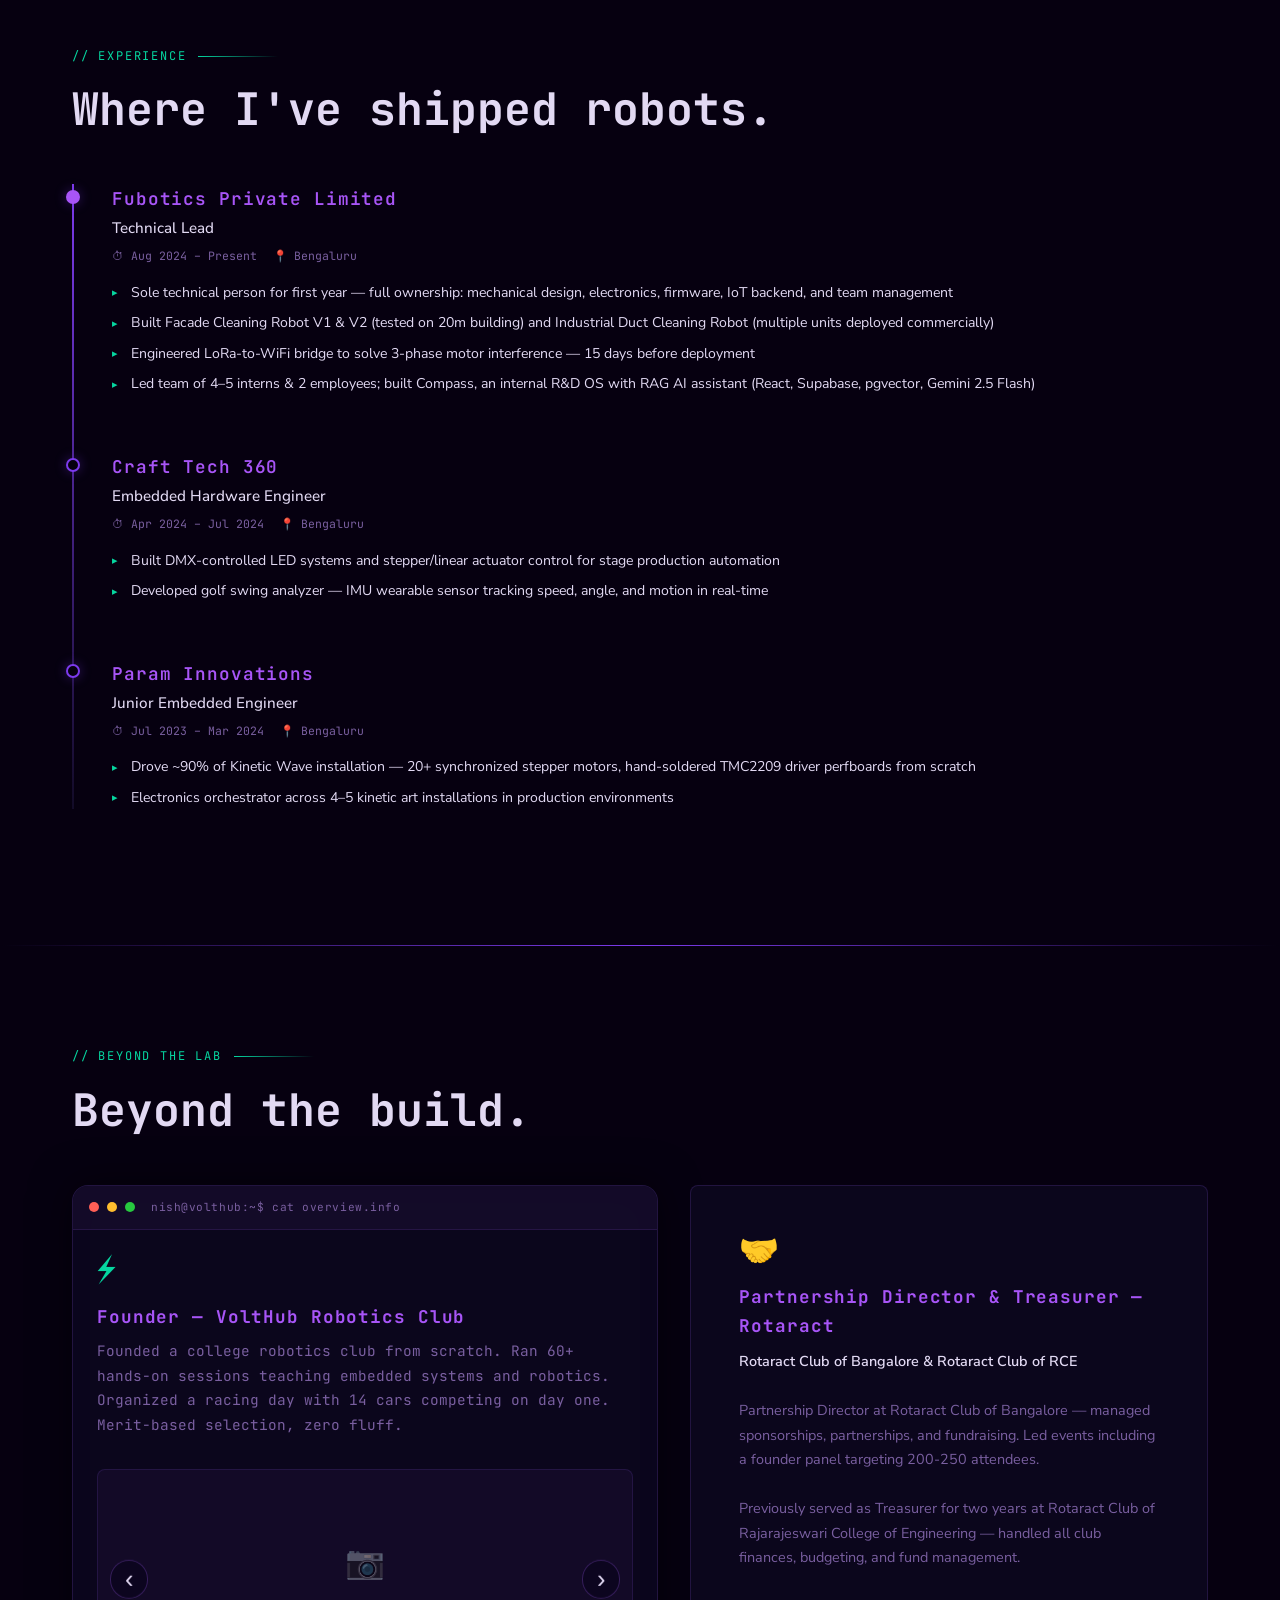
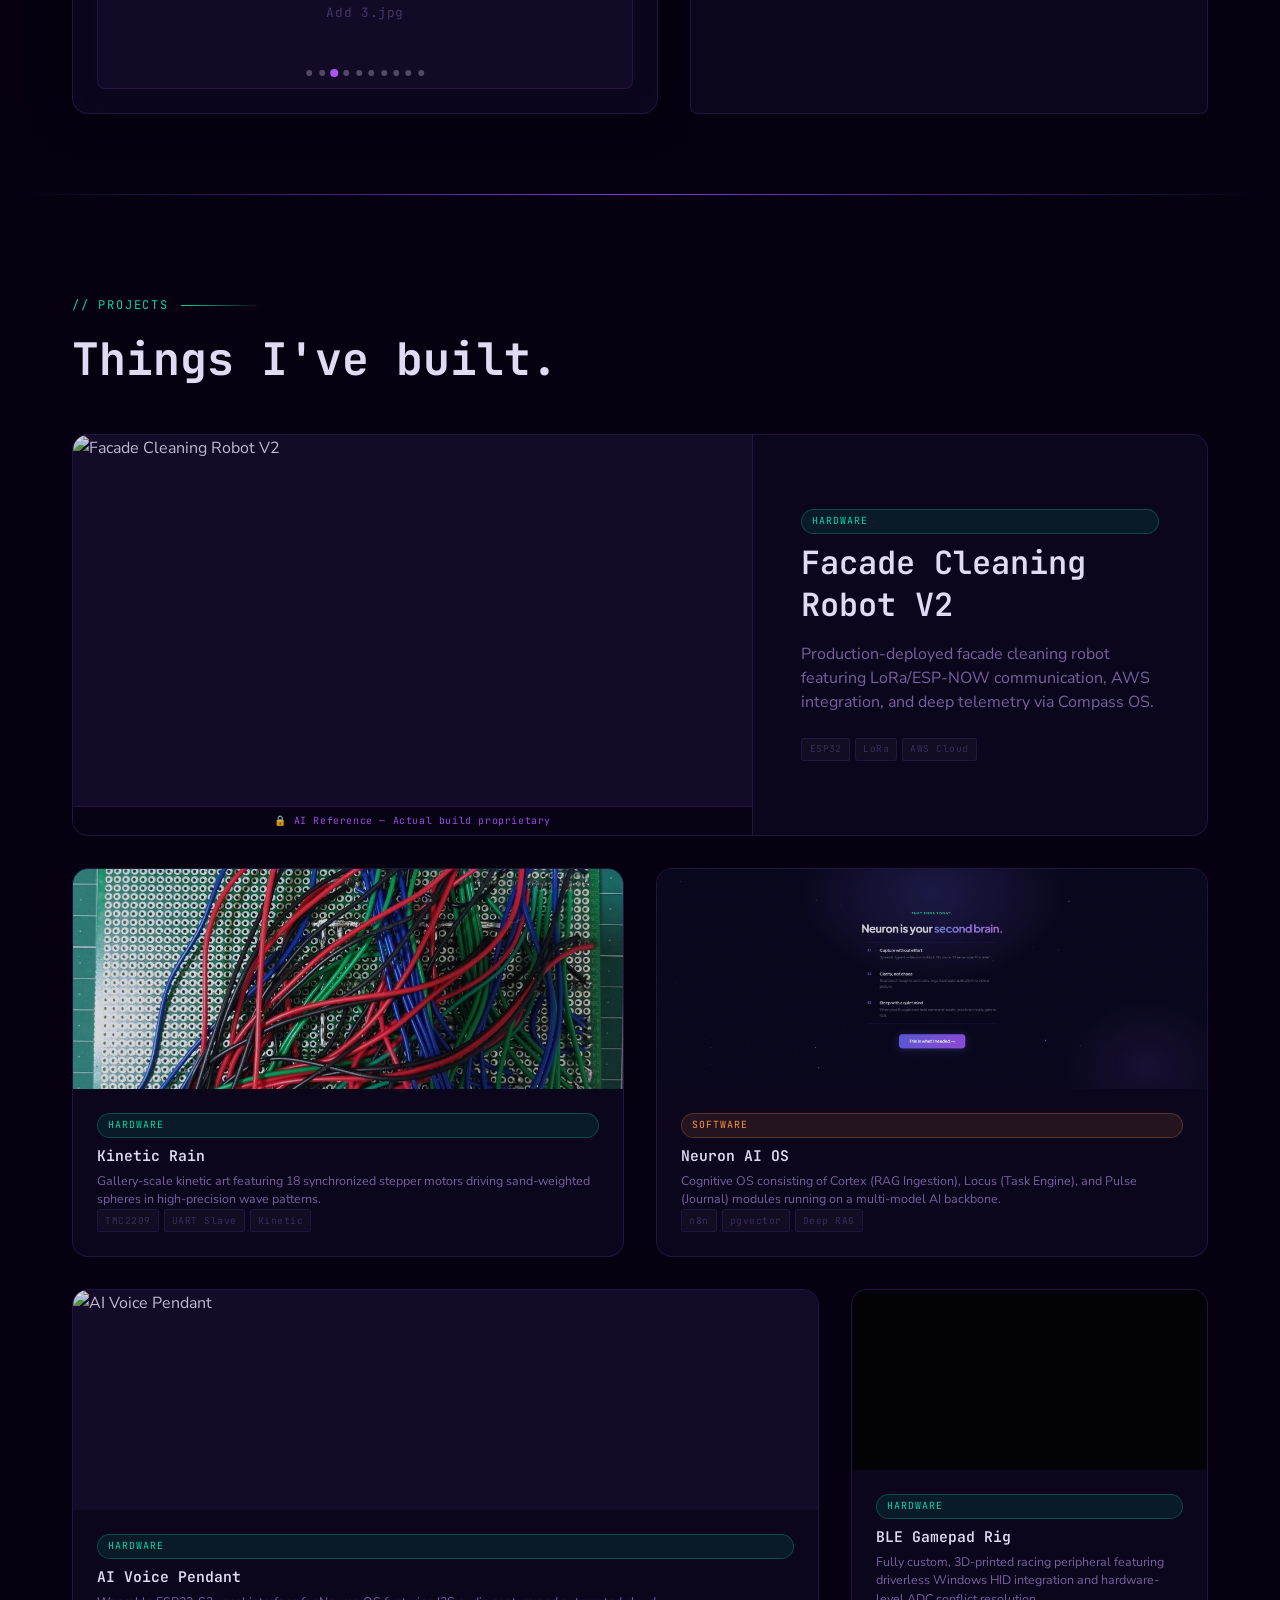
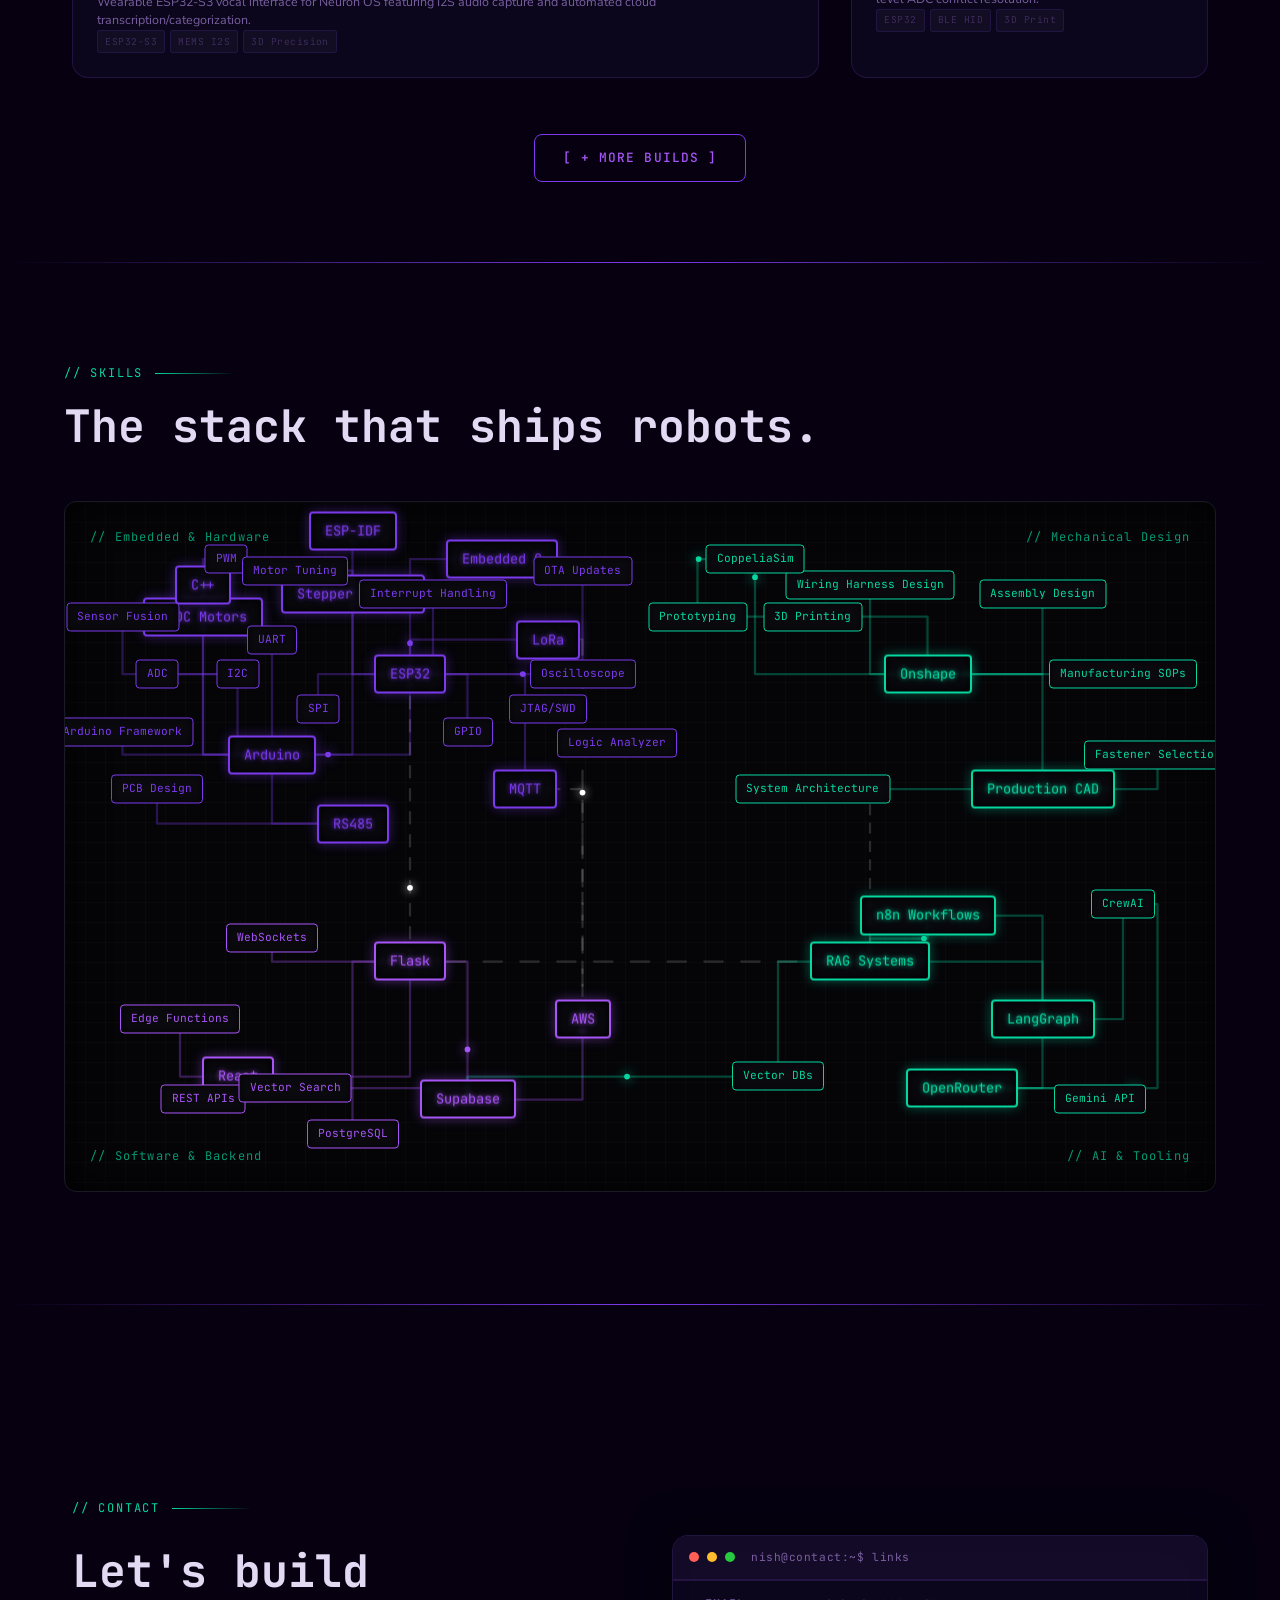
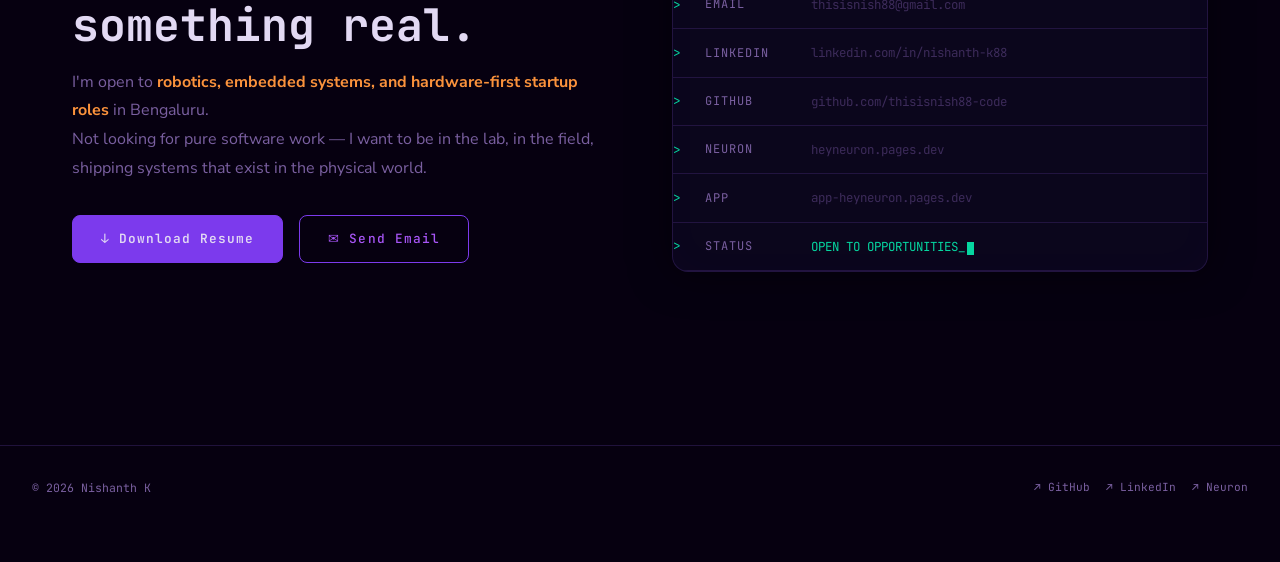
==== commit 80953160: "Update job title, Facade V2 description, PCB skills (CoppeliaSim/n8n), fix OpenRouter trace, split N" ====
--- a/index.html
+++ b/index.html
@@ -216,7 +216,7 @@
         <div class="timeline-item">
           <div class="timeline-dot"></div>
           <div class="timeline-company">Craft Tech 360</div>
-          <div class="timeline-role">Embedded Engineer Intern</div>
+          <div class="timeline-role">Embedded Hardware Engineer</div>
           <div class="timeline-meta">
             <span>⏱ Apr 2024 – Jul 2024</span>
             <span>📍 Bengaluru</span>
@@ -345,7 +345,9 @@
 
 Key challenge: 3-phase motor interference was blocking LoRa 15 days before deployment. Diagnosed the source, built a custom LoRa-to-WiFi bridge as a workaround, shipped on time.
 
-Actual build is proprietary to Fubotics. Images are reference renders. Real footage available on request."
+Actual build is proprietary to Fubotics. Images are reference renders. Real footage available on request.
+
+Simulated dual-gantry cable kinematics and tilt analysis with force sensors in CoppeliaSim prior to physical deployment."
           data-tech="ESP32, LoRa, ESP-NOW, Embedded C, MQTT, Mosquitto, AWS, Flask, Razorpay, Compass Integration, REST API">
           <div class="project-light"></div>
           <div class="project-thumb">
@@ -540,6 +542,8 @@
             <path id="t-3d-proto" class="pcb-trace trace-mech" data-nodes="3dprint proto" pathLength="100" d="M650 100 L550 100" />
             <path id="t-on-assem" class="pcb-trace trace-mech" data-nodes="onshape assem" pathLength="100" d="M750 150 L850 150 L850 80" />
             <path id="t-cad-fast" class="pcb-trace trace-mech" data-nodes="cad fast" pathLength="100" d="M850 250 L950 250 L950 220" />
+            <path id="t-on-coppelia" class="pcb-trace trace-mech" data-nodes="onshape coppelia" pathLength="100" d="M750 150 L600 150 L600 50" />
+            <path id="t-coppelia-proto" class="pcb-trace trace-mech" data-nodes="coppelia proto" pathLength="100" d="M600 50 L550 50 L550 100" />
 
             <!-- Software Lines -->
             <path id="t-react-flask" class="pcb-trace trace-sw" data-nodes="react flask" pathLength="100" d="M150 500 L300 500 L300 400" />
@@ -556,7 +560,11 @@
             <path id="t-lang-or" class="pcb-trace trace-ai" data-nodes="langgraph openrouter" pathLength="100" d="M850 450 L850 510 L780 510" />
             <path id="t-rag-vec" class="pcb-trace trace-ai" data-nodes="rag vectors" pathLength="100" d="M700 400 L620 400 L620 500" />
             <path id="t-lang-crew" class="pcb-trace trace-ai" data-nodes="langgraph crewai" pathLength="100" d="M850 450 L920 450 L920 350" />
-            <path id="t-or-gem" class="pcb-trace trace-ai" data-nodes="openrouter gemini" pathLength="100" d="M780 550 L780 520 L900 520" />
+            <path id="t-or-gem" class="pcb-trace trace-ai" data-nodes="openrouter gemini" pathLength="100" d="M780 510 L900 510 L900 520" />
+            <path id="t-rag-n8n" class="pcb-trace trace-ai" data-nodes="rag n8n" pathLength="100" d="M700 400 L700 380 L750 380 L750 360" />
+            <path id="t-n8n-lang" class="pcb-trace trace-ai" data-nodes="n8n langgraph" pathLength="100" d="M750 360 L850 360 L850 450" />
+            <path id="t-vec-supa" class="pcb-trace trace-ai" data-nodes="vectors supabase" pathLength="100" d="M620 500 L350 500 L350 520" />
+            <path id="t-crew-or" class="pcb-trace trace-ai" data-nodes="crewai openrouter" pathLength="100" d="M920 350 L950 350 L950 510 L780 510" />
 
             <!-- Pulse Dots -->
             <circle r="2.5" class="pulse-dot pulse-hw"><animateMotion dur="4s" repeatCount="indefinite"><mpath href="#t-esp-lora"/></animateMotion></circle>
@@ -569,6 +577,12 @@
             <circle r="2.5" class="pulse-dot pulse-sw"><animateMotion dur="4.5s" repeatCount="indefinite"><mpath href="#t-supa-aws"/></animateMotion></circle>
             <circle r="2.5" class="pulse-dot pulse-ai"><animateMotion dur="4s" repeatCount="indefinite"><mpath href="#t-rag-lang"/></animateMotion></circle>
             <circle r="2.5" class="pulse-dot pulse-ai"><animateMotion dur="5s" repeatCount="indefinite"><mpath href="#t-lang-or"/></animateMotion></circle>
+            <circle r="2.5" class="pulse-dot pulse-mech"><animateMotion dur="4.5s" repeatCount="indefinite"><mpath href="#t-on-coppelia"/></animateMotion></circle>
+            <circle r="2.5" class="pulse-dot pulse-mech"><animateMotion dur="3.5s" repeatCount="indefinite"><mpath href="#t-coppelia-proto"/></animateMotion></circle>
+            <circle r="2.5" class="pulse-dot pulse-ai"><animateMotion dur="5s" repeatCount="indefinite"><mpath href="#t-rag-n8n"/></animateMotion></circle>
+            <circle r="2.5" class="pulse-dot pulse-ai"><animateMotion dur="4s" repeatCount="indefinite"><mpath href="#t-n8n-lang"/></animateMotion></circle>
+            <circle r="2.5" class="pulse-dot pulse-ai"><animateMotion dur="6s" repeatCount="indefinite"><mpath href="#t-vec-supa"/></animateMotion></circle>
+            <circle r="2.5" class="pulse-dot pulse-ai"><animateMotion dur="5.5s" repeatCount="indefinite"><mpath href="#t-crew-or"/></animateMotion></circle>
           </svg>
 
           <div class="pcb-nodes">
@@ -609,6 +623,7 @@
             <!-- Added Mechanical Nodes -->
             <div class="pcb-node node-mech" data-id="wire" data-cat="Mechanical Design" style="left: 70%; top: 12%">Wiring Harness Design</div>
             <div class="pcb-node node-mech" data-id="proto" data-cat="Mechanical Design" style="left: 55%; top: 16.66%">Prototyping</div>
+            <div class="pcb-node node-mech" data-id="coppelia" data-cat="Mechanical Design" style="left: 60%; top: 8.33%">CoppeliaSim</div>
             <div class="pcb-node node-mech" data-id="assem" data-cat="Mechanical Design" style="left: 85%; top: 13.33%">Assembly Design</div>
             <div class="pcb-node node-mech" data-id="fast" data-cat="Mechanical Design" style="left: 95%; top: 36.66%">Fastener Selection</div>
             
@@ -763,10 +778,15 @@
                 <span class="contact-row-key">GITHUB</span>
                 <span class="contact-row-val">github.com/thisisnish88-code</span>
               </a>
-              <a href="https://heyneuron.pages.dev" target="_blank" onclick="window.open('https://app-heyneuron.pages.dev', '_blank');" class="contact-row">
+              <a href="https://heyneuron.pages.dev" target="_blank" class="contact-row">
                 <span class="contact-prompt">&gt;</span>
                 <span class="contact-row-key">NEURON</span>
                 <span class="contact-row-val">heyneuron.pages.dev</span>
+              </a>
+              <a href="https://app-heyneuron.pages.dev" target="_blank" class="contact-row">
+                <span class="contact-prompt">&gt;</span>
+                <span class="contact-row-key">APP</span>
+                <span class="contact-row-val">app-heyneuron.pages.dev</span>
               </a>
               <div class="contact-row" style="cursor:default;">
                 <span class="contact-prompt">&gt;</span>
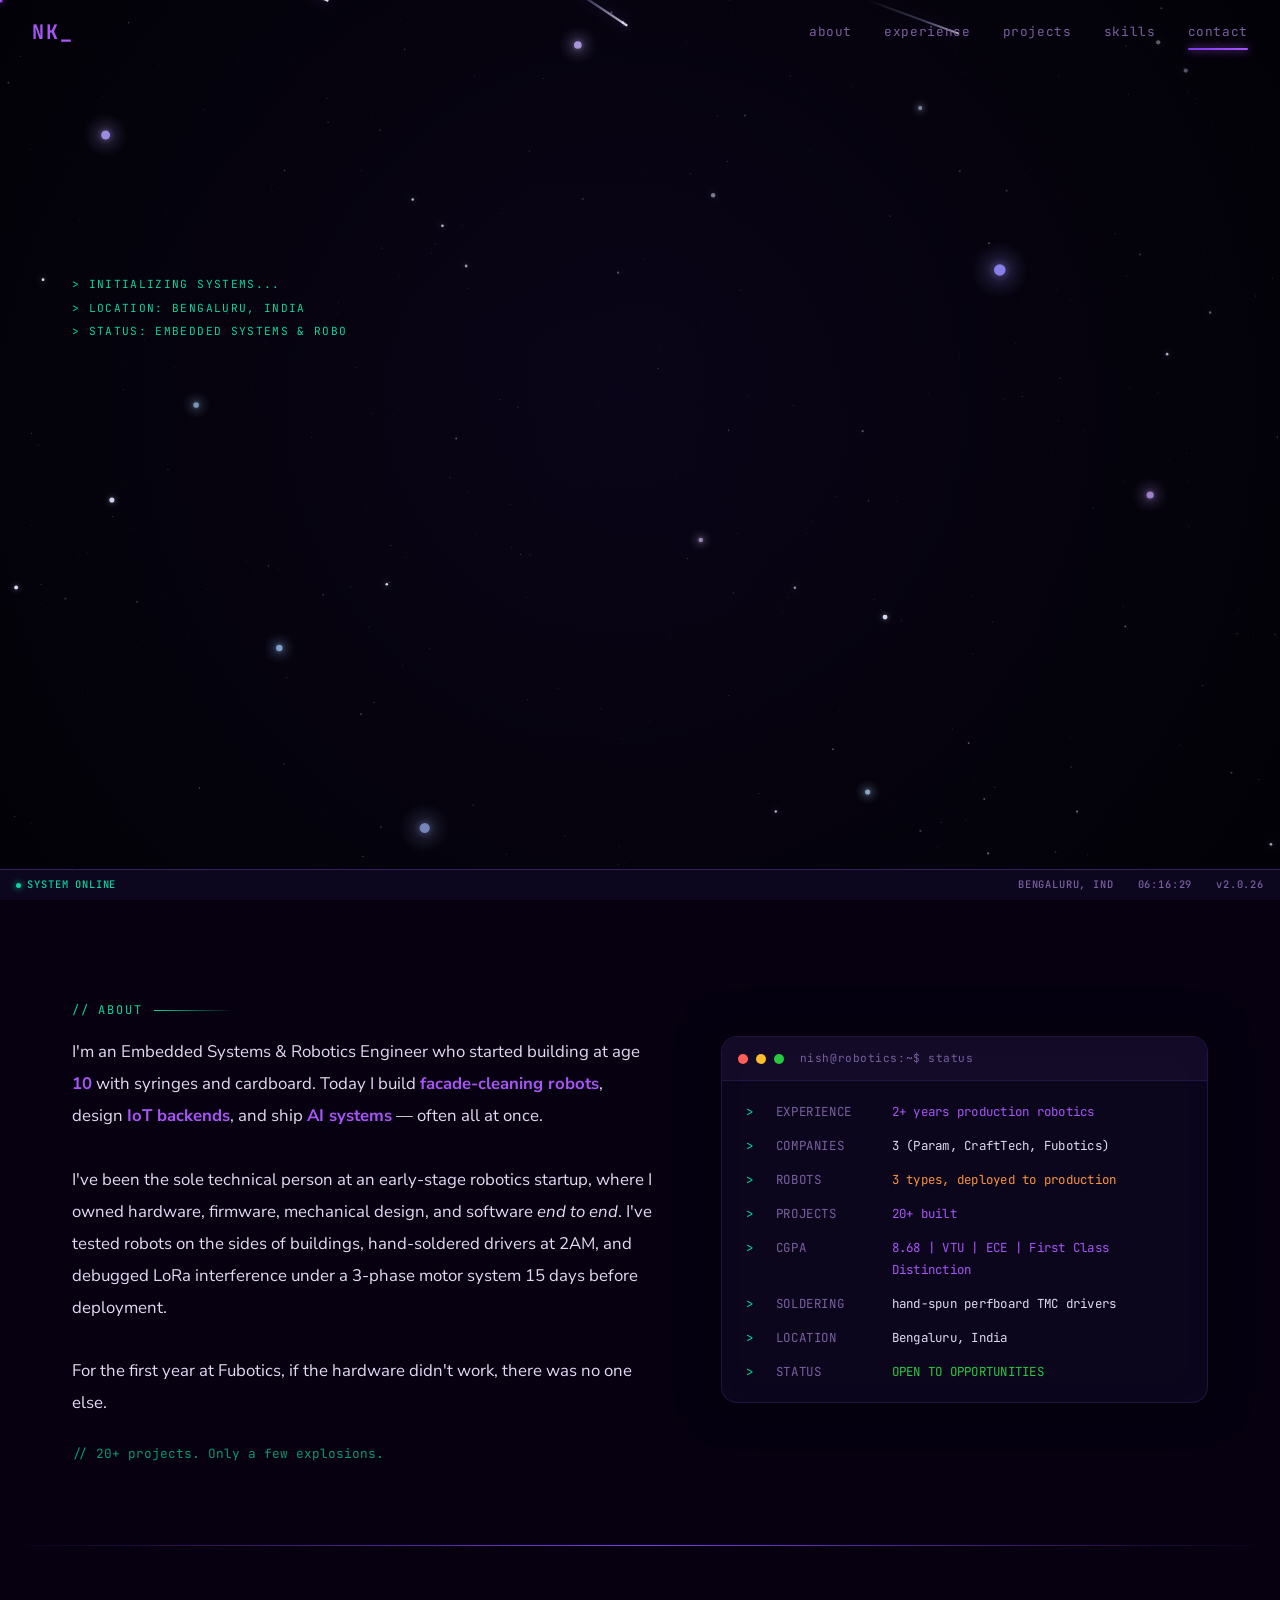
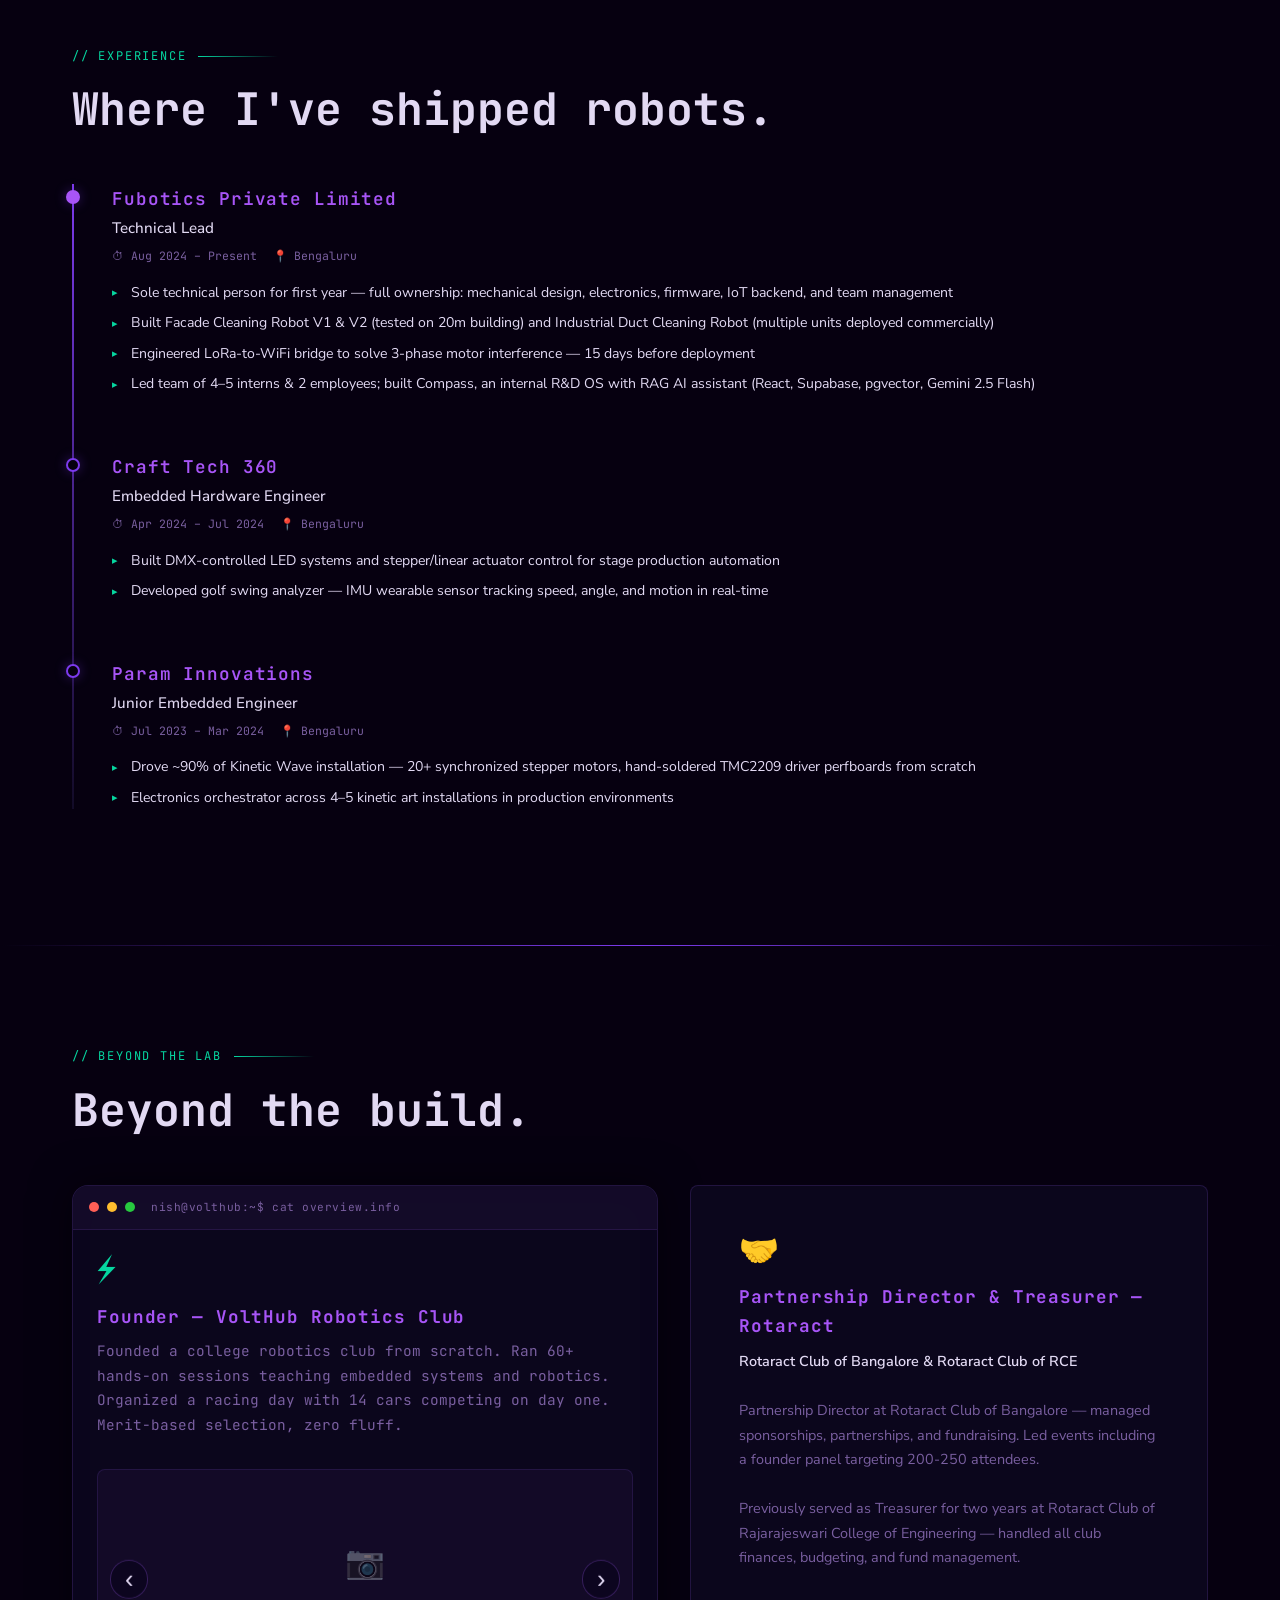
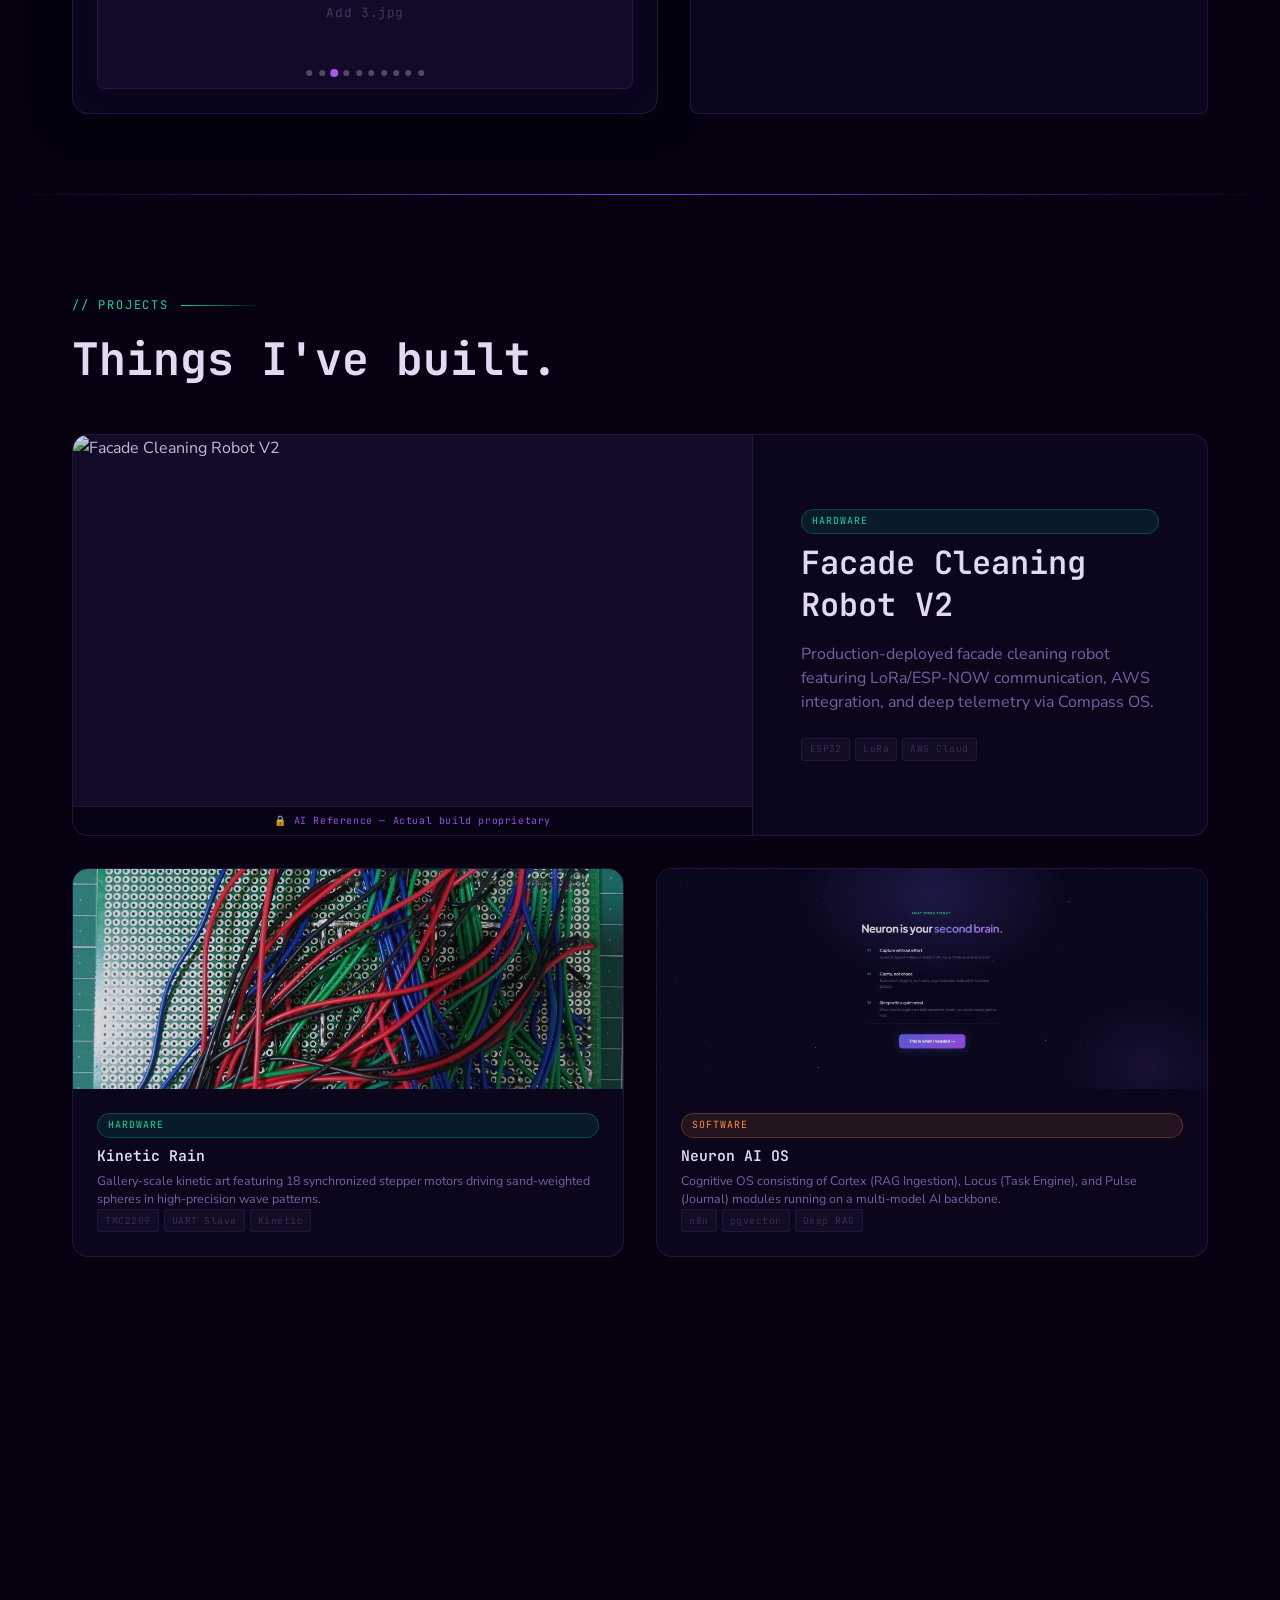
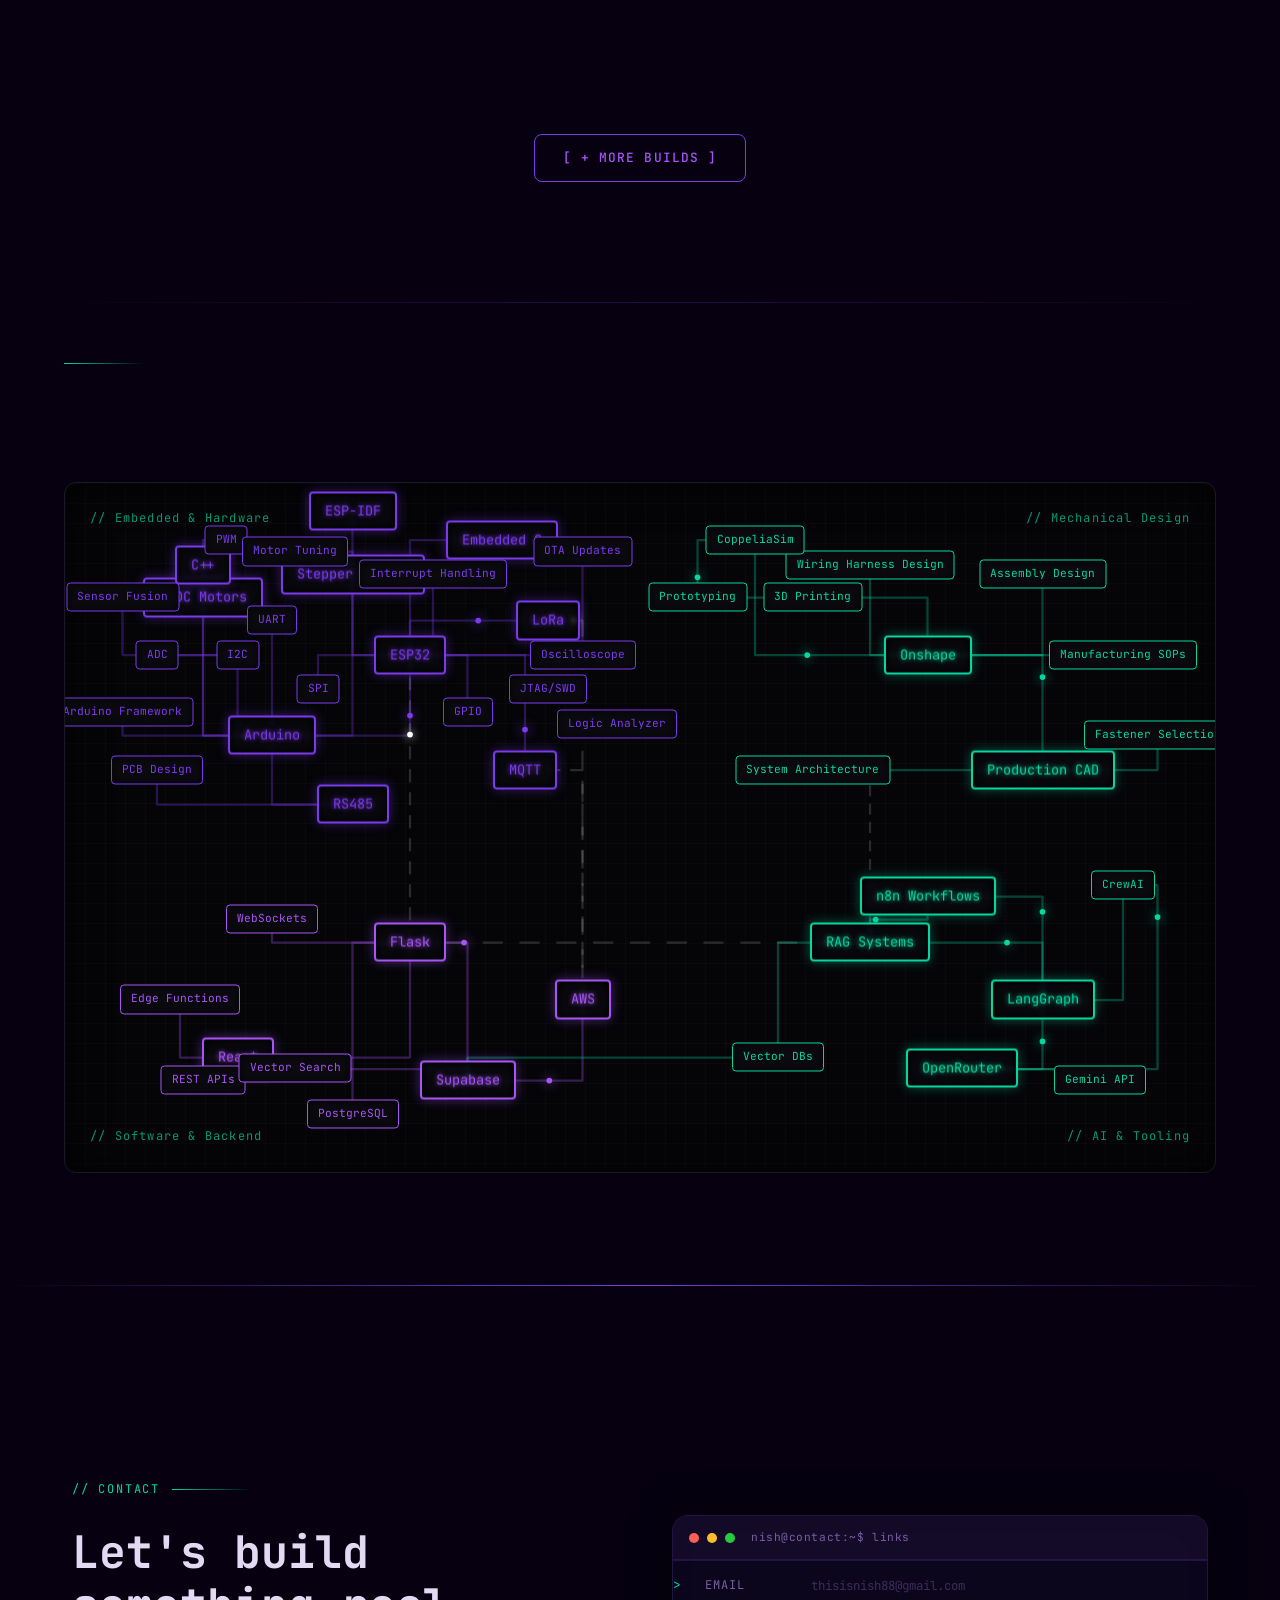
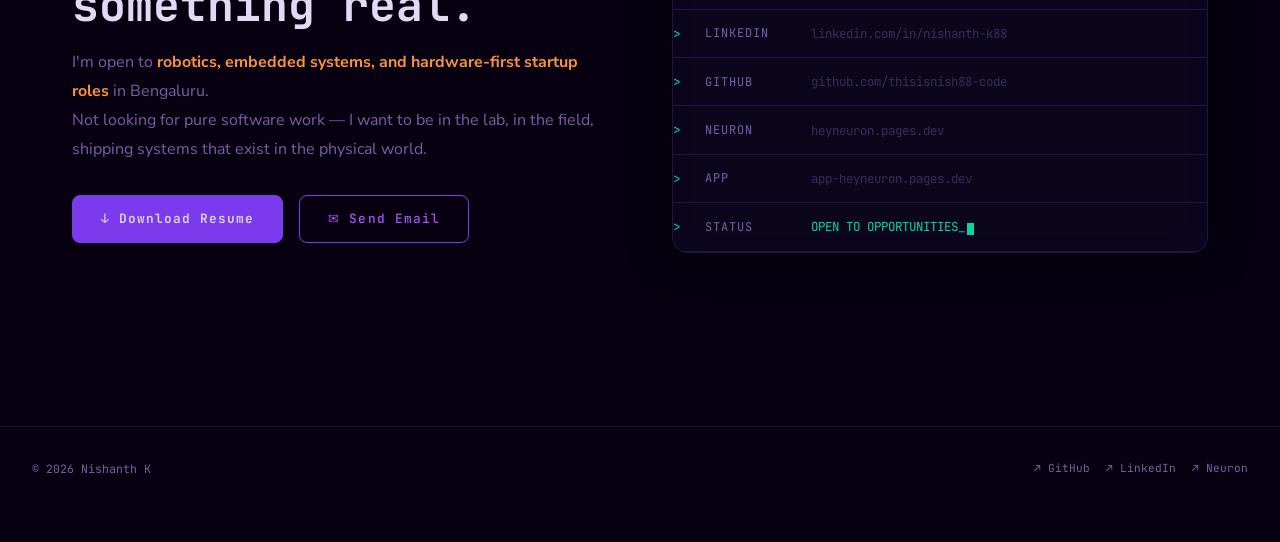
==== commit b7c2bf17: "chore: enable cloudflare web analytics" ====
--- a/index.html
+++ b/index.html
@@ -851,5 +851,6 @@
   </div>
 
   <script src="script.js"></script>
+  <!-- Cloudflare Web Analytics --><script defer src='https://static.cloudflareinsights.com/beacon.min.js' data-cf-beacon='{"token": "15fa384550504940b0d9c2d5b97d750b"}'></script><!-- End Cloudflare Web Analytics -->
 </body>
 </html>
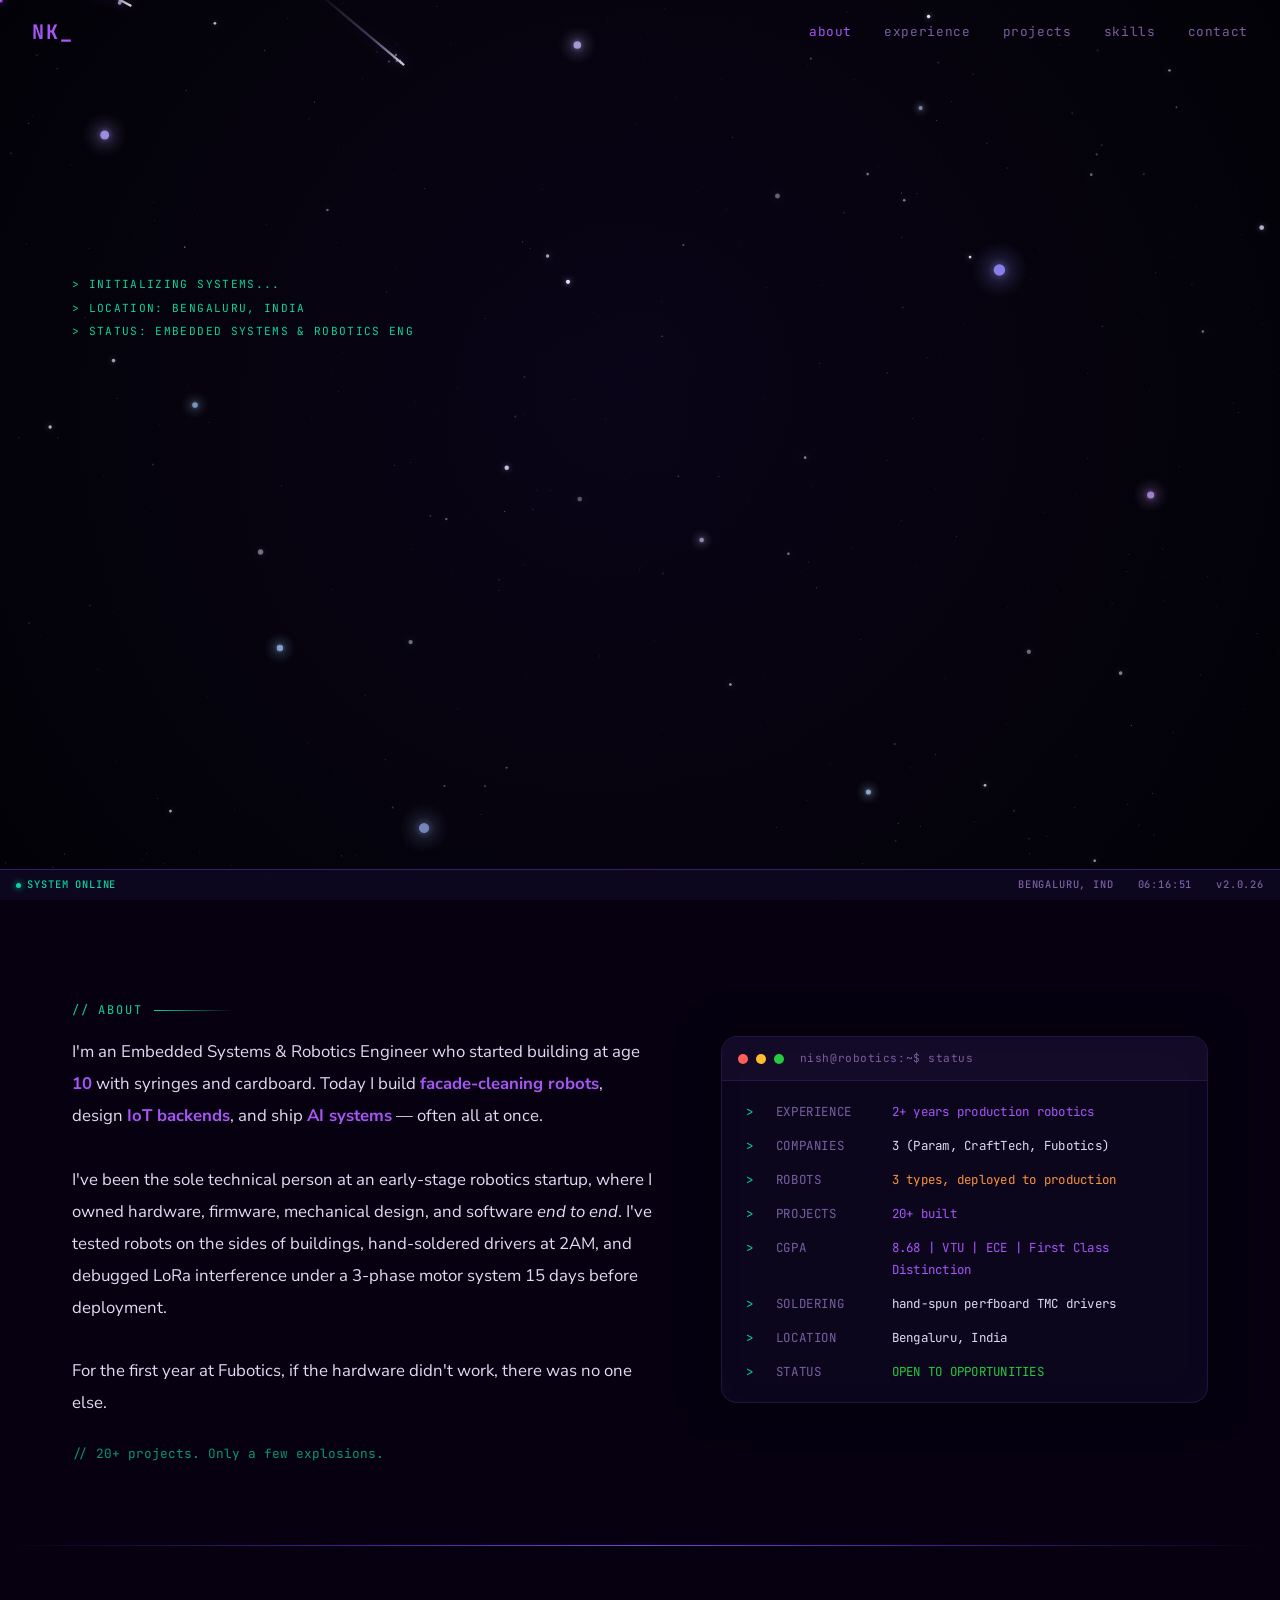
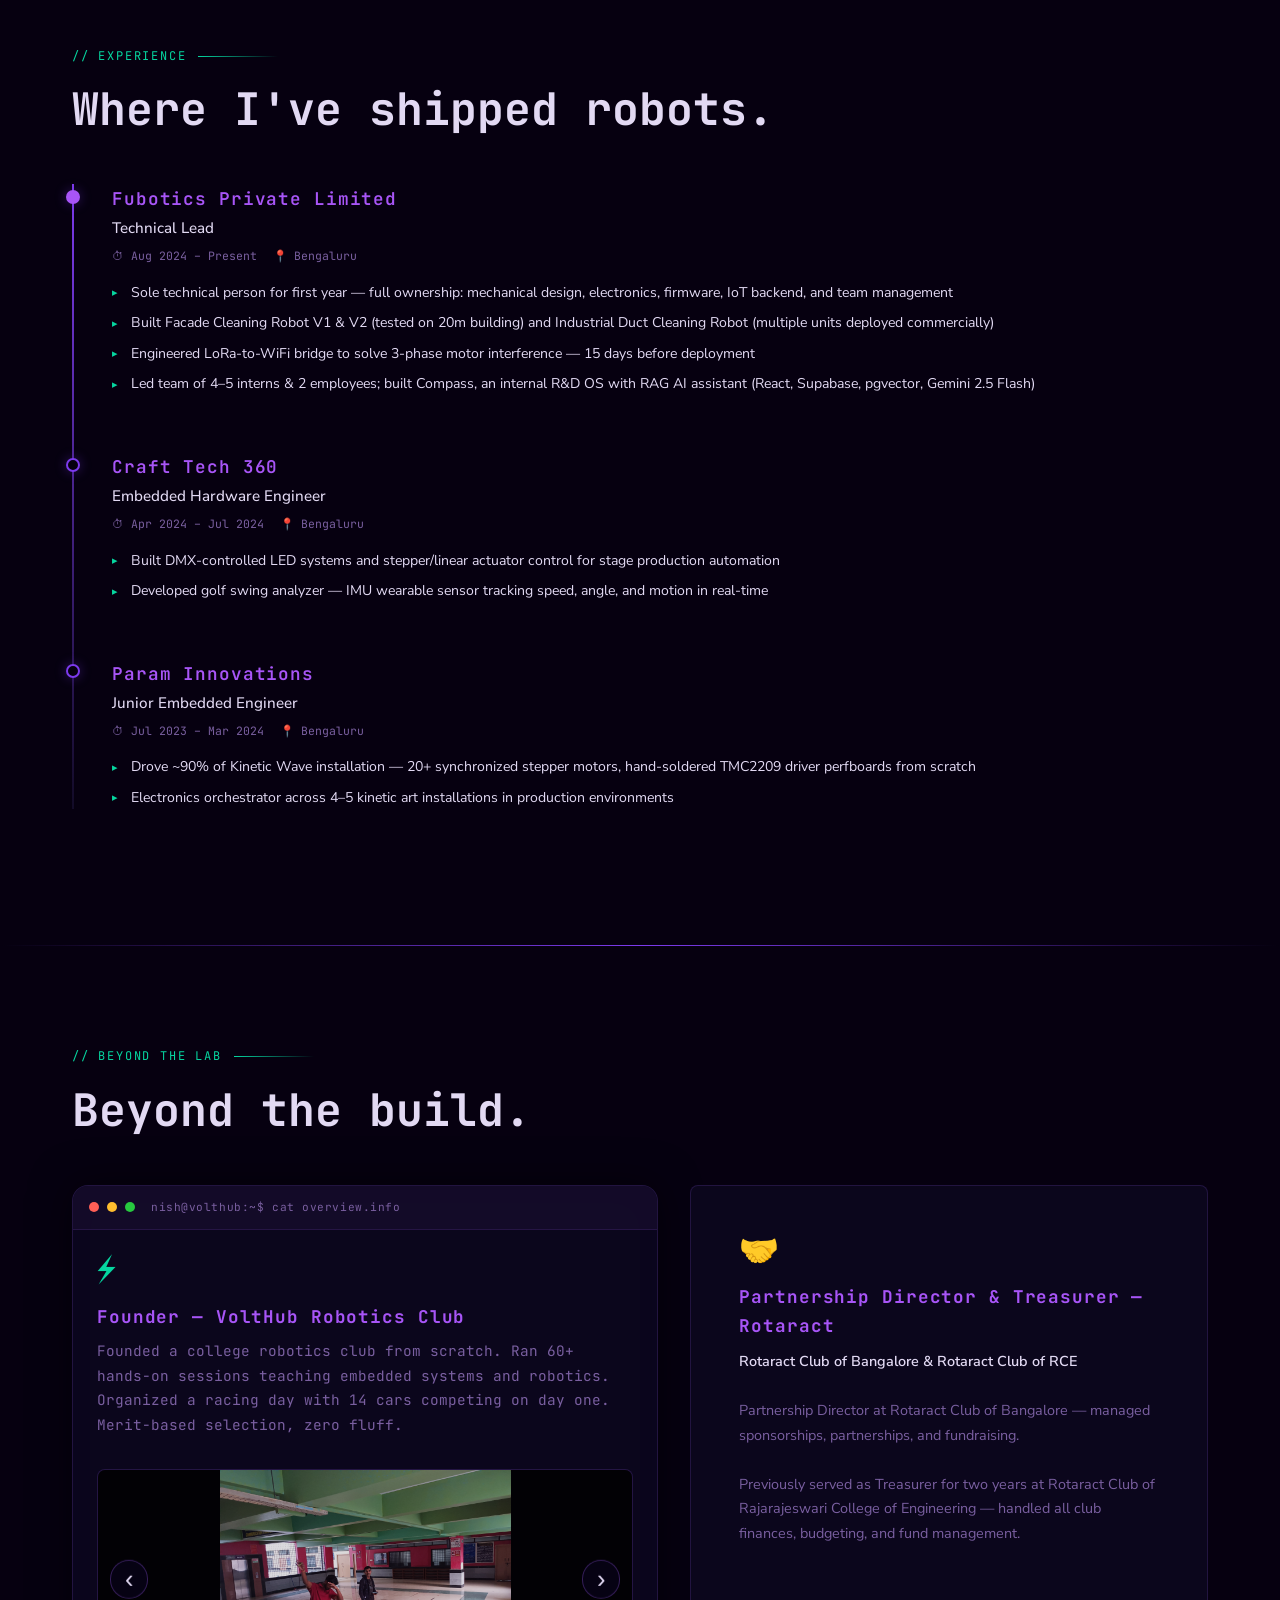
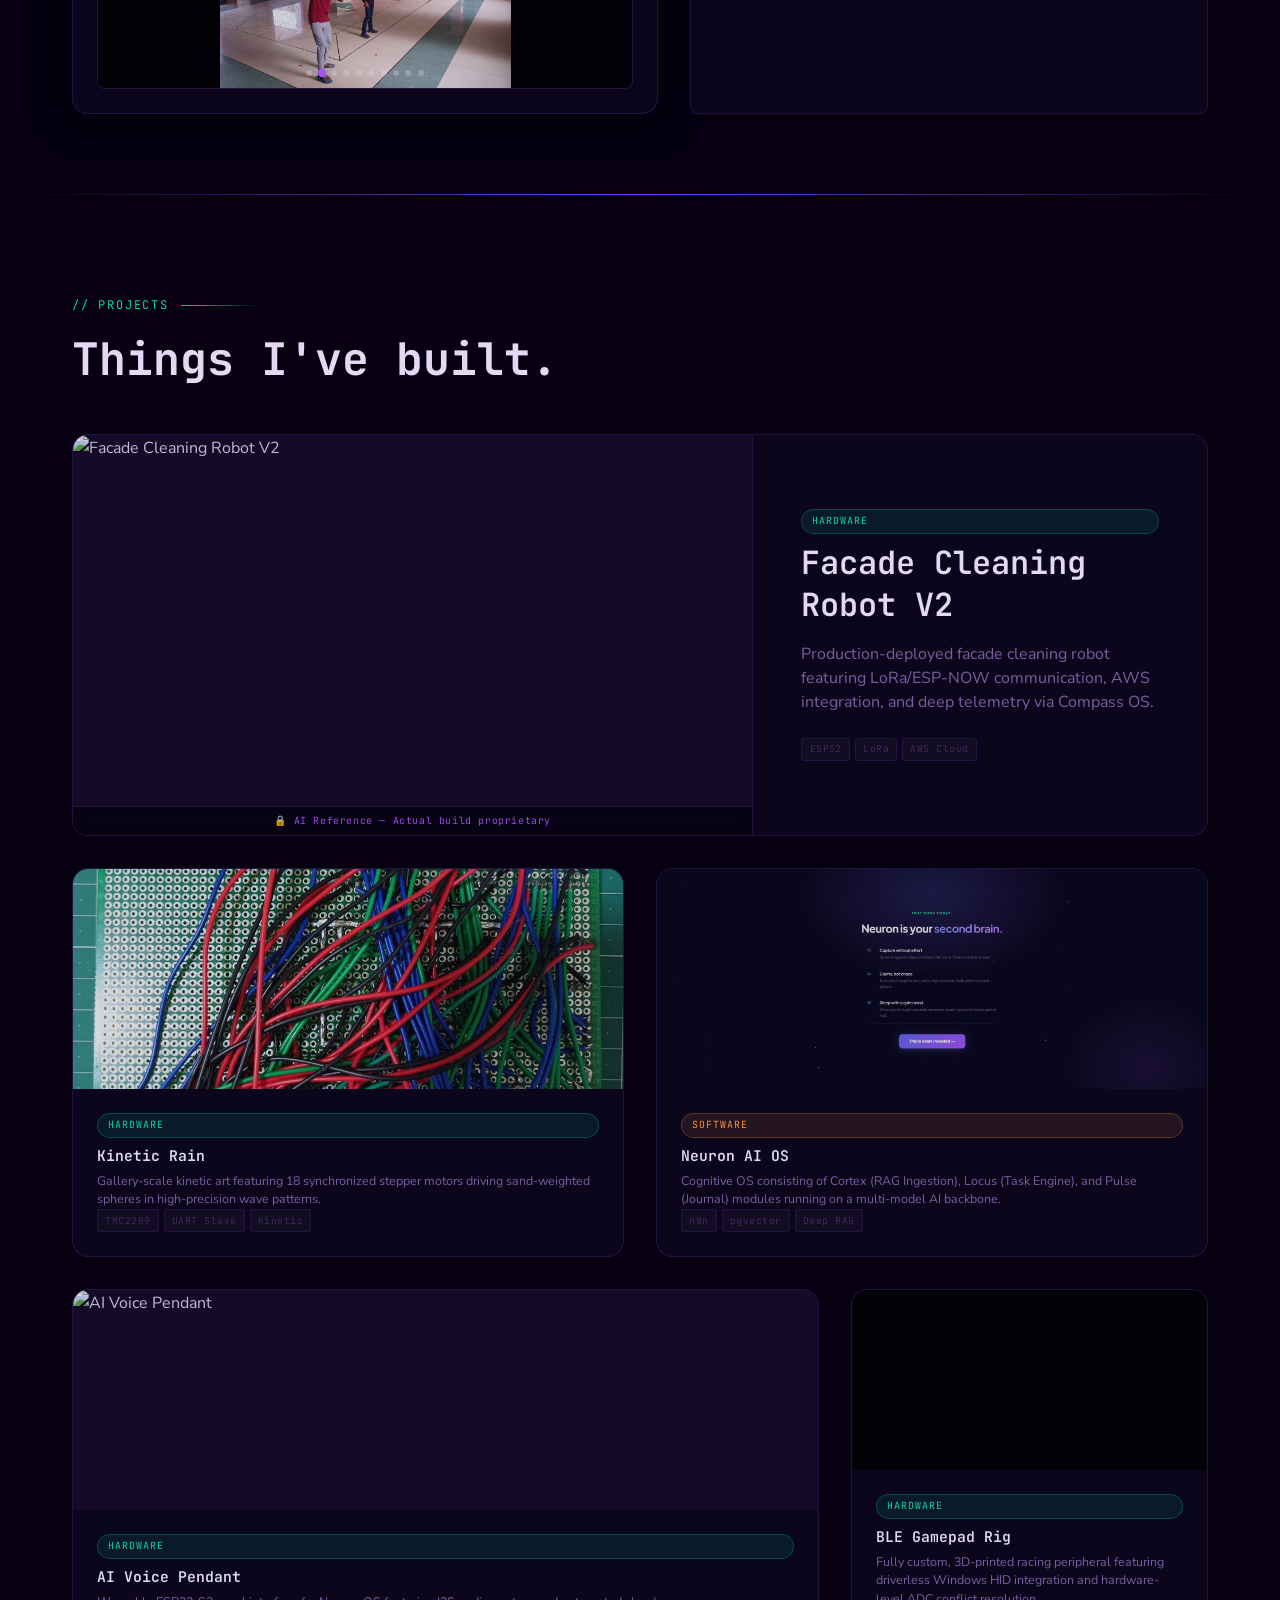
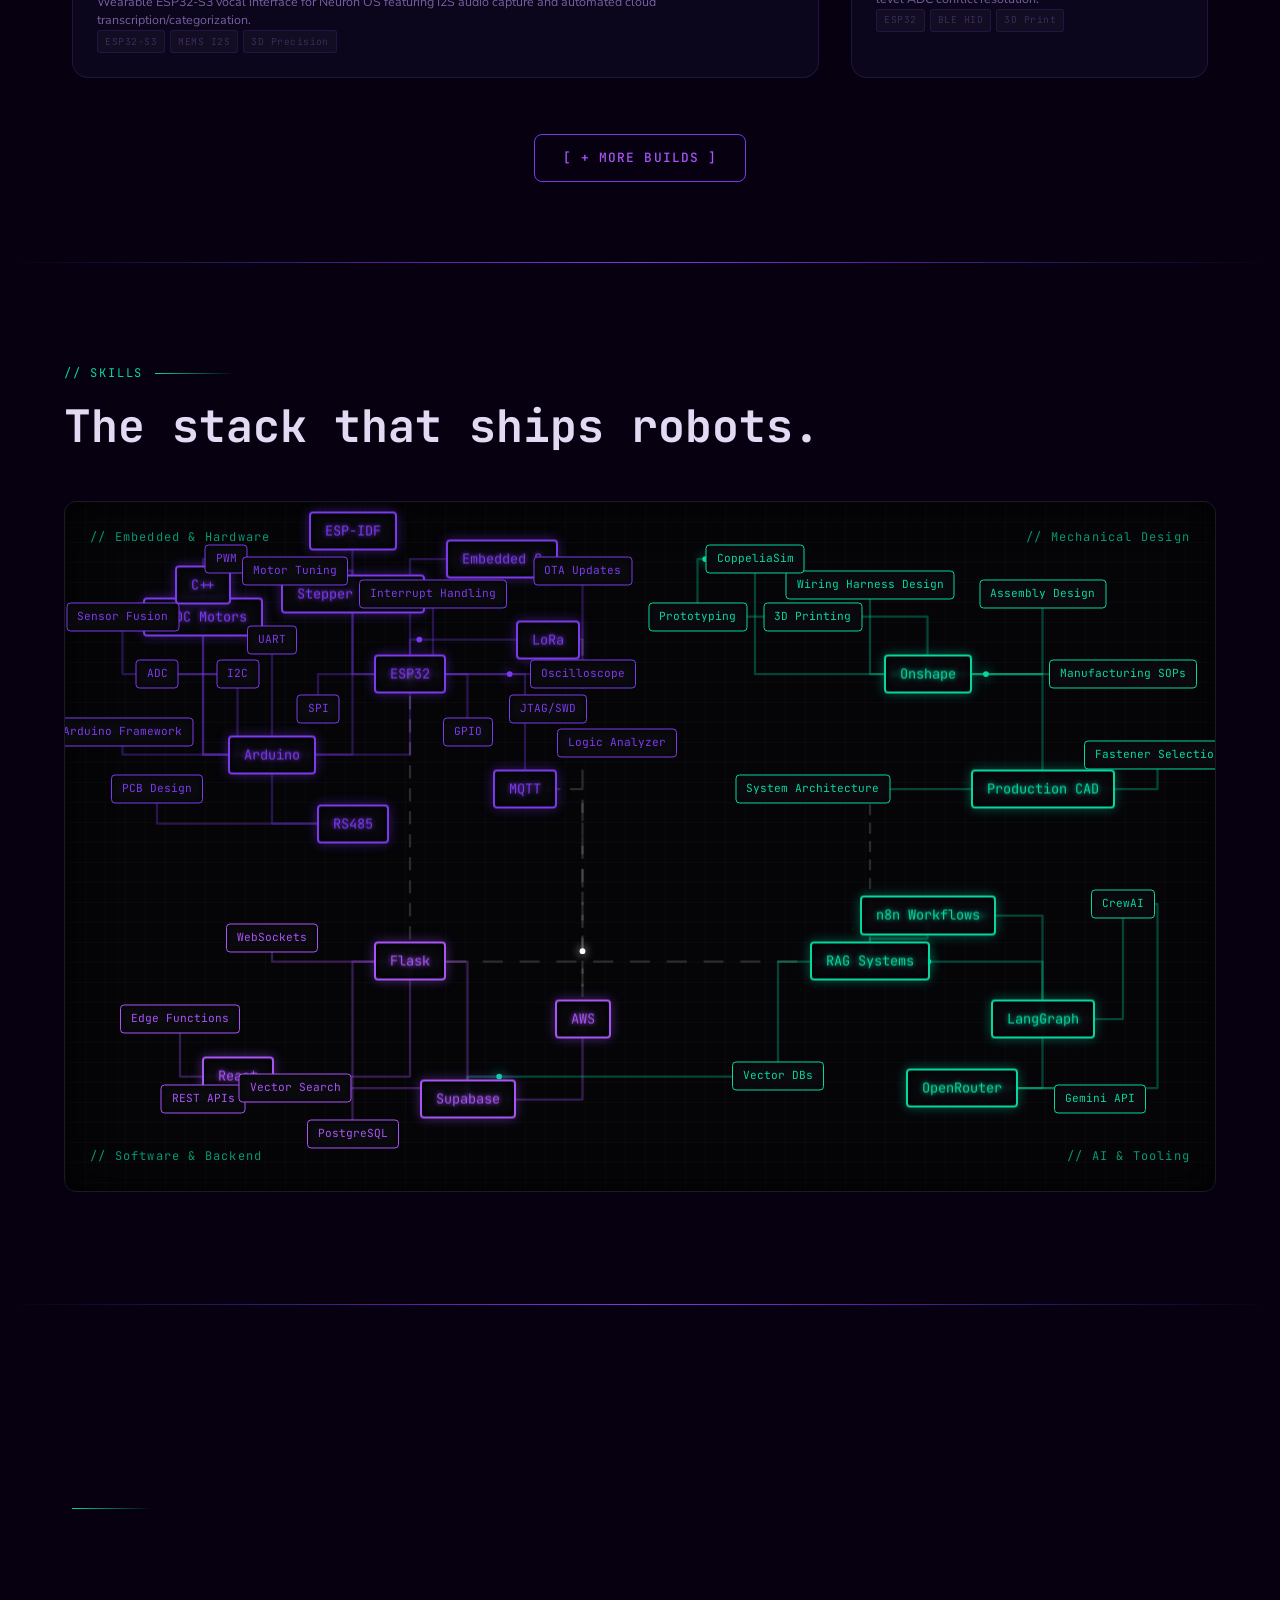
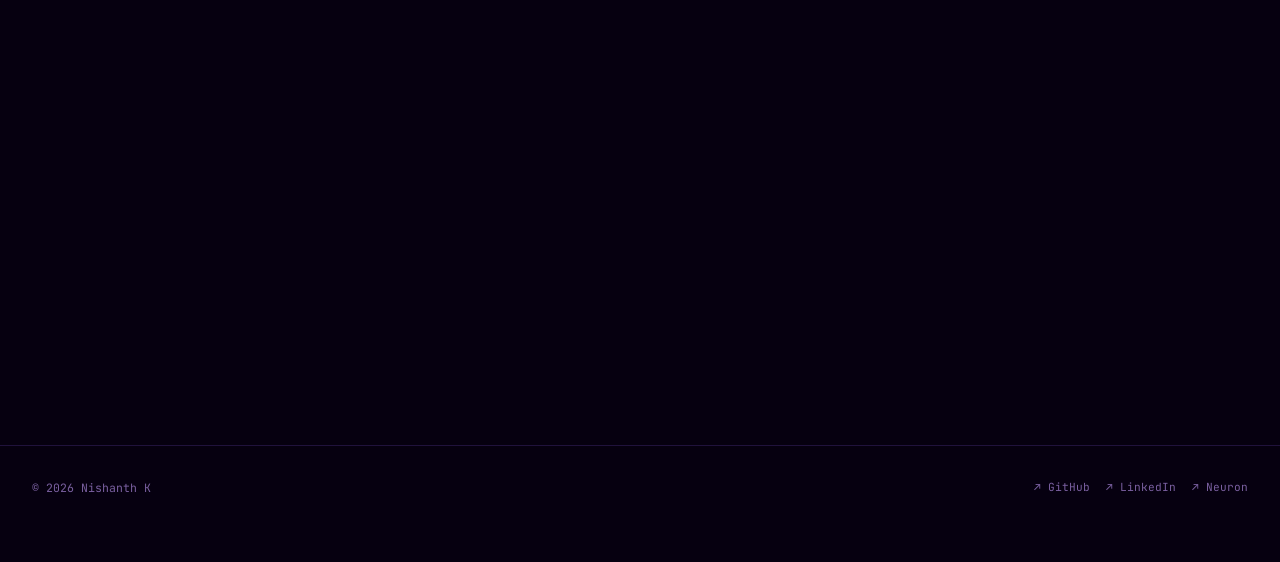
==== commit 2bcb49f8: "content: remove founder panel mention from rotaract description" ====
--- a/index.html
+++ b/index.html
@@ -313,7 +313,7 @@
               <h3 class="beyond-title" style="color:var(--glow);">Partnership Director & Treasurer — Rotaract</h3>
               <p class="beyond-desc">
                 <strong style="color:var(--text);font-weight:600;">Rotaract Club of Bangalore & Rotaract Club of RCE</strong><br/><br/>
-                Partnership Director at Rotaract Club of Bangalore — managed sponsorships, partnerships, and fundraising. Led events including a founder panel targeting 200-250 attendees.<br/><br/>
+                Partnership Director at Rotaract Club of Bangalore — managed sponsorships, partnerships, and fundraising.<br/><br/>
                 Previously served as Treasurer for two years at Rotaract Club of Rajarajeswari College of Engineering — handled all club finances, budgeting, and fund management.
               </p>
             </div>
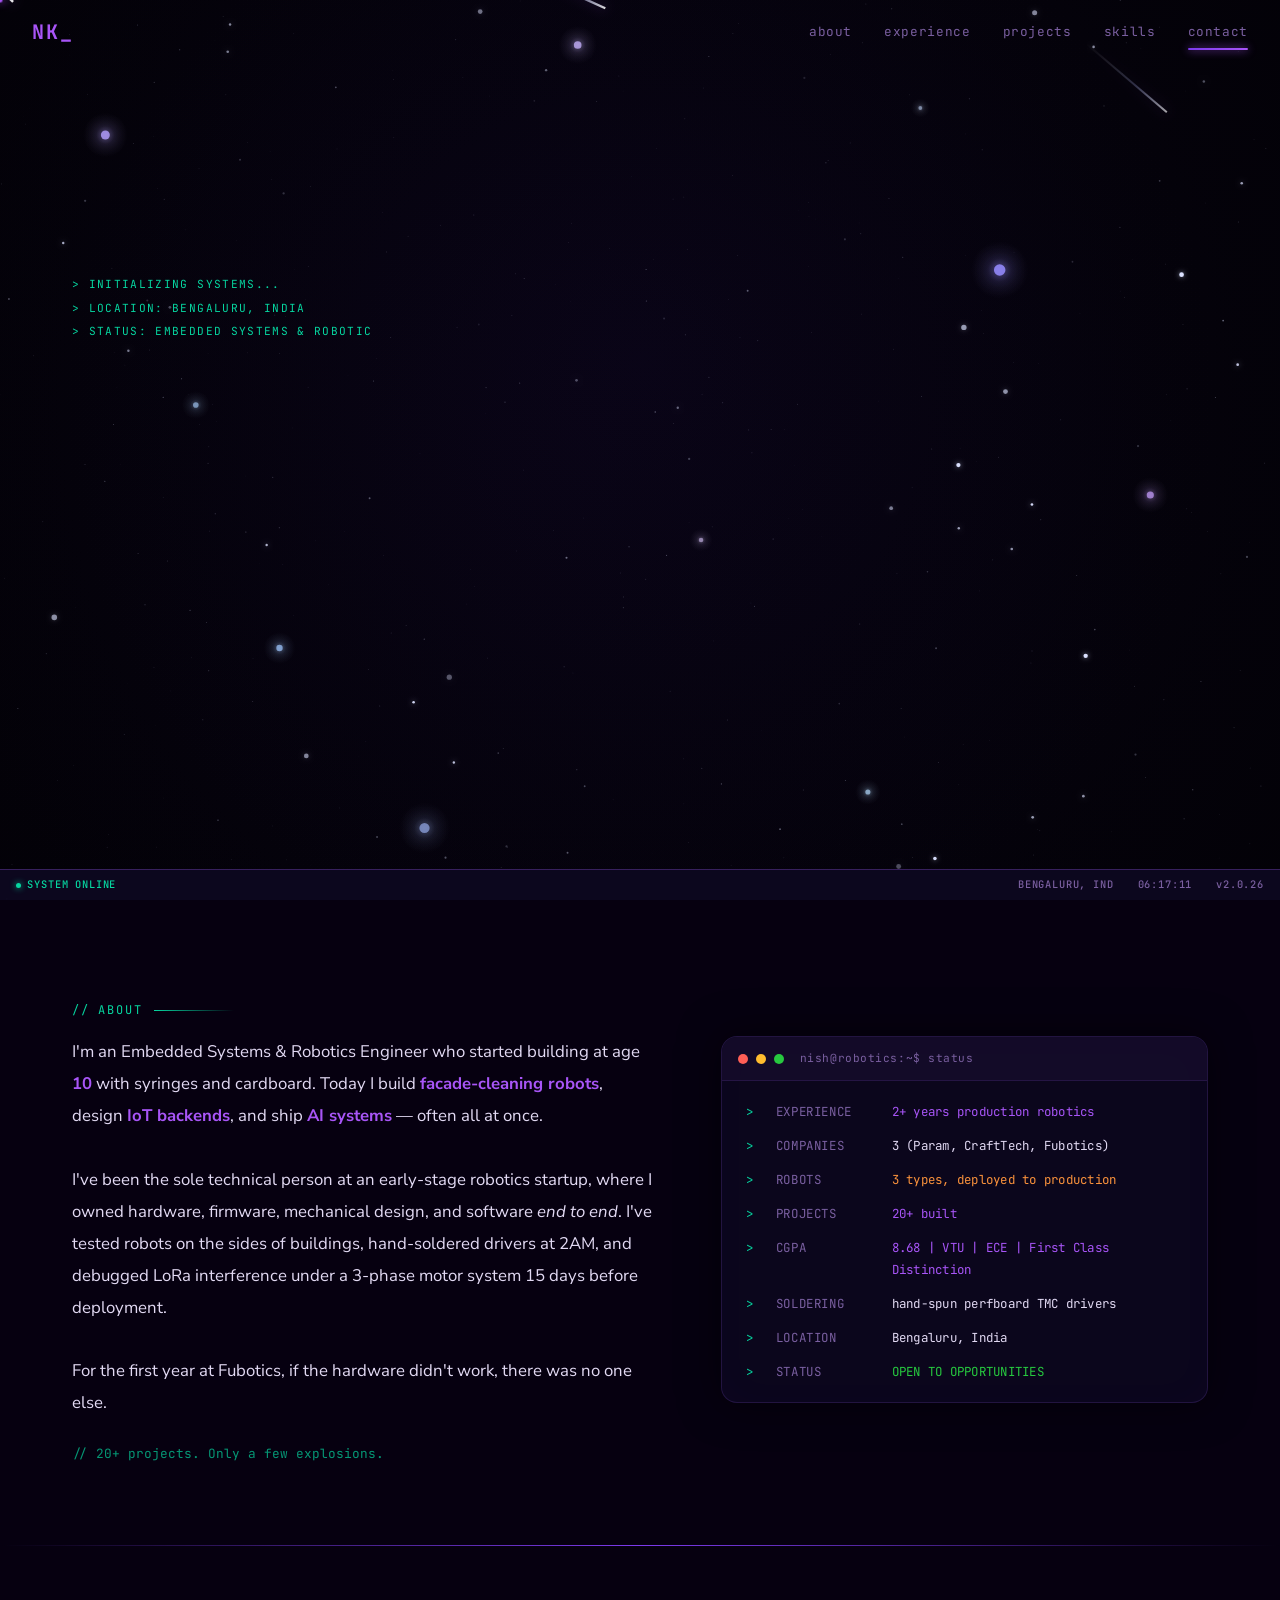
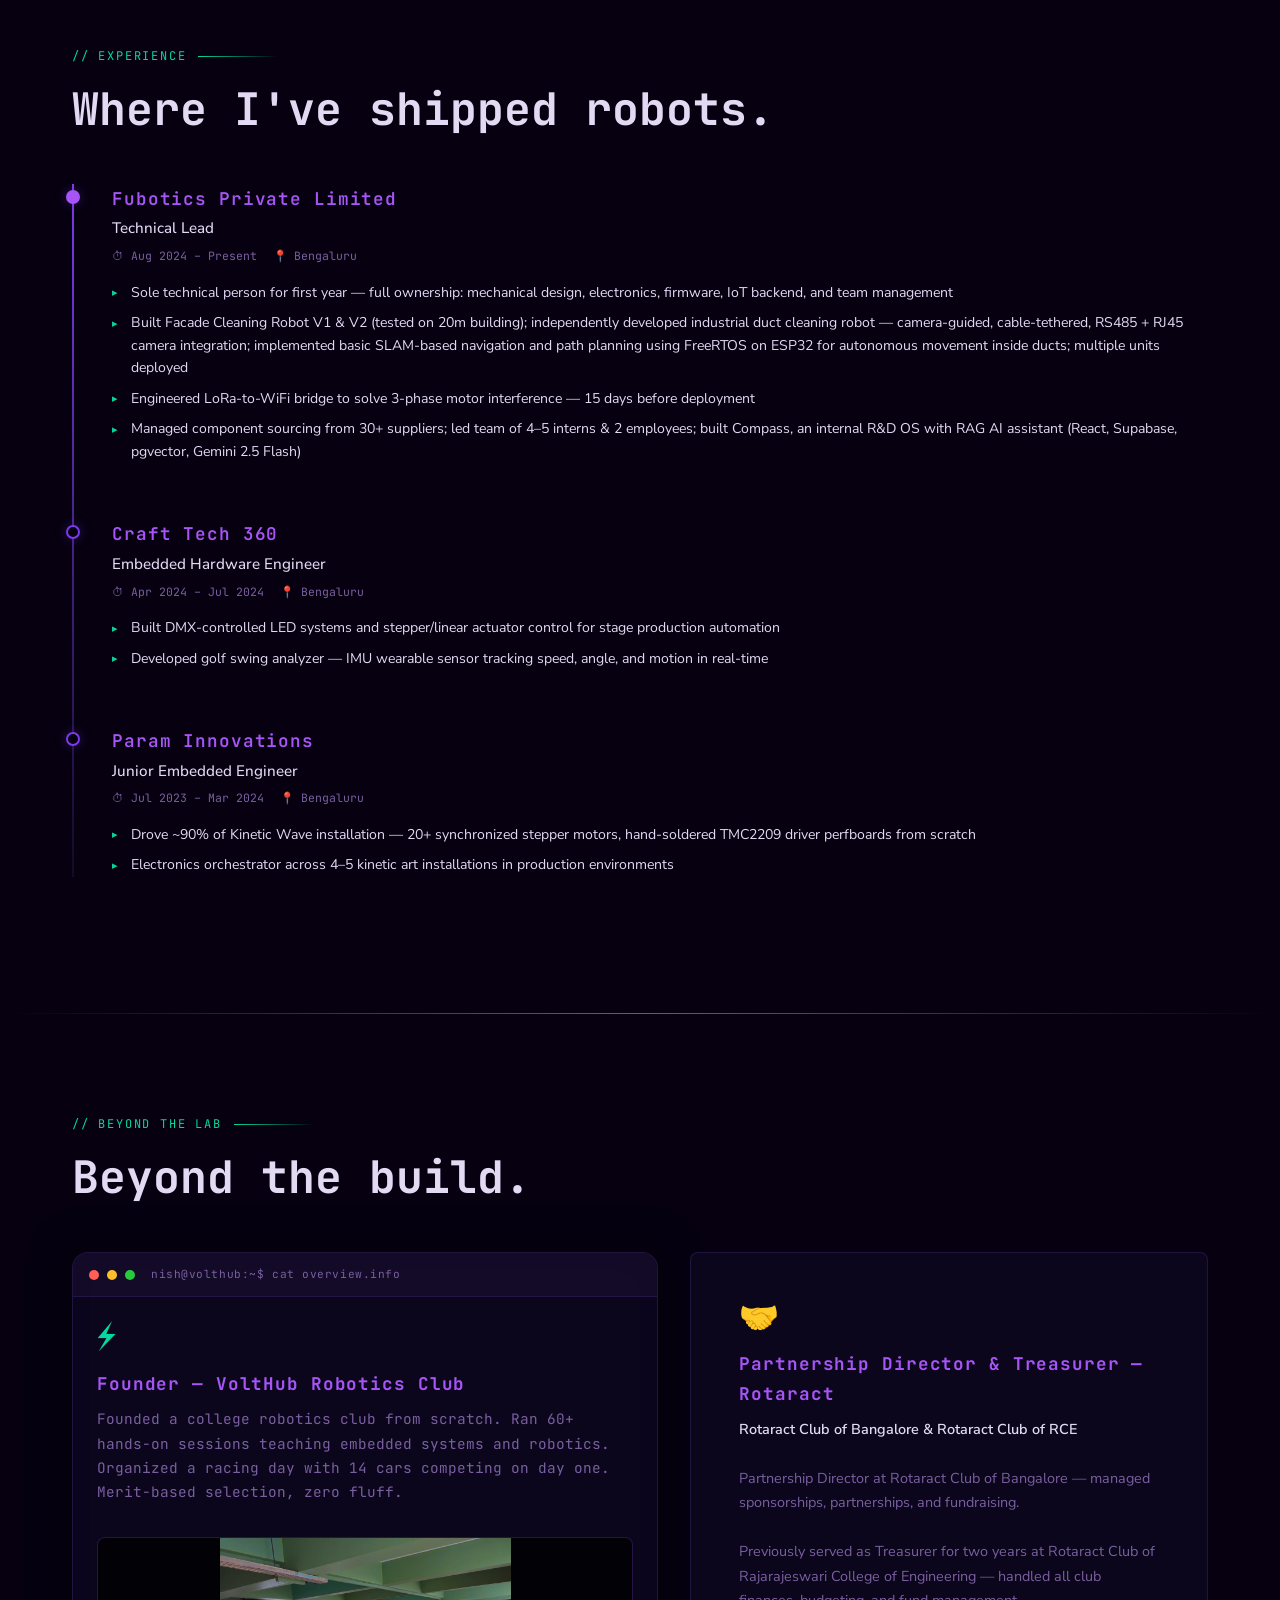
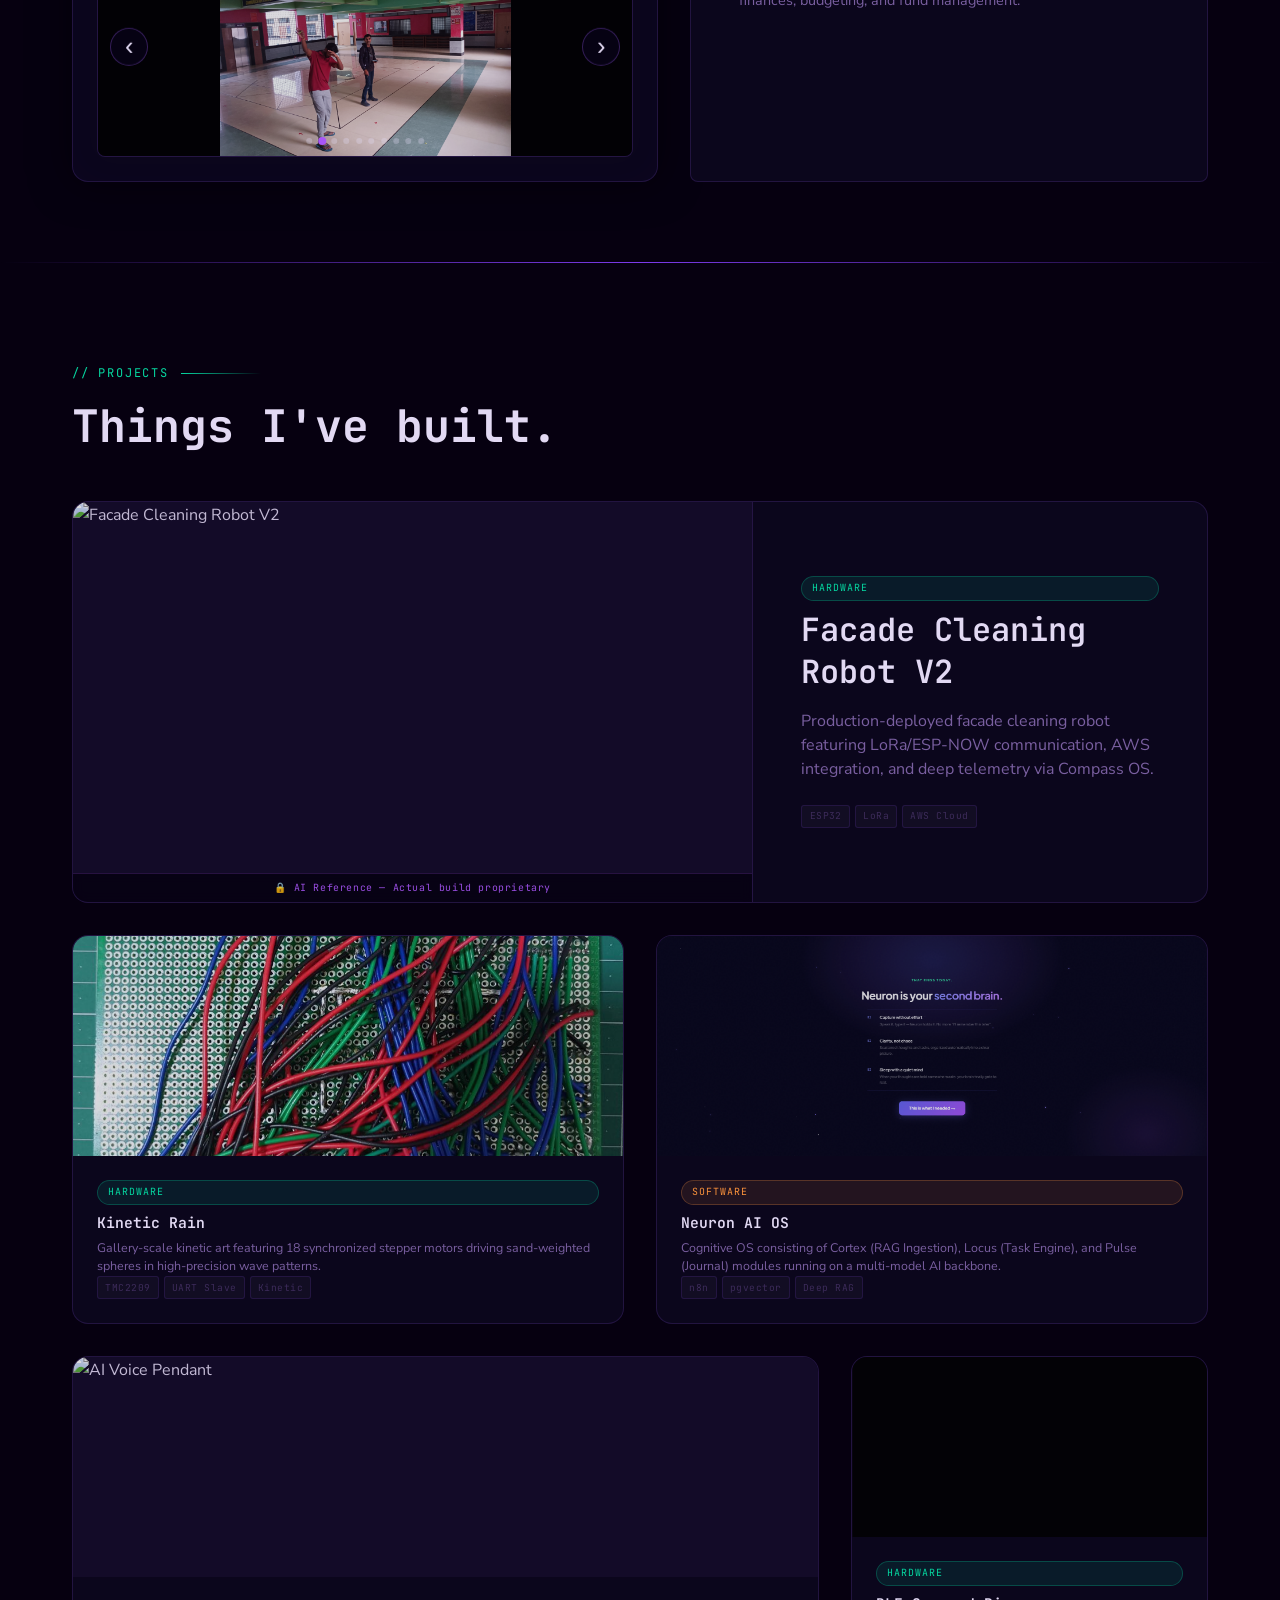
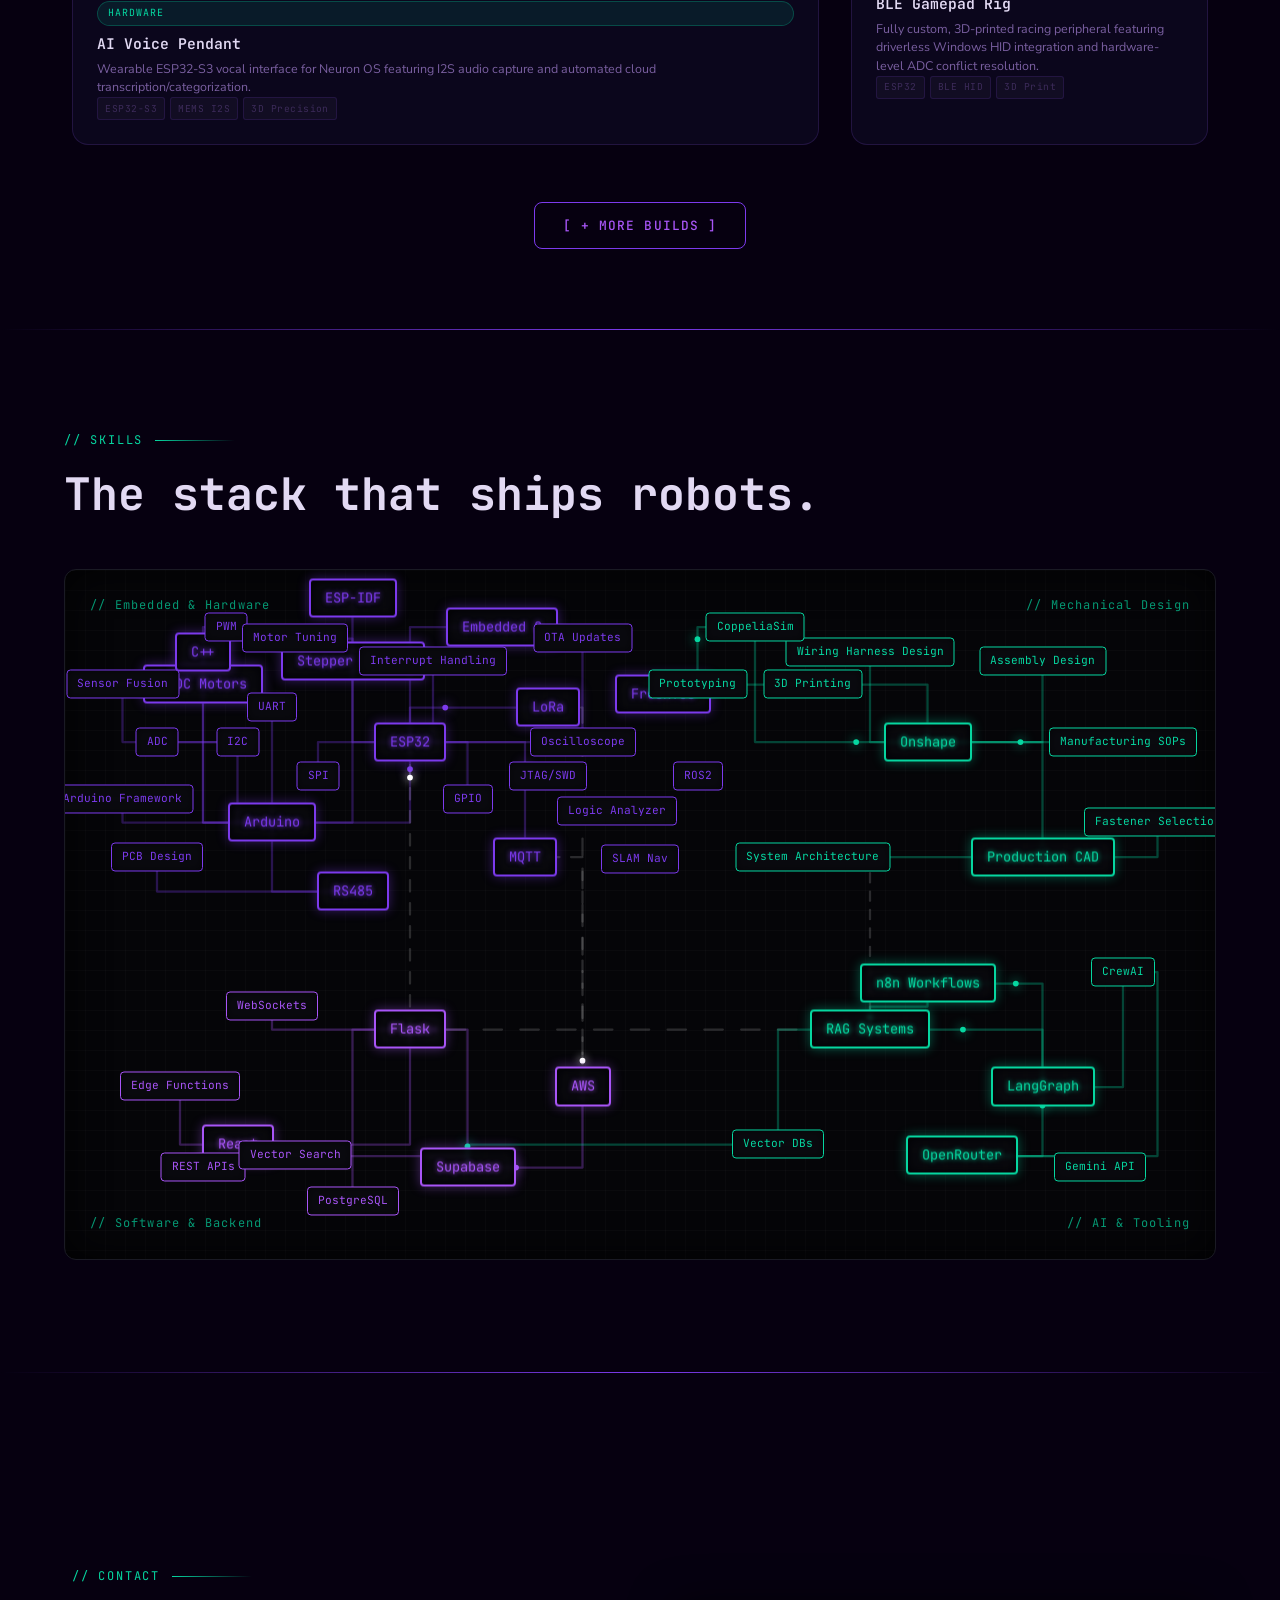
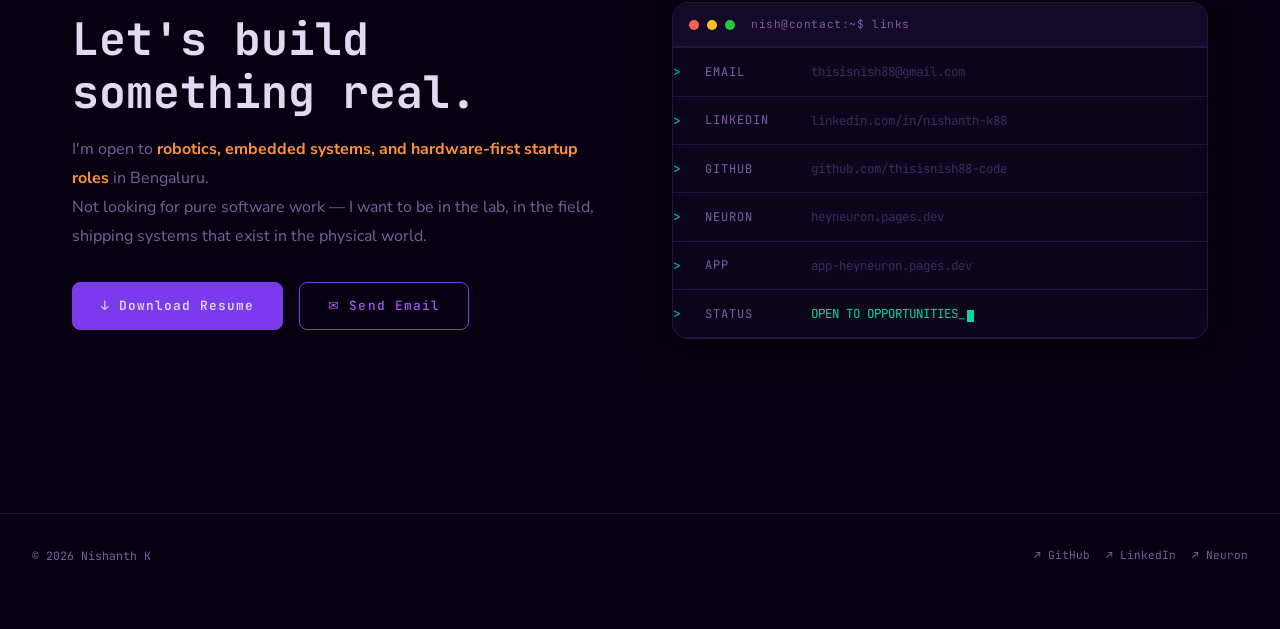
==== commit 688700d4: "v5: FreeRTOS/ROS2/SLAM to skills; updated duct robot bullet with SLAM+FreeRTOS; 30+ suppliers in Fub" ====
--- a/index.html
+++ b/index.html
@@ -206,9 +206,9 @@
           </div>
           <ul class="timeline-bullets">
             <li>Sole technical person for first year — full ownership: mechanical design, electronics, firmware, IoT backend, and team management</li>
-            <li>Built Facade Cleaning Robot V1 &amp; V2 (tested on 20m building) and Industrial Duct Cleaning Robot (multiple units deployed commercially)</li>
+            <li>Built Facade Cleaning Robot V1 &amp; V2 (tested on 20m building); independently developed industrial duct cleaning robot — camera-guided, cable-tethered, RS485 + RJ45 camera integration; implemented basic SLAM-based navigation and path planning using FreeRTOS on ESP32 for autonomous movement inside ducts; multiple units deployed</li>
             <li>Engineered LoRa-to-WiFi bridge to solve 3-phase motor interference — 15 days before deployment</li>
-            <li>Led team of 4–5 interns &amp; 2 employees; built Compass, an internal R&amp;D OS with RAG AI assistant (React, Supabase, pgvector, Gemini 2.5 Flash)</li>
+            <li>Managed component sourcing from 30+ suppliers; led team of 4–5 interns &amp; 2 employees; built Compass, an internal R&amp;D OS with RAG AI assistant (React, Supabase, pgvector, Gemini 2.5 Flash)</li>
           </ul>
         </div>
 
@@ -613,6 +613,9 @@
             <div class="pcb-node node-hw" data-id="oscilloscope" data-cat="Embedded &amp; Hardware" style="left: 45%; top: 25%">Oscilloscope</div>
             <div class="pcb-node node-hw" data-id="logic_analyzer" data-cat="Embedded &amp; Hardware" style="left: 48%; top: 35%">Logic Analyzer</div>
             <div class="pcb-node node-hw" data-id="jtag_swd" data-cat="Embedded &amp; Hardware" style="left: 42%; top: 30%">JTAG/SWD</div>
+            <div class="pcb-node primary node-hw" data-id="freertos" data-cat="Embedded &amp; Hardware" style="left: 52%; top: 18%">FreeRTOS</div>
+            <div class="pcb-node node-hw" data-id="ros2" data-cat="Embedded &amp; Hardware" style="left: 55%; top: 30%">ROS2</div>
+            <div class="pcb-node node-hw" data-id="slam" data-cat="Embedded &amp; Hardware" style="left: 50%; top: 42%">SLAM Nav</div>
             
             <!-- Mechanical -->
             <div class="pcb-node primary node-mech" data-id="onshape" data-cat="Mechanical Design" style="left: 75%; top: 25%">Onshape</div>
@@ -682,6 +685,9 @@
             <span class="skill-tag-m">Oscilloscope</span>
             <span class="skill-tag-m">Logic Analyzer</span>
             <span class="skill-tag-m">JTAG/SWD</span>
+            <span class="skill-tag-m primary">FreeRTOS</span>
+            <span class="skill-tag-m">ROS2</span>
+            <span class="skill-tag-m">SLAM Navigation</span>
           </div>
         </div>
 
--- a/styles.css
+++ b/styles.css
@@ -44,7 +44,11 @@
   font-family: var(--sans);
   line-height: 1.7;
   overflow-x: hidden;
-  cursor: none;
+  cursor: none; /* Hidden on desktop, restored on mobile below */
+}
+
+body.modal-open {
+  overflow: hidden !important;
 }
 
 ::selection { background: var(--primary-dim); color: var(--glow); }
@@ -1061,8 +1065,13 @@
   pointer-events: none;
   transition: opacity 0.3s ease;
   backdrop-filter: blur(8px);
-}
-.modal-backdrop.open { opacity: 1; pointer-events: all; }
+  overscroll-behavior: contain; /* Prevents scroll chaining to background */
+}
+.modal-backdrop.open { 
+  opacity: 1; 
+  pointer-events: all;
+  touch-action: none; /* Block all touch events from reaching the body */
+}
 
 .modal {
   background: var(--surface2);
@@ -1078,6 +1087,8 @@
   transition: transform 0.4s cubic-bezier(0.16, 1, 0.3, 1);
   display: flex;
   flex-direction: column; /* Mobile default */
+  overscroll-behavior: contain;
+  touch-action: auto; /* Allow touch interaction inside the modal */
 }
 
 @media (min-width: 900px) {
@@ -1110,6 +1121,9 @@
   width: 100%;
   display: flex;
   flex-direction: column;
+  overflow-y: auto; /* Enable scroll on mobile */
+  overscroll-behavior: contain;
+  flex: 1; /* Fill remaining space in modal */
 }
 @media (min-width: 900px) {
   .modal-scrollbox {
@@ -1749,6 +1763,10 @@
   .hamburger       { display: flex; }
   /* Disable 3D tilt on mobile */
   .project-card    { transform: none !important; }
+
+  /* Disable custom cursor on mobile */
+  #cursor-outer, #cursor-dot { display: none !important; }
+  body { cursor: default; }
 }
 
 @media (max-width: 600px) {
--- a/media.css
+++ b/media.css
@@ -11,6 +11,7 @@
   border-radius: 16px 16px 0 0;
   overflow: hidden;
   flex-shrink: 0;
+  overscroll-behavior: contain;
 }
 
 @media (min-width: 900px) {
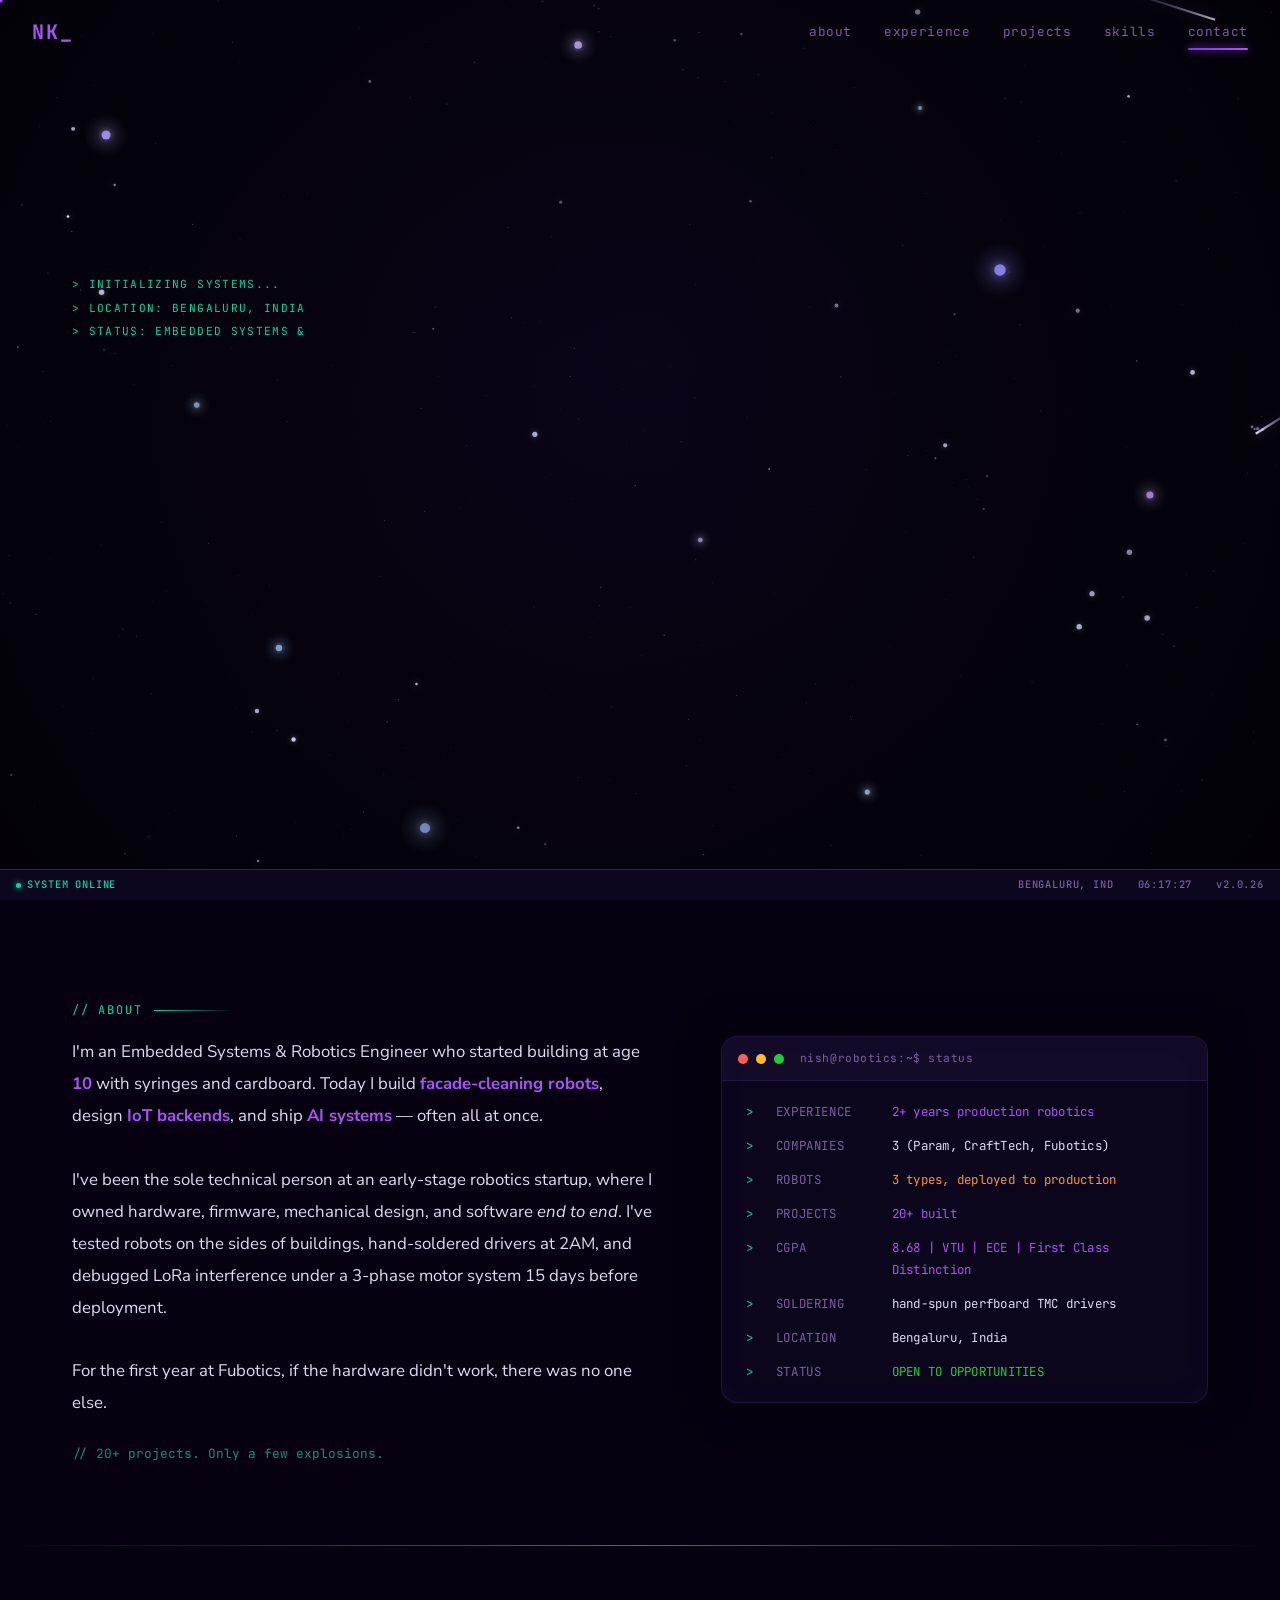
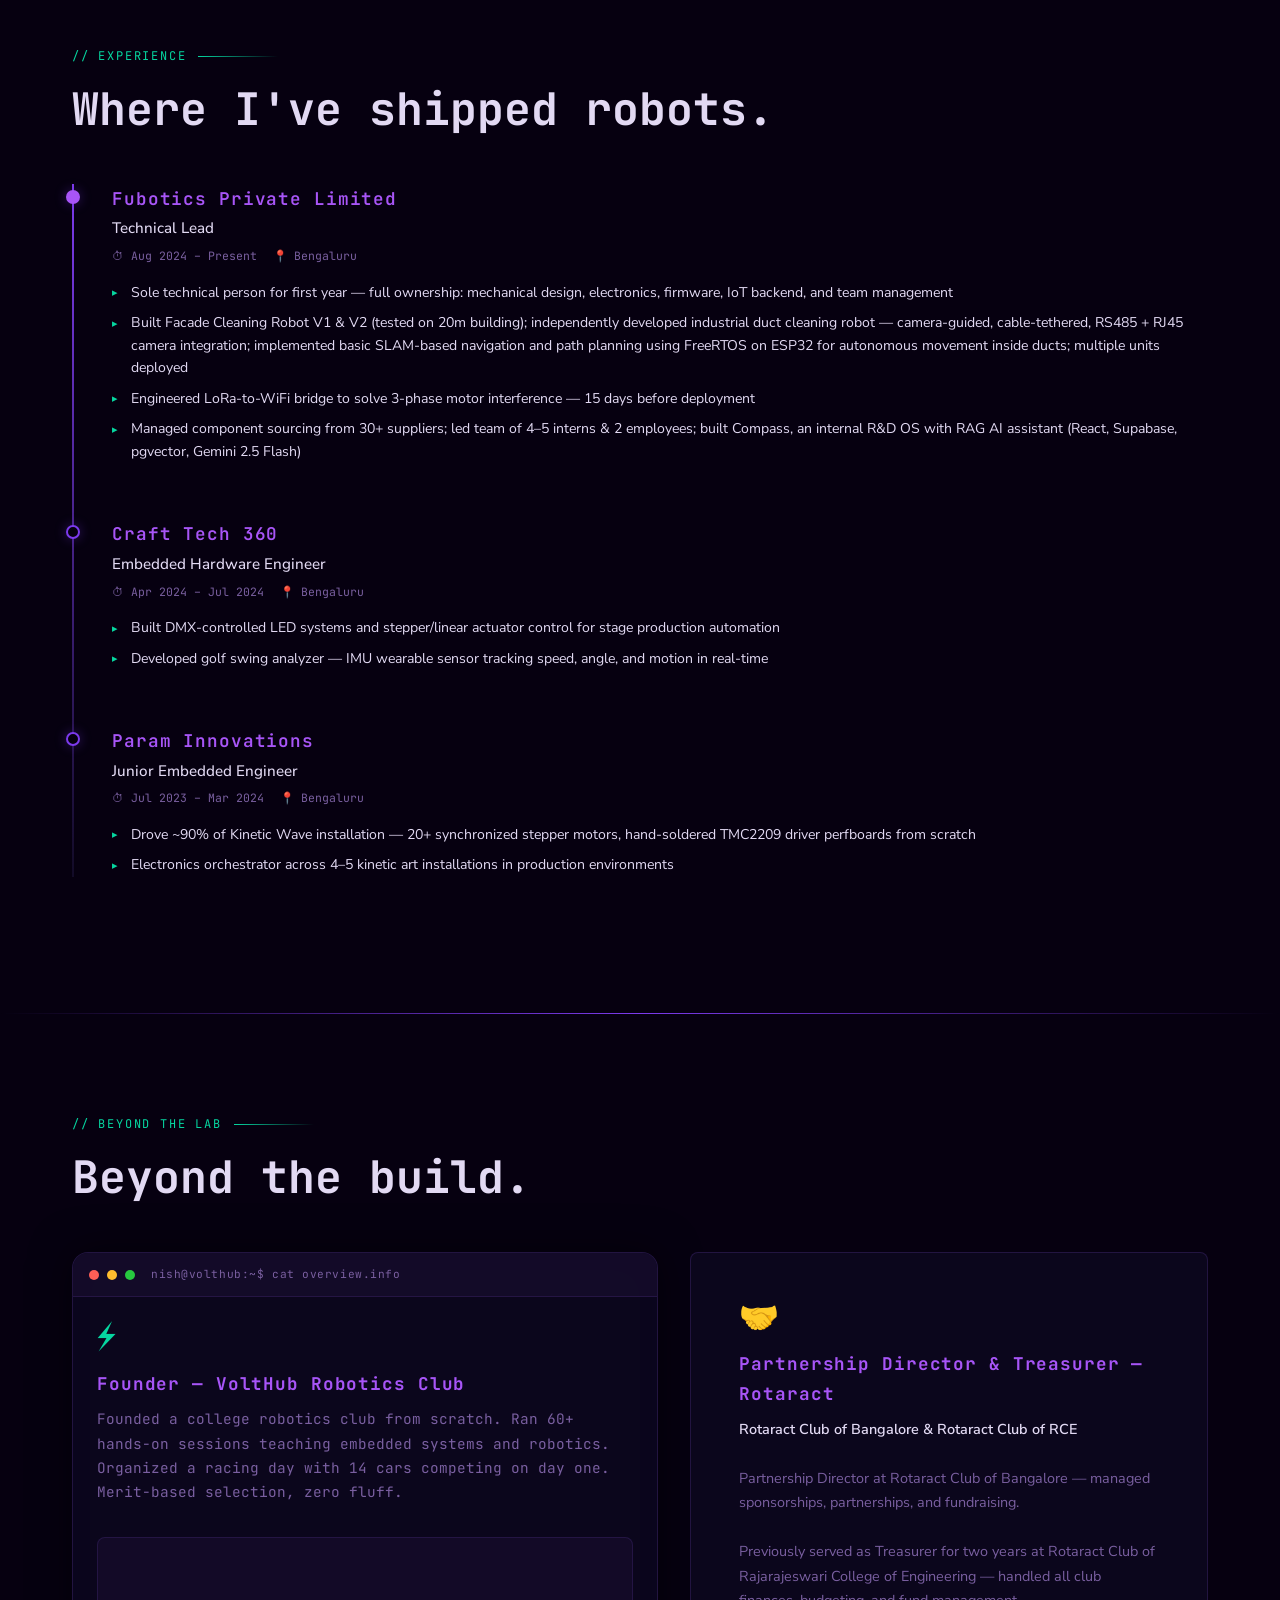
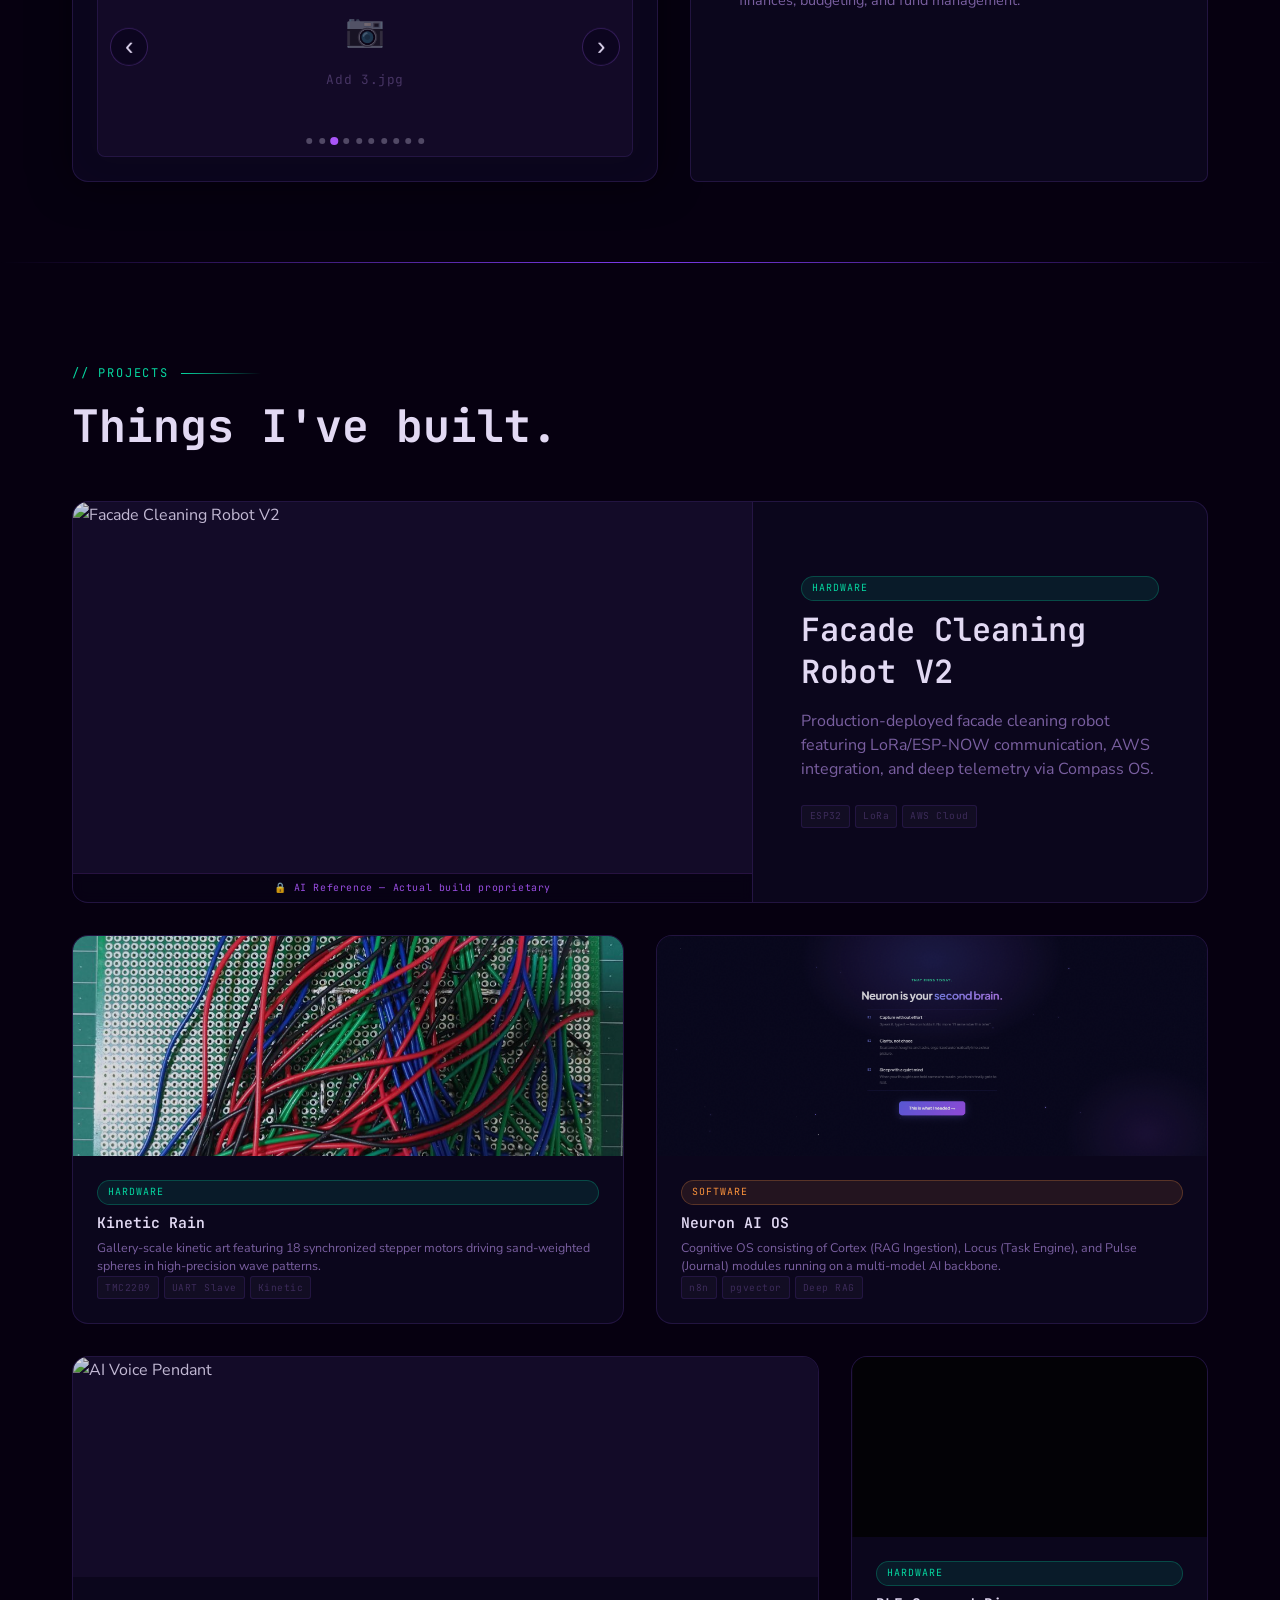
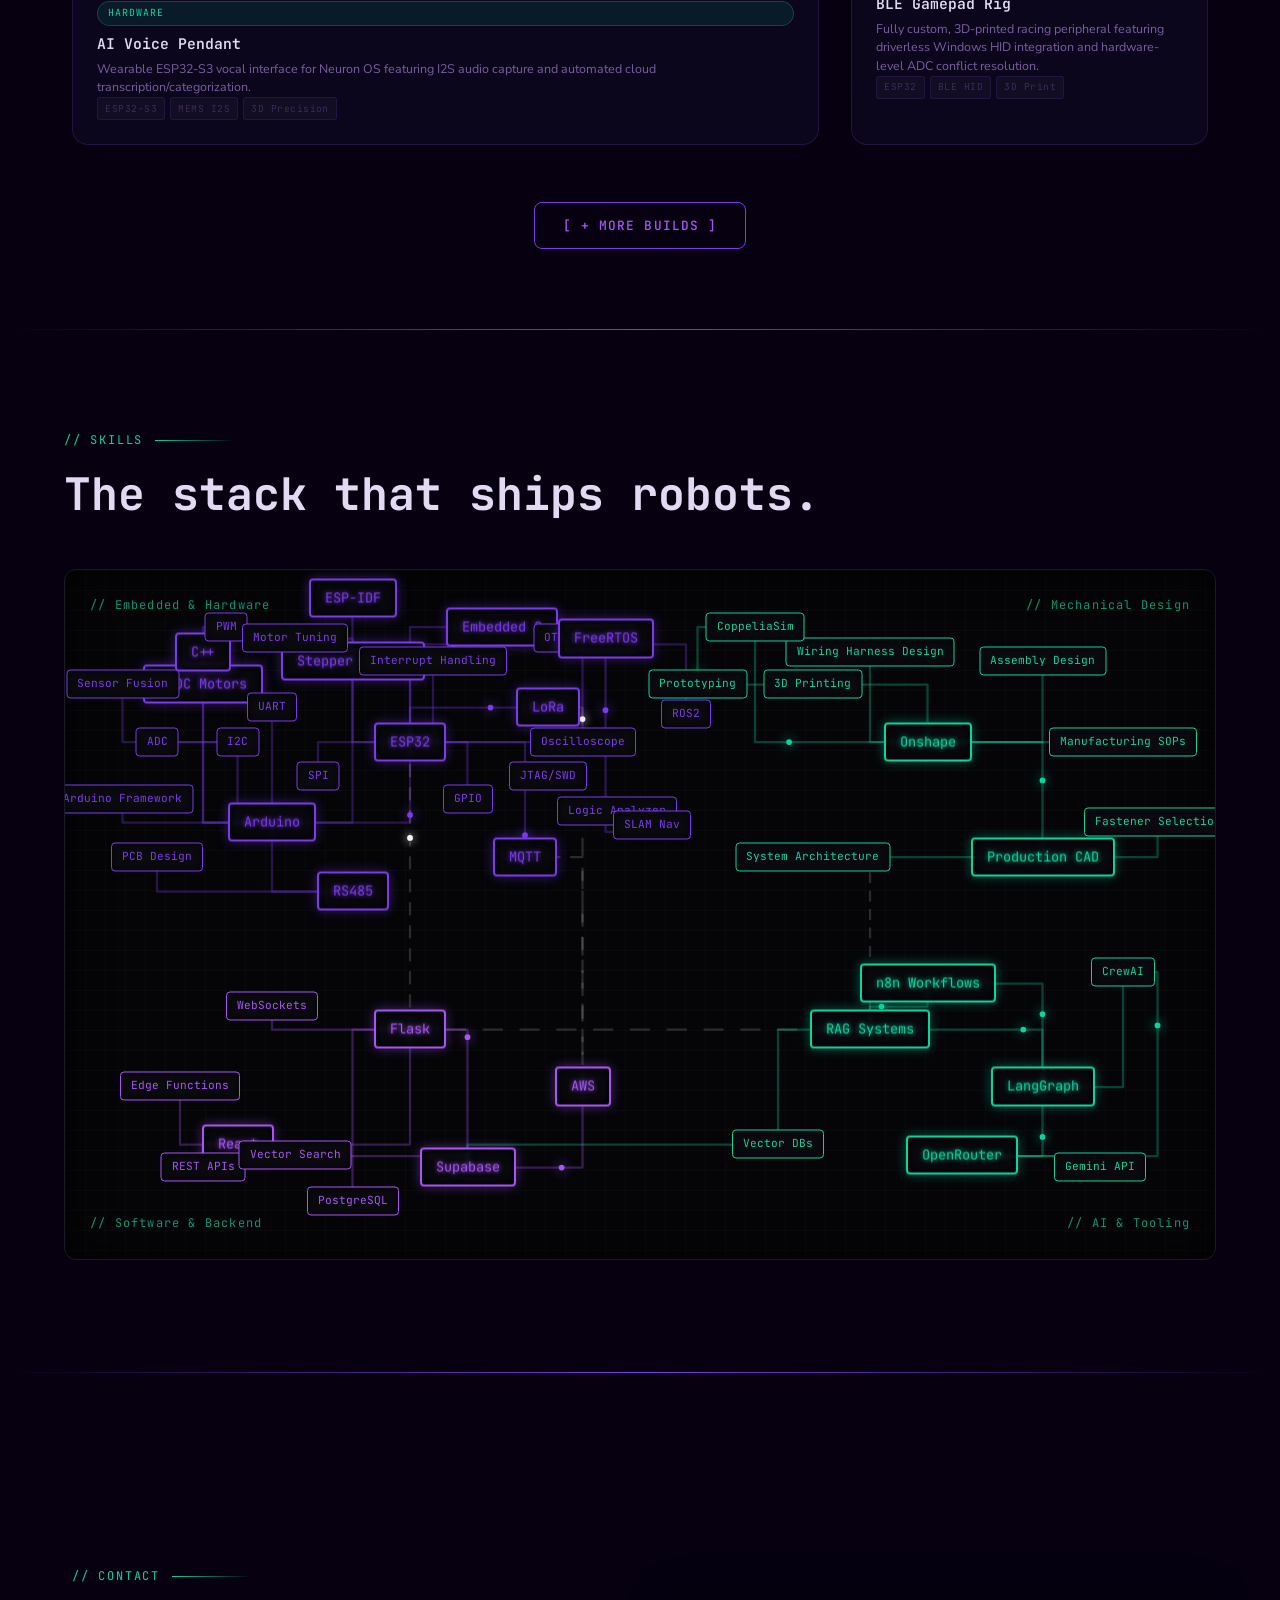
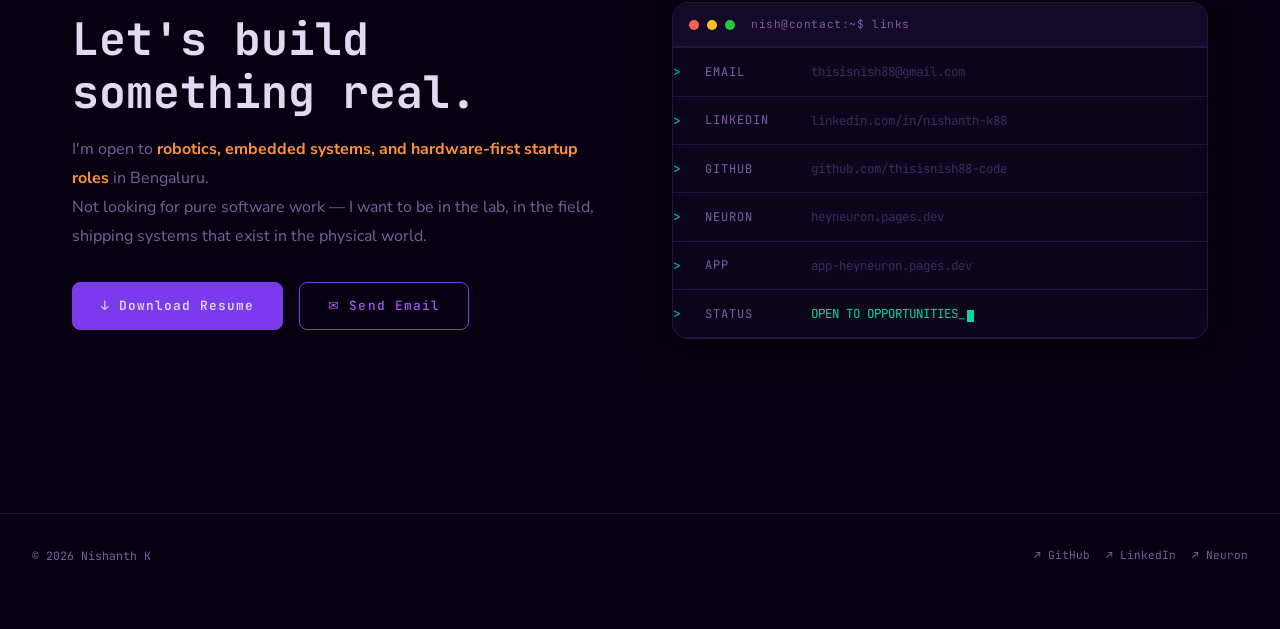
==== commit 8debb1cc: "PCB skills: wire FreeRTOS/ROS2/SLAM with traces+pulses, fix FreeRTOS overlap position" ====
--- a/index.html
+++ b/index.html
@@ -525,6 +525,9 @@
             <path id="t-step-tune" class="pcb-trace trace-hw" data-nodes="stepper motor_tune" pathLength="100" d="M250 80 L250 60 L200 60" />
             <path id="t-bldc-pwm" class="pcb-trace trace-hw" data-nodes="bldc pwm" pathLength="100" d="M120 100 L120 50 L140 50" />
             <path id="t-ard-cpp" class="pcb-trace trace-hw" data-nodes="arduino cpp" pathLength="100" d="M180 220 L120 220 L120 72" />
+            <path id="t-esp-freertos" class="pcb-trace trace-hw" data-nodes="esp32 freertos" pathLength="100" d="M300 150 L300 65 L470 65" />
+            <path id="t-freertos-ros2" class="pcb-trace trace-hw" data-nodes="freertos ros2" pathLength="100" d="M470 65 L540 65 L540 132" />
+            <path id="t-freertos-slam" class="pcb-trace trace-hw" data-nodes="freertos slam" pathLength="100" d="M470 65 L470 228 L510 228" />
             
             <!-- Cross Quad Lines -->
             <path id="t-esp-flask" class="pcb-trace trace-cross" data-nodes="esp32 flask" pathLength="100" d="M300 150 L300 400" />
@@ -583,6 +586,9 @@
             <circle r="2.5" class="pulse-dot pulse-ai"><animateMotion dur="4s" repeatCount="indefinite"><mpath href="#t-n8n-lang"/></animateMotion></circle>
             <circle r="2.5" class="pulse-dot pulse-ai"><animateMotion dur="6s" repeatCount="indefinite"><mpath href="#t-vec-supa"/></animateMotion></circle>
             <circle r="2.5" class="pulse-dot pulse-ai"><animateMotion dur="5.5s" repeatCount="indefinite"><mpath href="#t-crew-or"/></animateMotion></circle>
+            <circle r="2.5" class="pulse-dot pulse-hw"><animateMotion dur="4.5s" repeatCount="indefinite"><mpath href="#t-esp-freertos"/></animateMotion></circle>
+            <circle r="2.5" class="pulse-dot pulse-hw"><animateMotion dur="3.8s" repeatCount="indefinite"><mpath href="#t-freertos-ros2"/></animateMotion></circle>
+            <circle r="2.5" class="pulse-dot pulse-hw"><animateMotion dur="5.2s" repeatCount="indefinite"><mpath href="#t-freertos-slam"/></animateMotion></circle>
           </svg>
 
           <div class="pcb-nodes">
@@ -613,9 +619,9 @@
             <div class="pcb-node node-hw" data-id="oscilloscope" data-cat="Embedded &amp; Hardware" style="left: 45%; top: 25%">Oscilloscope</div>
             <div class="pcb-node node-hw" data-id="logic_analyzer" data-cat="Embedded &amp; Hardware" style="left: 48%; top: 35%">Logic Analyzer</div>
             <div class="pcb-node node-hw" data-id="jtag_swd" data-cat="Embedded &amp; Hardware" style="left: 42%; top: 30%">JTAG/SWD</div>
-            <div class="pcb-node primary node-hw" data-id="freertos" data-cat="Embedded &amp; Hardware" style="left: 52%; top: 18%">FreeRTOS</div>
-            <div class="pcb-node node-hw" data-id="ros2" data-cat="Embedded &amp; Hardware" style="left: 55%; top: 30%">ROS2</div>
-            <div class="pcb-node node-hw" data-id="slam" data-cat="Embedded &amp; Hardware" style="left: 50%; top: 42%">SLAM Nav</div>
+            <div class="pcb-node primary node-hw" data-id="freertos" data-cat="Embedded &amp; Hardware" style="left: 47%; top: 10%">FreeRTOS</div>
+            <div class="pcb-node node-hw" data-id="ros2" data-cat="Embedded &amp; Hardware" style="left: 54%; top: 21%">ROS2</div>
+            <div class="pcb-node node-hw" data-id="slam" data-cat="Embedded &amp; Hardware" style="left: 51%; top: 37%">SLAM Nav</div>
             
             <!-- Mechanical -->
             <div class="pcb-node primary node-mech" data-id="onshape" data-cat="Mechanical Design" style="left: 75%; top: 25%">Onshape</div>
